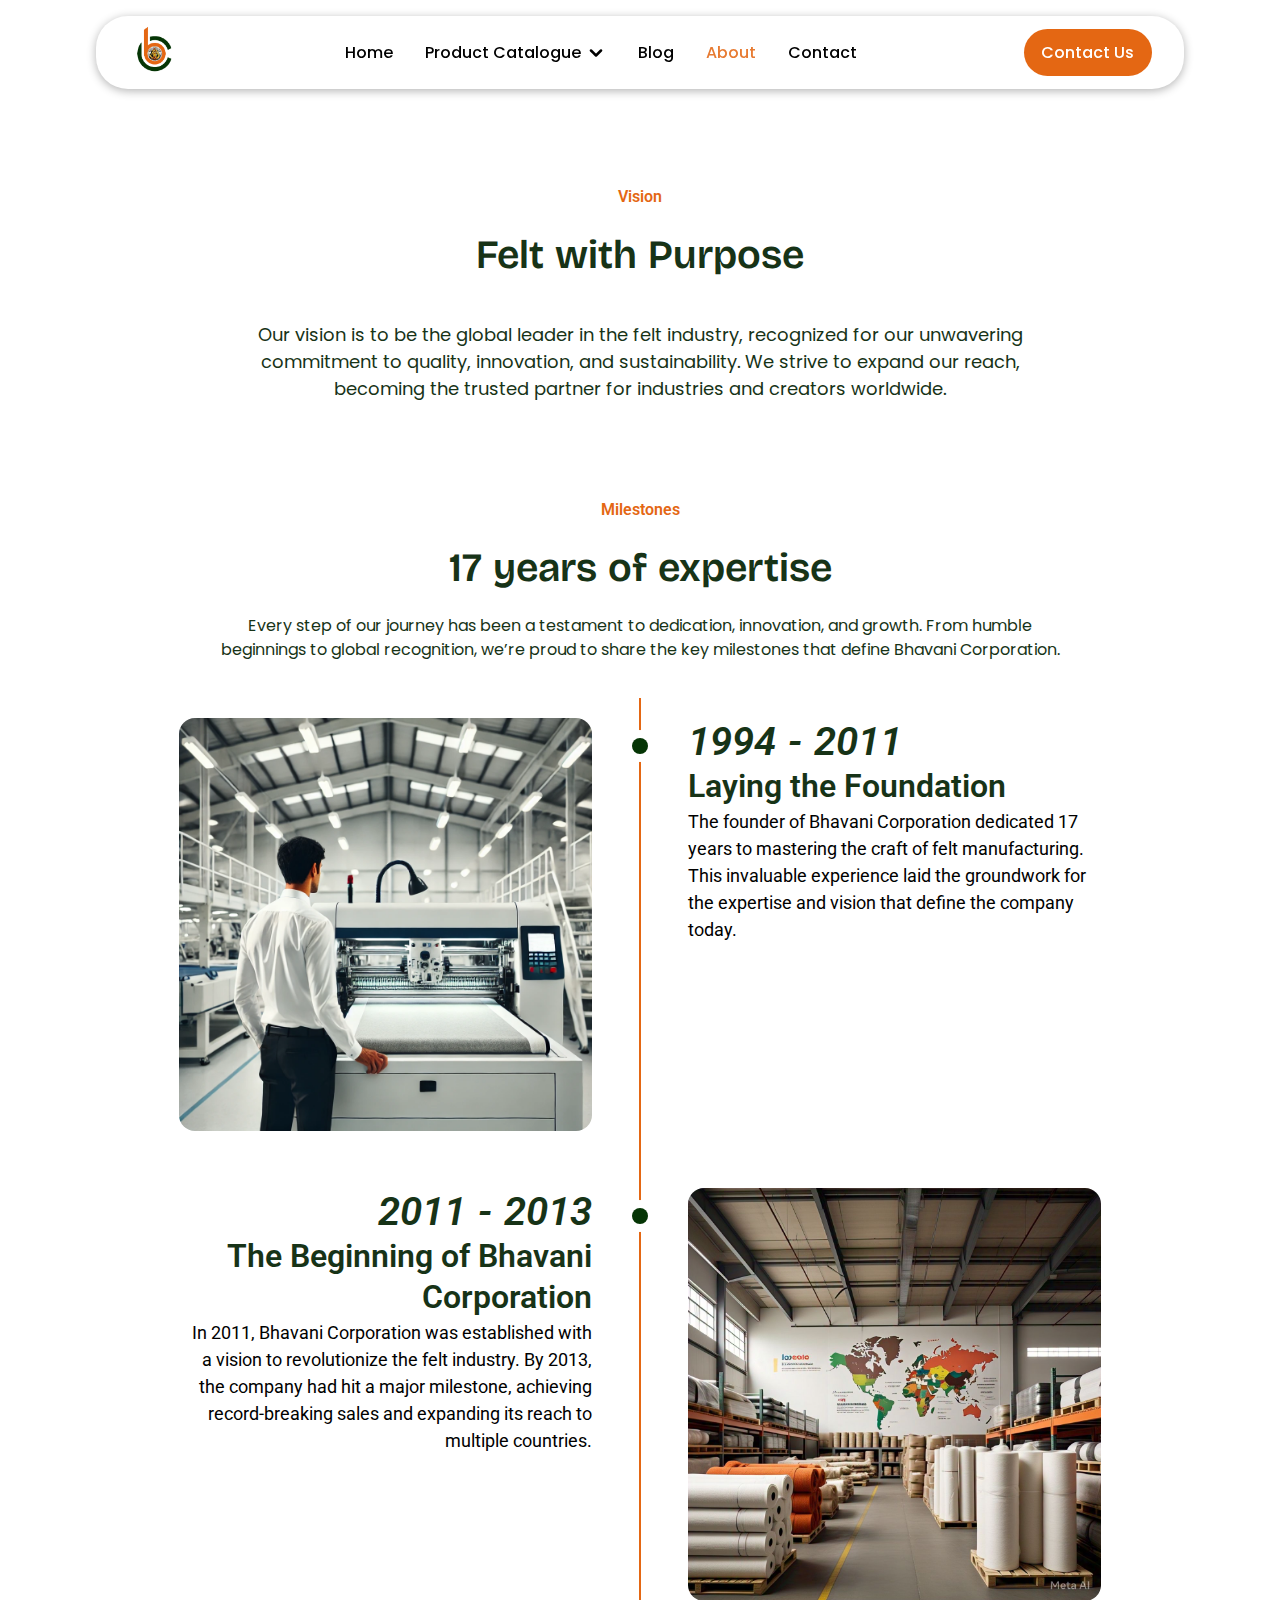
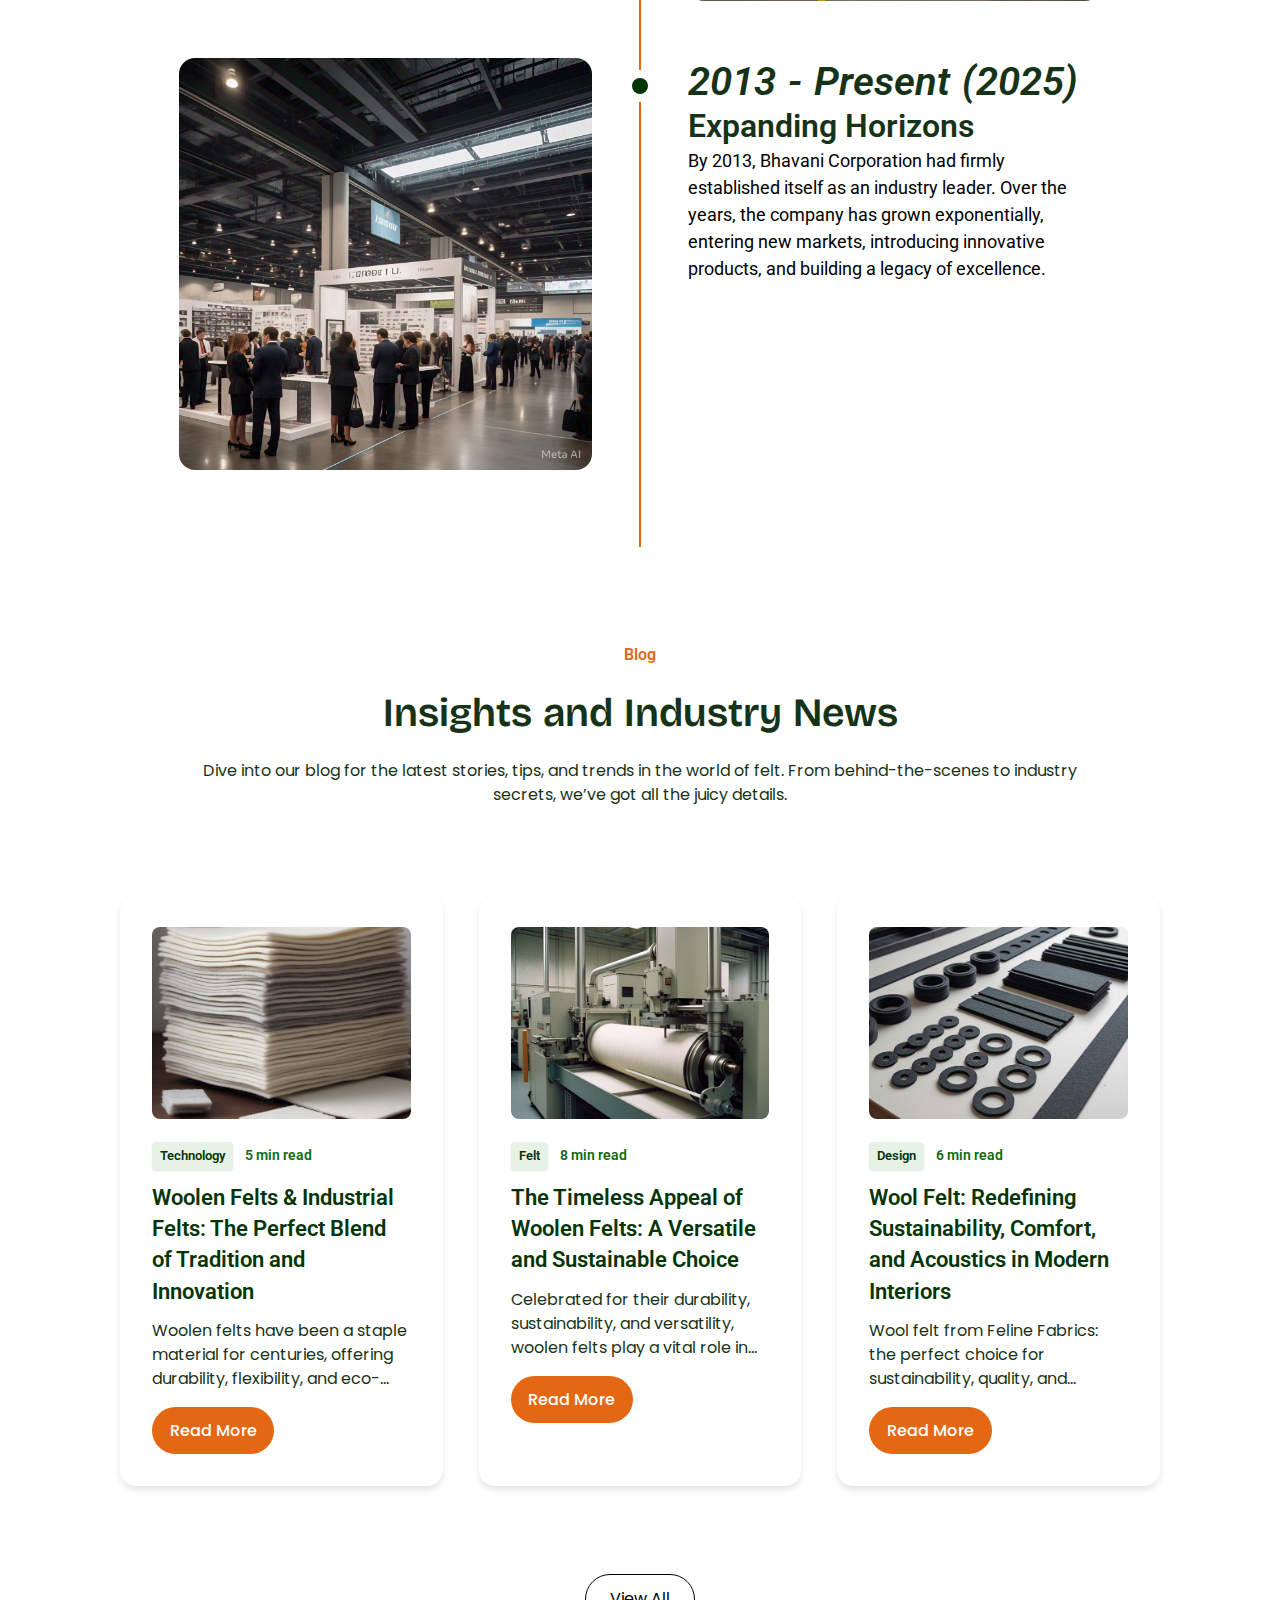
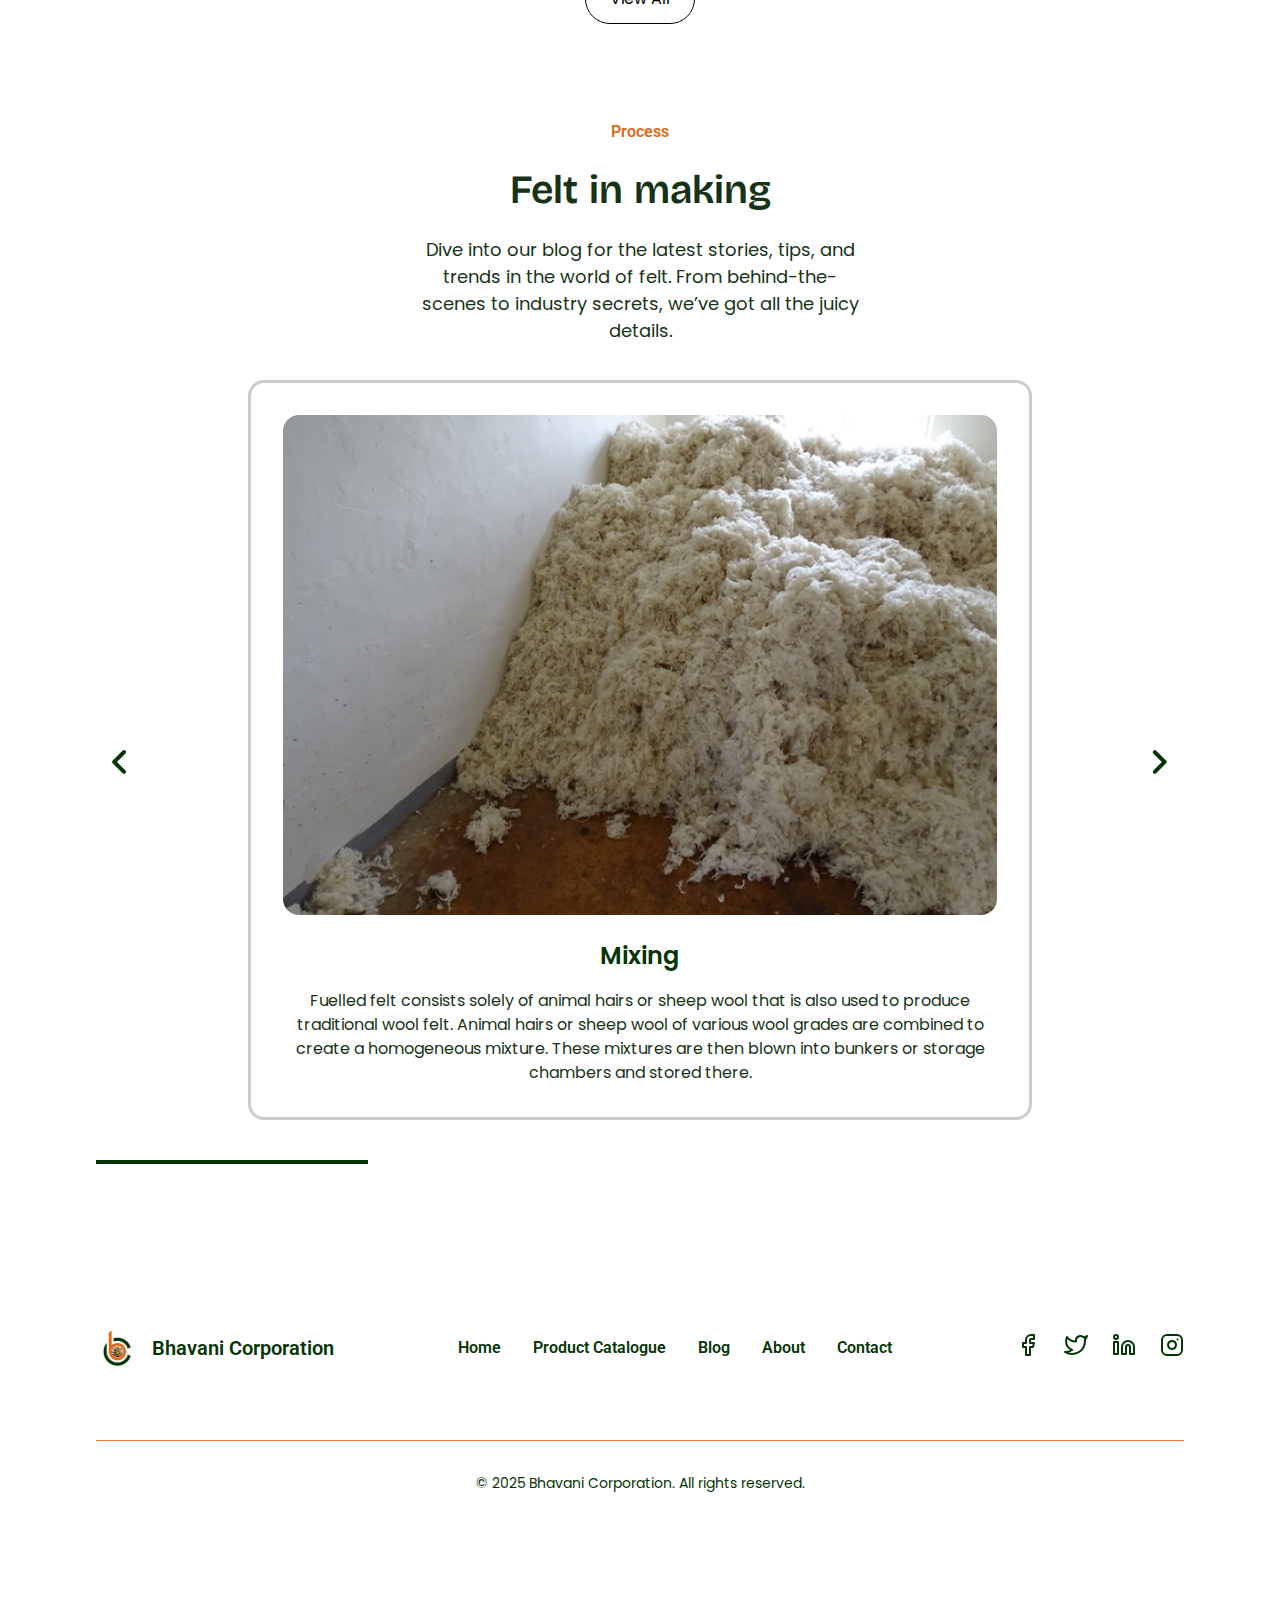
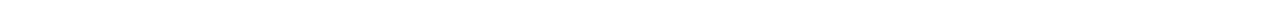
==== About.html @ 34a97a1a "Complete Working Website Code Added" ====
<!DOCTYPE html>
<html lang="en">
    <head>
        <meta charset="UTF-8" />
        <meta name="viewport" content="width=device-width, initial-scale=1.0" />
        <link rel="stylesheet" href="./style.css" />
        <link
            rel="icon"
            type="image/x-icon"
            href="/assets/Bhavani Corporation.svg"
        />
        <title>Bhavani Corporation</title>
    </head>
    <body>
        <div class="container">
            <!----------
            ┳┓┏┓┓┏┳┓┏┓┳┓
            ┃┃┣┫┃┃┣┫┣┫┣┫
            ┛┗┛┗┗┛┻┛┛┗┛┗
            ----------->
            <nav class="navbar">
                <div class="logo">
                    <a href="./HomePage.html">
                        <img src="/assets/Bhavani Corporation.png" alt="Logo" />
                    </a>
                </div>

                <div class="nav-items font-primary">
                    <a href="./HomePage.html" class="nav-link">Home</a>
                    <div class="dropdown">
                        <a href="./ProductCatalogue.html" class="nav-link">
                            Product Catalogue
                        </a>
                        <svg
                            width="20"
                            height="20"
                            viewBox="0 0 16 16"
                            fill="none"
                            stroke="currentColor"
                            stroke-width="2"
                            stroke-linecap="round"
                            stroke-linejoin="round"
                            class="dropdown-icon"
                        >
                            <path d="M4 6l4 4 4-4" />
                        </svg>
                        <div
                            class="dropdown-menu"
                            id="productCatalogueDropdownMenu"
                        >
                            <!-- Dynamic links will be added here -->
                        </div>
                    </div>
                    <a href="./Blogs.html" class="nav-link">Blog</a>
                    <a href="#" class="nav-link" aria-current="page">About</a>
                    <a href="./ContactUs.html" class="nav-link">Contact</a>
                    <button
                        onclick="location.href='./ContactUs.html'"
                        class="contact-btn mobile-only"
                    >
                        Contact Us
                    </button>
                </div>

                <button
                    onclick="location.href='./ContactUs.html'"
                    class="contact-btn desktop-only"
                >
                    Contact Us
                </button>
                <button class="mobile-menu-btn">
                    <span></span>
                    <span></span>
                    <span></span>
                </button>
            </nav>

            <!-------- 
            ┓┏┳┏┓┳┏┓┳┓
            ┃┃┃┗┓┃┃┃┃┃
            ┗┛┻┗┛┻┗┛┛┗
            --------->
            <section class="vision">
                <div class="categories-header">
                    <p>Vision</p>
                    <h2>Felt with Purpose</h2>
                </div>
                <div class="vision-p">
                    <p class="categories-text font-primary">
                        Our vision is to be the global leader in the felt
                        industry, recognized for our unwavering commitment to
                        quality, innovation, and sustainability. We strive to
                        expand our reach, becoming the trusted partner for
                        industries and creators worldwide.
                    </p>
                </div>
            </section>

            <!--------------
            ┏┳┓┳┳┳┓┏┓┓ ┳┳┓┏┓
             ┃ ┃┃┃┃┣ ┃ ┃┃┃┣ 
             ┻ ┻┛ ┗┗┛┗┛┻┛┗┗┛
             -------------->
            <section class="time-line">
                <div class="categories-header">
                    <p>Milestones</p>
                    <h2>17 years of expertise</h2>
                    <p class="categories-text font-primary">
                        Every step of our journey has been a testament to
                        dedication, innovation, and growth. From humble
                        beginnings to global recognition, we’re proud to share
                        the key milestones that define Bhavani Corporation.
                    </p>
                </div>
                <div class="timeline">
                    <!-- Timeline Item 1 -->
                    <div class="timeline-item right">
                        <div class="timeline-row">
                            <div class="timeline-text">
                                <h2 class="timeline-heading-1">1994 - 2011</h2>
                                <h3 class="timeline-heading-2">
                                    Laying the Foundation
                                </h3>
                                <p>
                                    The founder of Bhavani Corporation dedicated
                                    17 years to mastering the craft of felt
                                    manufacturing. This invaluable experience
                                    laid the groundwork for the expertise and
                                    vision that define the company today.
                                </p>
                            </div>
                            <div class="timeline-img">
                                <img
                                    src="/assets/timeline/1 Pic.png"
                                    alt="Event Image"
                                />
                            </div>
                        </div>
                    </div>
                    <!-- Timeline Item 2 -->
                    <div class="timeline-item left">
                        <div class="timeline-row">
                            <div class="timeline-text">
                                <h2 class="timeline-heading-1">2011 - 2013</h2>
                                <h3 class="timeline-heading-2">
                                    The Beginning of Bhavani Corporation
                                </h3>
                                <p>
                                    In 2011, Bhavani Corporation was established
                                    with a vision to revolutionize the felt
                                    industry. By 2013, the company had hit a
                                    major milestone, achieving record-breaking
                                    sales and expanding its reach to multiple
                                    countries.
                                </p>
                            </div>
                            <div class="timeline-img">
                                <img
                                    src="/assets/timeline/2 Pic.jpg"
                                    alt="Event Image"
                                />
                            </div>
                        </div>
                    </div>
                    <!-- Timeline Item 3 -->
                    <div class="timeline-item right">
                        <div class="timeline-row">
                            <div class="timeline-text">
                                <h2 class="timeline-heading-1">
                                    2013 - Present (2025)
                                </h2>
                                <h3 class="timeline-heading-2">
                                    Expanding Horizons
                                </h3>
                                <p>
                                    By 2013, Bhavani Corporation had firmly
                                    established itself as an industry leader.
                                    Over the years, the company has grown
                                    exponentially, entering new markets,
                                    introducing innovative products, and
                                    building a legacy of excellence.
                                </p>
                            </div>
                            <div class="timeline-img">
                                <img
                                    src="/assets/timeline/3 Pic.jpg"
                                    alt="Event Image"
                                />
                            </div>
                        </div>
                    </div>
                </div>
            </section>

            <!----------------- 
            ┳┓┓ ┏┓┏┓ ┏┓┏┓┳┓┳┓┏┓
            ┣┫┃ ┃┃┃┓ ┃ ┣┫┣┫┃┃┗┓
            ┻┛┗┛┗┛┗┛ ┗┛┛┗┛┗┻┛┗┛
            ------------------>
            <section class="blogs-cat">
                <div class="categories-header">
                    <p>Blog</p>
                    <h2>Insights and Industry News</h2>
                    <p class="categories-text font-primary">
                        Dive into our blog for the latest stories, tips, and
                        trends in the world of felt. From behind-the-scenes to
                        industry secrets, we’ve got all the juicy details.
                    </p>
                </div>
                <!-- Blog Cards -->
                <div
                    id="blog-cards-container"
                    class="blog-card-container"
                ></div>
                <button
                    onclick="location.href='./Blogs.html'"
                    class="view-all-btn"
                >
                    View All
                </button>
            </section>

            <!-------------- 
            ┏┓┏┓┳┓┏┓┳┳┏┓┏┓┓ 
            ┃ ┣┫┣┫┃┃┃┃┗┓┣ ┃ 
            ┗┛┛┗┛┗┗┛┗┛┗┛┗┛┗┛
            --------------->
            <section class="carousel">
                <div class="categories-header">
                    <p>Process</p>
                    <h2>Felt in making</h2>
                    <p class="carousel-text font-primary">
                        Dive into our blog for the latest stories, tips, and
                        trends in the world of felt. From behind-the-scenes to
                        industry secrets, we’ve got all the juicy details.
                    </p>
                </div>
                <div class="carousel-container">
                    <button class="carousel-btn prev-btn">
                        <svg
                            xmlns="http://www.w3.org/2000/svg"
                            height="48px"
                            viewBox="0 -960 960 960"
                            width="48px"
                            fill="#053505"
                        >
                            <path
                                d="m419.57-481 170.21 170.22q11.83 11.82 11.33 27.78t-12.33 27.78q-11.82 11.83-28.28 11.83t-28.28-11.83L334.78-452.65q-6.13-6.13-9.26-13.39-3.13-7.26-3.13-14.96 0-7.7 3.13-14.96 3.13-7.26 9.26-13.39l198.44-198.43q11.82-11.83 28.28-11.83t28.28 11.83q11.83 11.82 11.83 28.28t-11.83 28.28L419.57-481Z"
                            />
                        </svg>
                    </button>

                    <div class="carousel-track">
                        <div class="carousel-track-inner"></div>
                    </div>

                    <button class="carousel-btn next-btn">
                        <svg
                            xmlns="http://www.w3.org/2000/svg"
                            height="48px"
                            viewBox="0 -960 960 960"
                            width="48px"
                            fill="#053505"
                        >
                            <path
                                d="M516.43-481 346.22-651.22q-11.83-11.82-11.33-27.78t12.33-27.78q11.82-11.83 28.28-11.83t28.28 11.83l197.44 197.43q6.13 6.13 9.26 13.39 3.13 7.26 3.13 14.96 0 7.7-3.13 14.96-3.13 7.26-9.26 13.39L402.78-254.22q-11.82 11.83-27.78 11.33t-27.78-12.33q-11.83-11.82-11.83-28.28t11.83-28.28L516.43-481Z"
                            />
                        </svg>
                    </button>
                </div>
            </section>

            <!-----------
            ┏┓┏┓┏┓┏┳┓┏┓┳┓
            ┣ ┃┃┃┃ ┃ ┣ ┣┫
            ┻ ┗┛┗┛ ┻ ┗┛┛┗ 
            ------------>
            <footer class="footer">
                <div class="footer-content">
                    <div class="footer-brand">
                        <img
                            src="/assets/Bhavani Corporation.png"
                            alt="Logo"
                            class="footer-logo"
                        />
                        <span class="brand-name">Bhavani Corporation</span>
                    </div>

                    <div class="footer-links">
                        <a href="./HomePage.html" class="footer-link">Home</a>
                        <a href="./ProductCatalogue.html" class="footer-link"
                            >Product Catalogue</a
                        >
                        <a href="./Blogs.html" class="footer-link">Blog</a>
                        <a href="#" class="footer-link">About</a>
                        <a href="./ContactUs.html" class="footer-link"
                            >Contact</a
                        >
                    </div>

                    <div class="footer-social">
                        <a href="#" class="social-link">
                            <svg
                                width="24"
                                height="24"
                                viewBox="0 0 24 24"
                                fill="none"
                                stroke="currentColor"
                                stroke-width="2"
                                stroke-linecap="round"
                                stroke-linejoin="round"
                            >
                                <path
                                    d="M18 2h-3a5 5 0 0 0-5 5v3H7v4h3v8h4v-8h3l1-4h-4V7a1 1 0 0 1 1-1h3z"
                                ></path>
                            </svg>
                        </a>
                        <a href="#" class="social-link">
                            <svg
                                width="24"
                                height="24"
                                viewBox="0 0 24 24"
                                fill="none"
                                stroke="currentColor"
                                stroke-width="2"
                                stroke-linecap="round"
                                stroke-linejoin="round"
                            >
                                <path
                                    d="M23 3a10.9 10.9 0 0 1-3.14 1.53 4.48 4.48 0 0 0-7.86 3v1A10.66 10.66 0 0 1 3 4s-4 9 5 13a11.64 11.64 0 0 1-7 2c9 5 20 0 20-11.5a4.5 4.5 0 0 0-.08-.83A7.72 7.72 0 0 0 23 3z"
                                ></path>
                            </svg>
                        </a>
                        <a href="#" class="social-link">
                            <svg
                                width="24"
                                height="24"
                                viewBox="0 0 24 24"
                                fill="none"
                                stroke="currentColor"
                                stroke-width="2"
                                stroke-linecap="round"
                                stroke-linejoin="round"
                            >
                                <path
                                    d="M16 8a6 6 0 0 1 6 6v7h-4v-7a2 2 0 0 0-2-2 2 2 0 0 0-2 2v7h-4v-7a6 6 0 0 1 6-6z"
                                ></path>
                                <rect x="2" y="9" width="4" height="12"></rect>
                                <circle cx="4" cy="4" r="2"></circle>
                            </svg>
                        </a>
                        <a href="#" class="social-link">
                            <svg
                                width="24"
                                height="24"
                                viewBox="0 0 24 24"
                                fill="none"
                                stroke="currentColor"
                                stroke-width="2"
                                stroke-linecap="round"
                                stroke-linejoin="round"
                            >
                                <rect
                                    x="2"
                                    y="2"
                                    width="20"
                                    height="20"
                                    rx="5"
                                    ry="5"
                                ></rect>
                                <path
                                    d="M16 11.37A4 4 0 1 1 12.63 8 4 4 0 0 1 16 11.37z"
                                ></path>
                                <line
                                    x1="17.5"
                                    y1="6.5"
                                    x2="17.51"
                                    y2="6.5"
                                ></line>
                            </svg>
                        </a>
                    </div>
                </div>

                <div class="footer-bottom">
                    <div class="copyright">
                        © 2025 Bhavani Corporation. All rights reserved.
                    </div>
                </div>
            </footer>
        </div>

        <script type="module" src="/main.js"></script>
    </body>
</html>
---- style.css ----
@import url("https://fonts.googleapis.com/css2?family=Bricolage+Grotesque:opsz,wght@12..96,200..800&family=Poppins:ital,wght@0,100;0,200;0,300;0,400;0,500;0,600;0,700;0,800;0,900;1,100;1,200;1,300;1,400;1,500;1,600;1,700;1,800;1,900&family=Roboto:ital,wght@0,100..900;1,100..900&display=swap");

:root {
    font-family: Poppins, Bricolage Grotesque, Roboto;
    color: #000;
    line-height: 1.5;
    color-scheme: light dark;
    font-synthesis: none;
    --primary-font: "Poppins", serif; /* Main font */
    --secondary-font: "Roboto", sans-serif; /* Secondary font */
    --accent-font: "Bricolage Grotesque", monospace; /* Accent font */

    --background-color: #ffffff; /* Background color */

    --primary-color: #000; /* Main color */
    --brand-green: #053505; /* Brand color */
    --accent-color: #173317; /* Accent color */
    --stats-font-green: #106a10; /* Accent color */
    --tag-line: #e46713; /* Tag line color */
    --tag-hover: #e46713de; /* Tag hover color */
    scroll-behavior: smooth;
}

/*=====================
┏┓┏┓┳┓┏┳┓ ┏┓┏┳┓┓┏┓ ┏┓┏┓
┣ ┃┃┃┃ ┃  ┗┓ ┃ ┗┫┃ ┣ ┗┓
┻ ┗┛┛┗ ┻  ┗┛ ┻ ┗┛┗┛┗┛┗┛
=====================*/
.font-primary {
    font-family: var(--primary-font);
}

.font-secondary {
    font-family: var(--secondary-font);
}

.font-accent {
    font-family: var(--accent-font);
}

/*====================
┏┓┏┓┳┓┏┳┓ ┏┓┏┓┓ ┏┓┳┓┏┓
┣ ┃┃┃┃ ┃  ┃ ┃┃┃ ┃┃┣┫┗┓
┻ ┗┛┛┗ ┻  ┗┛┗┛┗┛┗┛┛┗┗┛
====================*/
.primary-color {
    color: var(--primary-color); /* Main color #000 */
}
.brand-green {
    color: var(--brand-green); /* Brand color  #053505 */
}
.accent-color {
    color: var(--accent-color); /* Accent color #173317 */
}
.stats-green {
    color: var(--stats-font-green); /* Stats Green #106a10 */
}
.tag-line {
    color: var(--tag-line); /* Tag line color #e46713 */
}
.tag-hover {
    color: var(--tag-hover); /* Tag hover color #e46713de */
}
/*========================= 
┳┓┏┓┏┓┏┓┳┳┓┏┳┓ ┏┓┏┳┓┓┏┓ ┏┓┏┓
┃┃┣ ┣ ┣┫┃┃┃ ┃  ┗┓ ┃ ┗┫┃ ┣ ┗┓
┻┛┗┛┻ ┛┗┗┛┗┛┻  ┗┛ ┻ ┗┛┗┛┗┛┗┛
==========================*/
* {
    margin: 0;
    padding: 0;
    box-sizing: border-box;
}

body {
    min-height: 100vh;
    background-color: var(--background-color);
}

.container {
    max-width: min(
        1440px,
        90dvw
    ); /* Uses 1440px or 90% of viewport width, whichever is smaller */
    margin: 0 auto;
    padding: 0 2rem;
}

h1 {
    color: var(--brand-green);
    font-size: 3.5rem;
    font-family: var(--accent-font);
    font-weight: 600;
    line-height: 1.2;
}

h2 {
    color: var(--accent-color);
    font-family: var(--accent-font);
    font-size: 2.5rem;
    font-weight: 600;
    word-spacing: clamp(-0.5px, 0.3vw - 1.5px, 2px);
}

p {
    font-family: var(--secondary-font);
    font-size: 1.125rem;
    color: var(--primary-color);
    font-style: normal;
    font-weight: 400;
    line-height: 150%; /* 27px */
}

/* =========
┳┓┏┓┓┏┳┓┏┓┳┓
┃┃┣┫┃┃┣┫┣┫┣┫
┛┗┛┗┗┛┻┛┛┗┛┗
========== */
/* Navbar Styling */
.navbar {
    position: sticky;
    top: 1rem;
    display: flex;
    align-items: center;
    justify-content: space-between;
    padding: 0.5rem 2rem;
    background-color: #ffffff;
    box-shadow: 0 2px 10px rgba(0, 0, 0, 0.3);
    border-radius: 32px;
    margin: 1rem 0;
    z-index: 1000;
    transition: all 0.3s ease;
}

/* Logo Styling */
.logo img {
    height: 50px;
    width: auto;
}

/* Navigation Items */
.nav-items {
    display: flex;
    gap: 2rem;
    align-items: center;
}

/* Default Link Styling */
.nav-link {
    text-decoration: none;
    color: var(--primary-color);
    font-weight: 500;
    transition: color 0.3s ease;
}

.nav-link:hover {
    color: var(--tag-hover);
}

.nav-link[aria-current="page"] {
    color: var(--tag-hover);
}

/* Dropdown Wrapper */
.dropdown {
    position: relative;
    display: flex;
    align-items: center;
    gap: 0.3rem;
    cursor: pointer;
}

/* Dropdown Link Styling */
.dropdown a {
    text-decoration: none;
    color: var(--primary-color);
    font-weight: 500;
    transition: color 0.3s ease;
}

/* Dropdown Icon Styling */
.dropdown-icon {
    transition: transform 0.3s ease, stroke 0.3s ease;
    stroke: var(--primary-color);
    cursor: pointer;
}

/* Hover Effect on "Product Catalogue" text and SVG */
.dropdown:hover > a,
.dropdown:hover > .dropdown-icon {
    color: var(--tag-hover);
    stroke: var(--tag-hover);
}

/* When dropdown is open, force active color */
.dropdown.active > a,
.dropdown.active > .dropdown-icon {
    color: var(--tag-hover);
    stroke: var(--tag-hover);
}

/* Active dropdown icon rotation */
.dropdown.active .dropdown-icon {
    transform: rotate(180deg);
}

/* Dropdown Menu Styling */
.dropdown-menu {
    position: absolute;
    top: 100%;
    left: 50%;
    transform: translateX(-50%);
    background-color: #ffffff;
    border-radius: 16px;
    padding: 24px;
    box-shadow: 0 4px 10px rgba(0, 0, 0, 0.3);
    display: none;
    grid-template-columns: repeat(2, 1fr);
    gap: 16px;
    min-width: 360px;
    margin-top: 1rem;
}

/* Active Dropdown Menu */
.dropdown-menu.active {
    display: grid;
}

/* Dropdown Item Styling */
.dropdown-item {
    text-decoration: none;
    color: #333;
    transition: color 0.3s ease;
    white-space: nowrap;
    pointer-events: none;
}

.dropdown-item span {
    pointer-events: auto; /* Allow clicks only on the text */
}

.dropdown-item:hover {
    color: var(--tag-hover);
}
/* ===========================
┏┓┏┓┳┓┏┳┓┏┓┏┓┏┳┓ ┳┓┳┳┏┳┓┏┳┓┏┓┳┓
┃ ┃┃┃┃ ┃ ┣┫┃  ┃  ┣┫┃┃ ┃  ┃ ┃┃┃┃
┗┛┗┛┛┗ ┻ ┛┗┗┛ ┻  ┻┛┗┛ ┻  ┻ ┗┛┛┗
============================ */
.contact-btn,
.product-btn,
.read-more-btn {
    max-width: fit-content;
    height: auto;
    background-color: var(--tag-line);
    color: #ffffff;
    border: none;
    padding: 0.7rem 1.1rem;
    border-radius: 24px;
    cursor: pointer;
    font-size: clamp(0.8rem, 1.3vw, 1rem);
    font-family: var(--primary-font);
    font-weight: 500;
    transition: all 0.3s ease;
    margin: 0 auto; /* Center product button */
}
.contact-btn {
    margin: initial; /* Reset auto margin for contact button */
}

.product-btn,
.read-more-btn {
    margin-top: auto; /* Push button to bottom of flex container */
}

.contact-btn:hover,
.product-btn:hover,
.read-more-btn:hover {
    background-color: #d65600;
}

.view-all-btn {
    max-width: fit-content;
    height: auto;
    background-color: #ffffff;
    color: var(--primary-color);
    border-radius: 36px;
    border-color: #053505;
    border: 1px solid var(--primary-color);
    padding: 0.75rem 1.5rem;
    cursor: pointer;
    font-size: clamp(0.8rem, 1.3vw, 1rem);
    font-family: var(--primary-font);
    font-style: normal;
    font-weight: 400;
    line-height: 150%; /* 24px */
    transition: all 0.3s ease;
    justify-content: center;
    align-items: center;
}

.view-all-btn:hover {
    max-width: fit-content;
    background-color: var(--brand-green);
    color: #ffffff;
    line-height: 150%;
    font-family: var(--primary-font);
    cursor: pointer;
}

.mobile-menu-btn {
    display: none;
    flex-direction: column;
    gap: 6px;
    background: none;
    border: none;
    cursor: pointer;
    padding: 0.5rem;
}

.mobile-menu-btn span {
    display: block;
    width: 25px;
    height: 2px;
    background-color: #333;
    transition: all 0.3s ease;
}

.mobile-only {
    display: none;
}

/* ====================== 
┓┏┏┓┳┓┏┓┏┓ ┏┓┏┓┏┓┏┳┓┳┏┓┳┓
┣┫┣ ┣┫┃┃┗┓ ┗┓┣ ┃  ┃ ┃┃┃┃┃
┛┗┗┛┛┗┗┛┗┛ ┗┛┗┛┗┛ ┻ ┻┗┛┛┗
======================= */
.hero {
    display: flex;
    align-items: center;
    justify-content: space-between;
    gap: 64px;
    margin: 6rem 0;
}

.hero-svg {
    position: absolute;
    top: 20%;
    left: 50%;
    transform: translateX(-50%);
    width: 100%;
    height: auto;
    opacity: 0.7;
    z-index: -1;
}

.hero-content {
    flex: 1;
    display: flex;
    flex-direction: column;
    gap: 32px;
}

.hero-content p {
    font-size: 1.125rem;
    color: var(--brand-green);
    max-width: 500px;
}

.stats {
    display: flex;
    gap: 3rem;
}

.stat-item {
    display: flex;
    flex-direction: column;
    gap: 0.5rem;
}

.stat-number {
    font-size: 2.5rem;
    font-weight: 600;
    color: var(--tag-line);
}

.stat-text {
    color: black;
    font-size: 1rem;
    font-style: normal;
    font-weight: 400;
    line-height: 150%; /* 24px */
}

.hero-image {
    flex: 1;
    max-width: 500px;
}

.hero-image img {
    width: 100%;
    height: auto;
    border-radius: 24px;
    /* box-shadow: 0 20px 40px rgba(0, 0, 0, 0.1); */
}
.hero-mobile-image {
    display: none;
}

/* ======================
┏┓┏┓┳┓┏┳┓┳┏┓┳┏┓┏┓┏┳┓┳┏┓┳┓
┃ ┣ ┣┫ ┃ ┃┣ ┃┃ ┣┫ ┃ ┃┃┃┃┃
┗┛┗┛┛┗ ┻ ┻┻ ┻┗┛┛┗ ┻ ┻┗┛┛┗
=========================*/
.certifications {
    margin: 6rem 0;
}

.certifications-content {
    text-align: center;
}

.certification-grid {
    display: grid;
    grid-template-columns: repeat(4, 1fr);
    gap: 64px;
    justify-items: center;
}

.certification-item {
    display: flex;
    flex-direction: column;
    align-items: center;
    gap: 16px;
}

.certification-item a {
    text-decoration: none;
    color: inherit;
    display: flex;
    flex-direction: column;
    align-items: center;
    gap: 16px;
}

.certification-item span {
    font-family: var(--secondary-font);
    font-size: 1rem;
    font-weight: 600;
    line-height: normal;
    color: var(--primary-color);
}

/* =========
┳┓┏┓┏┓┳┳┓┏┳┓┏┓
┣┫┣ ┗┓┃┃┃ ┃ ┗┓
┛┗┗┛┗┛┗┛┗┛┻ ┗┛
============ */
.results {
    margin: 6rem 0;
    display: flex;
    flex-direction: column;
    align-items: flex-start;
    flex-shrink: 1;
    gap: 64px;
    overflow: hidden; /* Prevent overflow */
    width: 100%; /* Ensure it takes full width */
}

/* .results-content {
    display: grid;
    grid-template-columns: repeat(2, 1fr);
    grid-column-gap: 80px;
} */
.results-content {
    display: flex;
    flex-wrap: nowrap;
    gap: 80px; /* Adjust gap as needed */
    align-items: flex-start;
    width: 100%;
}
.results-header,
.results-text {
    flex: 1; /* Each will take equal available space */
}

.results-header p {
    color: var(--tag-line);
    font-size: 1rem;
    font-style: normal;
    font-weight: 600;
    line-height: 150%; /* 24px */
}

.results-header h2 {
    padding-bottom: 32px;
}

.results-text p {
    color: var(--primary-color);
    font-size: 1.125rem;
    margin-bottom: 32px;
    justify-content: flex-start;
    text-align: justify;
}

/*============
┏┓┏┓┳┓┳┓ ┏┓┏┓┏┓
┃ ┣┫┣┫┃┃ ┃ ┗┓┗┓
┗┛┛┗┛┗┻┛ ┗┛┗┛┗┛
=============*/
/* ======STATS CARD CSS===== */
.card {
    --card-color: #e46713; /* Default color */
    display: flex;
    flex-direction: column;
    justify-content: space-between;
    height: 100%;
    border: 1px solid var(--card-color);
    padding: 32px;
    box-sizing: border-box;
    font-family: Arial, sans-serif;
    border-radius: 16px;
}

.top-left {
    font-size: 20px;
    margin: 0;
    font-style: normal;
    font-weight: 600;
    line-height: 140%; /* 28px */
}

.bottom-section {
    display: flex;
    flex-direction: column;
    align-items: flex-end;
    margin-top: auto;
}

.number {
    font-family: var(--secondary-font);
    font-size: 80px;
    text-align: right;
    font-style: normal;
    font-weight: 600;
    line-height: 120%; /* 96px */
}

.divider {
    border-top: 1px solid var(--card-color);
    width: 100%;
    margin: 16px 0;
}

.description {
    font-size: 16px;
    margin: 0;
    text-align: right;
    font-style: normal;
    font-weight: 400;
    line-height: 150%; /* 24px */
}

.image-card {
    border: none !important; /* Remove border */
    display: flex;
    align-items: center;
    justify-content: center;
    padding: 0; /* Remove padding for full image display */
}

.card-image {
    width: 100%;
    height: 100%;
    object-fit: cover; /* Ensures the image covers the card */
    border-radius: 16px; /* Match card border radius */
}

.product-card {
    width: 100%; /* Make cards fill grid columns */
    max-height: 500px;
    border-radius: 16px;
    padding: 36px;
    background: white;
    box-shadow: 0 8px 24px rgba(0, 0, 0, 0.12); /* Enhanced shadow for depth */
    display: flex;
    flex-direction: column;
    box-sizing: border-box;
    transition: box-shadow 0.3s ease, transform 0.3s ease;
}

.product-card:hover,
.product-card:hover .image-container {
    box-shadow: 0 12px 32px rgba(0, 0, 0, 0.25); /* Larger shadow on hover */
    transform: translateY(-4px); /* Slight lift effect */
}

.image-container {
    height: 240px;
    margin-bottom: 24px;
    border-radius: 8px;
    overflow: hidden;
    /* box-shadow: 0 8px 24px rgba(0, 0, 0, 0.12); */
    transition: box-shadow 0.3s ease, transform 0.3s ease;
}

.product-image {
    width: 100%;
    height: 100%;
    object-fit: cover;
    display: block;
}

.product-content {
    flex: 1;
    display: flex;
    flex-direction: column;
    align-items: center;
}

.product-name {
    color: var(--brand-green);
    font-family: var(--primary-font);
    font-size: 1.5rem;
    font-style: normal;
    font-weight: 600;
    line-height: 140%; /* 33.6px */
    margin: 0 0 0.5em 0;
}

.product-description {
    color: var(--accent-color);
    font-family: var(--secondary-font);
    font-size: 1rem;
    font-style: normal;
    font-weight: 400;
    line-height: 150%; /* 24px */
    margin: 0 0 1.5em 0;
    flex: 1;
    overflow: hidden;
}

/* =====================
┏┓┏┳┓┏┓┏┳┓┏┓ ┏┓┳┓┳┳┓ ┏┓┏┓┏┓
┗┓ ┃ ┣┫ ┃ ┗┓ ┃┓┣┫┃┃┃ ┃ ┗┓┗┓
┗┛ ┻ ┛┗ ┻ ┗┛ ┗┛┛┗┻┻┛ ┗┛┗┛┗┛
====================== */
.stat-card-grid {
    width: 100%; /* Make grid take full width of parent */
    height: 100%; /* Make grid take full height of parent */
    display: grid;
    grid-template-columns: repeat(3, 1fr);
    grid-template-rows: 1fr 0.2fr 1fr; /* First and third rows = 1fr, second row = 0.5fr */
    grid-column-gap: 32px;
    grid-row-gap: 32px;
}

.stat-card-grid > div {
    box-sizing: border-box; /* Include padding and borders in dimensions */
    overflow: hidden; /* Prevent content from overflowing */
}

.stat-card-grid:nth-child(3) {
    grid-row-start: 2;
    grid-row-end: 4;
}

.stat-card-grid:nth-child(4) {
    grid-row-start: 1;
    grid-row-end: 3;
}

.div1 {
    grid-area: 1 / 1 / 4 / 2;
    height: auto;
    width: auto;
}
.div2 {
    grid-area: 1 / 2 / 2 / 3;
}
.div3 {
    grid-area: 2 / 2 / 4 / 3;
}
.div4 {
    grid-area: 1 / 3 / 3 / 4;
}
.div5 {
    grid-area: 3 / 3 / 4 / 4;
}

/* =====================
┏┓┏┓┏┳┓┏┓┏┓┏┓┳┓┳┏┓┏┓  ┏┓┏┓┏┓
┃ ┣┫ ┃ ┣ ┃┓┃┃┣┫┃┣ ┗┓  ┃ ┗┓┗┓
┗┛┛┗ ┻ ┗┛┗┛┗┛┛┗┻┗┛┗┛  ┗┛┗┛┗┛
====================== */
.categories {
    display: flex;
    flex-direction: column;
    margin: 6rem 3rem;
    gap: 64px;
    text-align: center;
}

.categories-header {
    display: flex;
    flex-direction: column;
    align-items: center;
    gap: 16px;
}

.categories-header h2 {
    text-align: center;
}

.categories-header p {
    color: var(--tag-line);
    font-size: 1rem;
    font-style: normal;
    font-weight: 600;
    line-height: 150%; /* 24px */
    text-align: center;
    padding: 0 10vh;
}

.categories-text {
    font-size: 1.125rem;
    font-style: normal !important;
    font-weight: 400 !important;
    line-height: 150% !important; /* 24px */
    color: var(--accent-color) !important;
    /* margin-bottom: 48px; */
}

.cat-grid-container {
    display: grid;
    grid-template-columns: repeat(2, 1fr); /* 2 columns */
    gap: 64px; /* Increased gap to match card padding */
    max-width: 1200px;
    margin: 0 auto;
}

/* =========
┓ ┏┓┏┓┏ ┳┳┏┓
┃┃┃┣┫┗┫ ┃┃┗┓
┗┻┛┛┗┗┛ ┗┛┗┛
========== */

.whyus {
    display: flex;
    flex-direction: column;
    margin: 6rem 0;
    gap: 16px;
    text-align: center;
}

.whyus-header {
    align-items: center;
    gap: 16px;
}

.whyus-header p {
    color: var(--tag-line);
    font-size: 1rem;
    font-style: normal;
    font-weight: 600;
    line-height: 150%; /* 24px */
}

.whyus-content {
    display: flex;
    flex-wrap: wrap; /* Allows items to wrap on smaller screens */
    justify-content: center; /* Centers the items */
    gap: 48px; /* Same gap as before */
}

.whyus-item {
    padding: 36px;
    flex: 1 1 calc(33.33% - 48px); /* Adjust based on your gap */
    box-sizing: border-box;
}

.whyus-item h2 {
    font-family: var(--secondary-font);
    font-size: 1.5rem;
    font-style: normal;
    font-weight: 600;
    line-height: 140%; /* 33.6px */
}

.whyus-item p {
    color: var(--accent-color);
    font-family: var(--poppins-font);
    font-size: 1rem;
    font-style: normal;
    font-weight: 400;
    line-height: 150%; /* 24px */
}

.whyus-item img {
    width: 58px;
    height: auto;
    object-fit: cover;
    margin-bottom: 1.5rem;
}

/*======
┏┓┏┓┏┓ 
┣ ┣┫┃┃ ┏
┻ ┛┗┗┻ ┛
=======*/
.faq {
    margin: 6rem 0;
    display: flex;
    flex-direction: column;
    gap: 64px;
}

.accordion {
    display: flex;
    flex-direction: column;
    gap: 8px;
    padding: 0 6rem;
}

.accordion-item {
    background: #ffffff;
    border-radius: 16px;
    overflow: hidden;
    box-shadow: 0 2px 10px rgba(0, 0, 0, 0.05);
}

.accordion-header {
    width: 100%;
    display: flex;
    justify-content: space-between;
    align-items: center;
    padding: 1rem;
    background: none;
    border: none;
    cursor: pointer;
    color: var(--brand-green);
    font-family: var(--primary-font);
    font-size: 1.125rem;
    font-style: normal;
    font-weight: 600;
    line-height: 150%; /* 27px */
    transition: background-color 0.3s ease;
}

.accordion-header span {
    flex: 1;
    text-align: left;
}

.accordion-header:hover {
    background-color: #f8f9fa;
}

.accordion-icon {
    flex-shrink: 0;
    transition: transform 0.3s ease;
}

.accordion-item.active .accordion-icon {
    transform: rotate(180deg);
}

.accordion-content {
    max-height: 0;
    overflow: hidden;
    transition: max-height 0.3s ease-out, padding 0.3s ease;
    padding: 0 1.5rem;
}

.accordion-item.active .accordion-content {
    max-height: 100px;
    padding: 0 1.5rem 1.5rem;
}

.accordion-content p {
    color: var(--accent-color);
    font-family: var(--secondary-font);
    font-style: normal;
    font-weight: 400;
    line-height: 150%; /* 24px */
    line-height: 1.6;
}

/*================== 
┳┓┓ ┏┓┏┓  ┏┓┏┓┳┓┳┓┏┓
┣┫┃ ┃┃┃┓  ┃ ┣┫┣┫┃┃┗┓
┻┛┗┛┗┛┗┛  ┗┛┛┗┛┗┻┛┗┛                  
==================*/

.blogs-cat {
    margin: 6rem 0;
    display: flex;
    flex-direction: column;
    gap: 64px;
    align-items: center;
}

.blog-card-container {
    display: flex;
    flex-wrap: nowrap;
    gap: 2.25rem; /* 36px */
    padding: 1.5rem; /* 24px */
    justify-content: center; /* Center cards in container */
}

.blog-card {
    background: white;
    border-radius: 16px;
    padding: 36px;
    box-shadow: 0 4px 6px rgba(0, 0, 0, 0.1);
    max-width: 400px;
    width: 100%;
    padding: 2rem;
    margin: 0 auto; /* Center cards in their container */
    transition: transform 0.3s ease, box-shadow 0.3s ease;
    overflow: hidden; /* Added for image hover effect */
}

.blog-card:hover {
    transform: translateY(-5px);
    box-shadow: 0 12px 16px rgba(0, 0, 0, 0.2);
}

.blog-image {
    width: 100%;
    min-height: 150px; /* Flexible image height */
    max-height: 200px;
    height: 15vw;
    object-fit: cover;
    border-radius: 8px;
    margin-bottom: 16px;
    transition: transform 0.3s ease, box-shadow 0.3s ease;
}

.blog-card h3 {
    font-family: var(--secondary-font);
    font-size: clamp(1.1rem, 2vw, 1.4rem);
    margin: 0 0 0.75rem 0;
}

.blog-card:hover .blog-image {
    transform: scale(1.02);
    box-shadow: 0 8px 12px rgba(0, 0, 0, 0.2);
}

.meta-info {
    display: flex;
    align-items: center;
    gap: 12px;
    margin-bottom: 12px;
}

.category-badge {
    background: #e7f2e7;
    color: var(--brand-green);
    padding: 4px 8px;
    border-radius: 4px;
    font-family: var(--secondary-font);
    font-size: clamp(0.7rem, 1.2vw, 0.8rem);
    font-style: normal;
    font-weight: 600;
    line-height: 150%; /* 21px */
    display: inline-flex;
    align-items: center;
    box-shadow: 0 1px 2px rgba(0, 0, 0, 0.1);
    order: -1;
}

.blog-card h3 {
    margin: 0 0 12px 0;
    color: var(--brand-green);
    font-style: normal;
    font-weight: 600;
    line-height: 140%; /* 33.6px */
}

.blog-card-content {
    color: var(--accent-color);
    line-height: 1.6;
    font-family: var(--primary-font);
    font-size: clamp(0.875rem, 1.5vw, 1rem);
    font-style: normal;
    font-weight: 400;
    line-height: 150%; /* 24px */
    margin-bottom: 1rem;
    display: -webkit-box;
    -webkit-line-clamp: 3;
    -webkit-box-orient: vertical;
    overflow: hidden;
}

.read-time {
    color: var(--stats-font-green);
    font-family: var(--secondary-font);
    font-size: clamp(0.75rem, 1.2vw, 0.9rem);
    font-style: normal;
    font-weight: 600;
    line-height: 150%; /* 21px */
}

/*======================== 
┏┓┏┓┳┓┏┳┓┏┓┏┓┏┳┓ ┏┓┏┓┳┓┳┳┓
┃ ┃┃┃┃ ┃ ┣┫┃  ┃  ┣ ┃┃┣┫┃┃┃
┗┛┗┛┛┗ ┻ ┛┗┗┛ ┻  ┻ ┗┛┛┗┛ ┗ 
=========================*/
.contact-form {
    display: flex;
    flex-direction: column;
    align-items: center;
    justify-content: center;
    gap: 64px;
    margin: 6rem 3rem;
}

.contact-container {
    display: flex;
    gap: clamp(40px, 8dvh, 80px);
    width: 100%;
    max-width: 100%;
    margin: 0 auto;
    flex-wrap: wrap;
    justify-content: center; /* Add this for better alignment */
}

.form-container {
    flex: 1 1 500px; /* Prevent from growing beyond 500px */
    display: flex;
    flex-direction: column;
    gap: 24px;
    max-width: 500px; /* Add max-width constraint */
}

.info-grid {
    flex: 1;
    display: flex;
    flex-wrap: wrap;
    gap: clamp(1.5rem, 3dvh, 2.5rem);
    min-width: min(100%, 500px);
}

.info-cell {
    flex: 1 1 240px; /* Flex-grow | Flex-shrink | Flex-basis */
    max-width: min(100%, 300px); /* Prevent items from getting too small */
    /* Prevent items from getting too wide */
    padding: 1.5rem;
    background: #ffffff;
    border-radius: 12px;
    box-sizing: border-box; /* Include padding in width calculation */
    position: relative; /* Add this */
    padding-bottom: 4rem; /* Create space for button */
}

.email-link {
    text-decoration: underline;
    color: inherit; /* Keeps the text color consistent */
}

.phone-link {
    text-decoration: none;
    color: inherit;
}

.info-cell h3 {
    color: var(--brand-green);
    font-family: var(--secondary-font);
    font-size: 20px;
    font-style: normal;
    font-weight: 600;
    line-height: 140%; /* 28px */
    margin: 0.5rem 0;
}

.info-cell p {
    padding: 0.5rem 0;
    font-family: var(--primary-font);
    font-size: 1rem;
    font-style: normal;
    font-weight: 400;
    line-height: 150%; /* 24px */
    justify-content: center;
    align-items: flex-start;
}

.form-group {
    display: flex;
    flex-direction: column;
    gap: 8px;
}

input,
textarea {
    box-sizing: border-box; /* Add this */
    padding: 0.75rem 1rem;
    border: 1px solid #ddd;
    border-radius: 8px;
    width: 100%;
    font-size: clamp(0.9rem, 1.2vw, 1rem);
    outline: none;
    resize: none;
}

/* textarea::-webkit-scrollbar {
  width: 5px;
} */

.form-group {
    position: relative;
    margin-top: 2rem;
}

.form-group label {
    position: absolute;
    left: 0;
    top: -1.5rem;
    opacity: 0;
    transform: translateY(100%);
    transition: all 0.3s cubic-bezier(0.4, 0, 0.2, 1);
    font-size: 0.9em;
    color: #666;
}

.form-group input:focus + label,
.form-group textarea:focus + label,
.form-group input:not(:placeholder-shown) + label,
.form-group textarea:not(:placeholder-shown) + label {
    opacity: 1;
    transform: translateY(0);
}

.form-group input,
.form-group textarea {
    width: 100%;
    padding: 1rem;
    border: 1px solid #ddd;
    border-color: #000;
    border-radius: 8px;
    background: #ffffff;
    color: #333;
    transition: border-color 0.3s ease;
}

.form-group input::placeholder,
.form-group textarea::placeholder {
    color: #999;
    transition: opacity 0.3s ease;
}

.form-group input:focus::placeholder,
.form-group textarea:focus::placeholder {
    opacity: 0;
}

.get-directions-btn {
    position: absolute;
    bottom: 1.5rem;
    left: 1.5rem;
    width: calc(100% - 3rem); /* Account for container padding */
    margin-top: 0; /* Remove previous margin */
}

.get-directions-btn {
    background-color: white;
    color: var(--tag-line);
    border: none;
    cursor: pointer;
    font-family: var(--primary-font);
    font-size: 16px;
    font-style: normal;
    font-weight: 400;
    line-height: 150%; /* 24px */
    margin-top: 1rem;
    transition: background-color 0.3s ease;
    display: inline-flex;
    align-items: center;
    gap: 0.5rem;
}

.get-directions-btn:hover {
    color: var(--tag-hover);
}

.arrow-icon {
    width: 1.5rem;
    height: 1.5rem;
    margin-left: 0.2rem; /* Add space between text and icon */
}

/* Optional: Add hover animation */
.get-directions-btn:hover .arrow-icon {
    transform: translateX(5px);
    transition: transform 0.3s ease;
}

/*============== 
┳┓┏┓┏┓┏┓┓┏┏┓┳┳┏┳┓
┣┫┣ ┣┫┃ ┣┫┃┃┃┃ ┃ 
┛┗┗┛┛┗┗┛┛┗┗┛┗┛ ┻ 
===============*/
.reach-out {
    display: flex;
    flex-direction: column;
    justify-content: center;
    align-items: center;
    gap: 36px;
    margin: 6rem 0;
}

/*========
┓┏┳┏┓┳┏┓┳┓
┃┃┃┗┓┃┃┃┃┃
┗┛┻┗┛┻┗┛┛┗
=========*/
.vision {
    display: flex;
    flex-direction: column;
    gap: 36px;
    text-align: center;
    /* padding-bottom: 100px; */
    margin: 6rem 10rem;
}

/*==============
┏┓┏┓┳┓┏┓┳┳┏┓┏┓┓ 
┃ ┣┫┣┫┃┃┃┃┗┓┣ ┃ 
┗┛┛┗┛┗┗┛┗┛┗┛┗┛┗┛
==============*/
.carousel {
    display: flex;
    flex-direction: column;
    margin: 6rem 0;
    gap: 36px;
    text-align: center;
}

.carousel-text {
    width: 70dvh;
    font-size: 1.125rem !important;
    font-style: normal !important;
    font-weight: 400 !important;
    line-height: 150% !important; /* 24px */
    color: var(--accent-color) !important;
    /* margin-bottom: 48px; */
}

.carousel-content {
    display: flex;
    flex-direction: column;
    padding: 32px;
    gap: 24px;
    margin: 0 5rem;
    justify-content: center;
    border-color: #5754524d;
    border-style: solid;
    border-radius: 16px;
    height: max-content;
}

.carousel-container {
    display: flex;
    align-items: center;
    gap: 24px;
    position: relative;
}

.carousel-track {
    position: relative;
    overflow: hidden;
}
.carousel-track-inner {
    display: flex;
    transition: transform 0.5s ease;
}
.blog-carousel-card {
    flex: 0 0 100%;
}
.progress-bar {
    position: absolute;
    bottom: 0;
    left: 0;
    transform: translateY(20px);
    margin-top: 2rem;
    height: 4px;
    background-color: #053505;
    width: 0;
    pointer-events: none; /* ensures it doesn't block hover events */
}

.carousel-description {
    display: flex;
    flex-direction: column;
    gap: 16px;
}

.carousel-content img {
    border-radius: 16px;
    width: 100%;
    height: 500px;
    object-fit: cover;
}

.carousel-description h3 {
    color: var(--brand-green);
    text-align: center;
    font-family: var(--primary-font);
    font-size: 1.5rem;
    font-style: normal;
    font-weight: 600;
    line-height: 140%;
}

.carousel-description p {
    text-align: center;
    color: var(--accent-color);
    font-family: var(--primary-font);
    font-size: 1rem;
    font-style: normal;
    font-weight: 400;
    line-height: 150%;
}

.carousel-btn {
    flex: 0 0 48px;
    height: 48px;
    background: #ffffff;
    border: none;
    border-radius: 50%;
    display: flex;
    align-items: center;
    justify-content: center;
    cursor: pointer;
    /* box-shadow: 0 4px 12px rgba(0, 0, 0, 0.1); */
    transition: all 0.3s ease;
    z-index: 10;
}

.carousel-btn:hover {
    background: #ffffff;
    color: #ffffff;
    box-shadow: 0 6px 10px rgba(5, 53, 5, 0.5);
}

/*==============
┏┳┓┳┳┳┓┏┓┓ ┳┳┓┏┓
 ┃ ┃┃┃┃┣ ┃ ┃┃┃┣ 
 ┻ ┻┛ ┗┗┛┗┛┻┛┗┗┛             
================*/
.time-line {
    display: flex;
    flex-direction: column;
    gap: 36px;
    margin: 2rem;
}

.timeline {
    position: relative;
    width: 90%;
    margin: 0 auto;
    padding: 20px 0;
}
.timeline::after {
    content: "";
    position: absolute;
    width: 2px;
    background-color: #e46713;
    top: 0;
    bottom: 0;
    left: 50%;
    transform: translateX(-50%);
}
.timeline-item {
    position: relative;
    margin-bottom: 50px;
}
.timeline-item::before {
    content: "";
    position: absolute;
    top: 20px;
    left: 50%;
    transform: translateX(-50%);
    width: 16px;
    height: 16px;
    border-radius: 50%;
    background-color: #053505;
    box-shadow: 0 0 0 8px #ffffff;
    z-index: 1;
}
.timeline-row {
    display: flex;
    align-items: flex-start;
    justify-content: space-between;
}
/* Leave a 48px gap from the center on desktop/tablet */
.timeline-text,
.timeline-img {
    width: calc(50% - 48px);
}
.timeline-item.left .timeline-row {
    flex-direction: row;
}
.timeline-item.left .timeline-text {
    display: flex;
    flex-direction: column;
    align-items: flex-end;
    text-align: right;
}
.timeline-item.right .timeline-row {
    flex-direction: row-reverse;
}
.timeline-item.right .timeline-text {
    display: flex;
    flex-direction: column;
    align-items: flex-start;
    text-align: left;
}
.timeline-heading-1 {
    font-family: var(--secondary-font);
    font-size: clamp(32px, 5vw, 40px);
    font-style: italic;
    font-weight: 600;
    line-height: 120%;
    margin: 0;
}
.timeline-heading-2 {
    color: var(--accent-color);
    font-family: var(--secondary-font);
    font-size: clamp(24px, 4vw, 32px);
    font-style: normal;
    font-weight: 600;
    line-height: 130%;
    margin: 0;
}
.timeline-text p {
    font-size: clamp(16px, 3vw, 18px);
    font-style: normal;
    font-weight: 400;
    line-height: 150%;
    overflow-wrap: break-word;
}

.timeline-img {
    min-width: 400px; /* set a minimum width */
}
.timeline-img img {
    width: 100%;
    height: 100%;
    object-fit: cover;
    border-radius: 16px;
}

/*========== 
┏┓┏┓┏┓┏┳┓┏┓┳┓
┣ ┃┃┃┃ ┃ ┣ ┣┫
┻ ┗┛┗┛ ┻ ┗┛┛┗ 
===========*/
.footer {
    margin: 6rem 0;
    padding: 4rem 0 2rem;
    background-color: #ffffff;
    /* border-top: 1px solid #eaeaea; */
}

.footer-content {
    display: flex;
    justify-content: space-between;
    align-items: center;
    margin-bottom: 3rem;
}

.footer-brand {
    display: flex;
    align-items: center;
    gap: 1rem;
}

.footer-logo {
    height: 40px;
    width: auto;
}

.brand-name {
    color: var(--brand-green);
    font-family: var(--secondary-font);
    font-size: 1.25rem;
    font-style: normal;
    font-weight: 600;
    line-height: 150%; /* 30px */
}

.footer-links {
    margin: 2rem 0;
    display: flex;
    gap: 2rem;
}

.footer-link {
    color: var(--brand-green);
    font-family: var(--secondary-font);
    font-size: 16px;
    font-style: normal;
    font-weight: 600;
    line-height: 150%; /* 24px */
    text-decoration: none;
    transition: color 0.3s ease;
}

.footer-link:hover {
    color: var(--stats-font-green);
}

.footer-social {
    display: flex;
    justify-content: center;
    align-content: center;
    gap: 1.5rem;
}

.social-link {
    color: var(--brand-green);
    height: fit-content;
    width: auto;
    transition: color 0.3s ease;
}

.social-link:hover {
    color: var(--stats-font-green);
}

.footer-bottom {
    padding-top: 2rem;
    border-top: 1px solid var(--tag-hover);
    display: flex;
    justify-content: center;
    align-items: center;
    gap: 2rem; /* Adjust gap as needed */
}

.copyright {
    color: var(--brand-green);
    font-size: 0.875rem;
    font-style: normal;
    font-weight: 400;
    line-height: 150%; /* 21px */
}

/* ======================
┏┓┳┓┏┓┳┓┳┳┏┓┏┳┓┏┓┏┓┏┓┏┓┏┓
┃┃┣┫┃┃┃┃┃┃┃  ┃ ┗┓┃┃┣┫┃┓┣ 
┣┛┛┗┗┛┻┛┗┛┗┛ ┻ ┗┛┣┛┛┗┗┛┗┛ 
====================== */

.products {
    display: flex;
    flex-direction: column;
    gap: 48px;
    margin: 64px 0;
}
/* Container for all product details */
.product-details-container {
    display: flex;
    flex-direction: column;
    gap: 64px;
    padding: 20px;
}

/* Centered product name */
.products-name {
    text-align: center;
    font-size: 3rem;
    margin: 0;
}

.detail-image {
    width: 100%;
    max-width: 1312px;
    aspect-ratio: 1312 / 738;
    border-radius: 16px;
    object-fit: cover;
}

/* Container for description and specifications */
.details-content {
    display: flex;
    flex-direction: column;
    gap: 36px;
}

.description-section h3 {
    color: var(--brand-green);
    font-family: var(--secondary-font);
    font-size: 1.5rem;
    font-style: normal;
    font-weight: 600;
    line-height: 150%; /* 36px */
    margin-bottom: 8px; /* 8px gap between h3 and its paragraph */
}

.description-section p {
    color: var(--accent-color);
    font-family: var(--primary-font);
    text-align: justify;
    font-style: normal;
    font-weight: 400;
    line-height: 150%; /* 27px */
    margin: 0;
}

.specs-table {
    width: 100%;
    border-collapse: collapse;
    border-top: 1px solid #000000;
    border-bottom: 1px solid #000000;
}

.specs-table th {
    font-family: var(--secondary-font);
    font-size: 1.25rem;
    font-style: normal;
    font-weight: 600;
    line-height: 150%; /* 30px */
}

.specs-table td,
.specs-table td p {
    font-family: var(--primary-font);
    font-size: 1.125rem;
    font-style: normal;
    font-weight: 400;
    line-height: normal;
}

.specs-table th,
.specs-table td {
    border: none;
    border-bottom: 1px solid #000000;
    padding: 24px;
    text-align: left;
    vertical-align: top;
}

.specs-table ul {
    list-style: none; /* Remove default bullets */
    padding-left: 0; /* Optional: Remove left padding */
}

.specs-table ul li::before {
    content: "- "; /* Insert a dash followed by a space */
    margin-right: 0.5em; /* Optional: Add spacing after the dash */
}

/* Remove bottom border from last row */
.specs-table tr:last-child td {
    border-bottom: none;
}

/* Tabs styling */
.tabs {
    display: flex;
    flex-direction: column;
    gap: 36px;
}

.tab-headers {
    display: flex;
    width: 100%;
    margin: 0;
    padding: 0;
    list-style: none; /* Remove bullet points */
    border-bottom: 2px solid #ccc; /* Divider at the bottom of the tab bar */
    background-color: #fff; /* White background behind all tabs */
}

.tab-header {
    flex: 1; /* Each tab takes equal width */
    text-align: center;
    padding: 16px;
    cursor: pointer;
    font-size: 1.5rem;
    font-weight: 600;
    line-height: 150%; /* 150% of 24px */
    border: none;
    border-radius: 0;
    color: #053505; /* Green text for inactive tabs */
    background-color: transparent; /* No background for inactive tabs */
}

/* Active tab: dark green background, white text, 8px top corners */
.tab-header.active {
    background-color: #053505; /* Dark green for active tab */
    color: #ffffff; /* White text on active tab */
    border-top-left-radius: 8px;
    border-top-right-radius: 8px;
    border-bottom: none; /* Remove bottom edge so it sits above the divider */
}

.applications-section {
    display: flex;
    flex-direction: column;
    gap: 32px;
}

/* Application Cards Container */
.app-cards-container {
    display: flex;
    flex-direction: row;
    gap: 36px;
    flex-wrap: wrap; /* Allow cards to wrap */
    justify-content: space-between;
}

.app-cards {
    display: flex;
    flex-direction: row;
    gap: 36px;
    flex-wrap: nowrap;
}

/* Individual Application Card */
.app-card {
    flex: 1 1 300px; /* allows cards to grow and shrink, starting at 300px */
    max-width: 33.33%; /* adjust as necessary */
    border-radius: 16px;
    padding: 36px;
    box-shadow: 0 8px 24px rgba(0, 0, 0, 0.12);
    transition: transform 0.3s ease, box-shadow 0.3s ease;
}

/* Square Image with Rounded Top Corners */
.app-card-image {
    width: 100%;
    min-height: 300px; /* Flexible image height */
    height: 15vw;
    object-fit: cover;
    border-radius: 16px;
    margin-bottom: 24px;
    transition: transform 0.3s ease, box-shadow 0.3s ease; /* Ensure padding doesn't increase the element's overall width */
}

/* Card Title */
.app-card-title {
    font-family: var(--secondary-font);
    font-size: 1.5rem;
    font-style: normal;
    font-weight: 600;
    line-height: 140%; /* 33.6px */
    margin-bottom: 8px;
    color: var(--brand-green);
}

/* Card Description */
.app-card-description {
    font-family: var(--primary-font);
    font-size: 1rem;
    font-style: normal;
    font-weight: 400;
    line-height: 150%; /* 24px */
    color: var(--accent-color);
    margin-bottom: 20px;
}

.app-card:hover {
    transform: translateY(-4px);
    box-shadow: 0 12px 32px rgba(0, 0, 0, 0.2);
}

.app-card:hover .app-card-image {
    transform: scale(1.03);
    transform: translateY(-4px);
    box-shadow: 0 12px 32px rgba(0, 0, 0, 0.2);
}

/* ===================
┳┳┓┏┓┳┓┳┏┓┏┓┳┳┏┓┳┓┳┏┓┏┓
┃┃┃┣ ┃┃┃┣┫┃┃┃┃┣ ┣┫┃┣ ┗┓
┛ ┗┗┛┻┛┻┛┗┗┻┗┛┗┛┛┗┻┗┛┗┛
==================== */
/* Responsive Design */
@media (max-width: 1440px) {
    .categories-header.categories-text.font-primary {
        font-size: 18px !important;
    }
}
@media (max-width: 1024px) {
    .contact-container {
        flex-wrap: wrap;
    }

    .info-grid {
        grid-template-columns: repeat(2, minmax(0, 1fr));
    }

    .info-cell {
        flex-basis: calc(
            50% - clamp(1.5rem, 3dvh, 2.5rem)
        ); /* Account for gap */
        max-width: calc(50% - clamp(1.5rem, 3dvh, 2.5rem));
    }
    .categories-header p {
        font-size: 18px;
    }

    .categories-header h2 {
        font-size: 32px;
    }

    .categories-header p.categories-text.font-primary {
        font-size: 16px;
    }
}

@media (max-width: 768px) {
    p {
        font-family: var(--secondary-font);
        font-size: 1rem;
        color: var(--primary-color);
        font-style: normal;
        font-weight: 400;
        line-height: 150%; /* 27px */
    }
    /* NAVBAR TABLET */
    .nav-items {
        position: absolute;
        top: 100%;
        left: 0;
        right: 0;
        background-color: #ffffff;
        flex-direction: column;
        padding: 2rem;
        border-radius: 32px 32px 32px 32px;
        display: none;
        margin: 0 2rem;
        box-shadow: 0 2px 10px rgba(0, 0, 0, 0.3);
        transition: transform 0.3s ease;
    }

    .nav-items.active {
        display: flex;
    }

    .dropdown {
        justify-content: center;
    }

    .mobile-menu-btn {
        display: flex;
    }

    .mobile-menu-btn.active span:nth-child(1) {
        transform: rotate(45deg) translate(8px, 6px);
    }

    .mobile-menu-btn.active span:nth-child(2) {
        opacity: 0;
    }

    .mobile-menu-btn.active span:nth-child(3) {
        transform: rotate(-45deg) translate(8px, -6px);
    }

    .desktop-only {
        display: none;
    }

    .mobile-only {
        display: block;
        width: 100%;
        margin-top: 1rem;
    }

    .contact-btn {
        align-self: center;
    }

    /* HEROS SECTION TABLET*/
    .hero {
        flex-direction: column-reverse;
        text-align: center;
        gap: 3rem;
        margin: 3rem 0;
    }
    .hero-desktop-image {
        display: none;
    }
    .hero-mobile-image {
        display: block;
    }

    .hero-content h1 {
        font-size: 2.5rem;
    }

    .hero-image img {
        height: 350px;
    }

    .hero-content p {
        margin: 0 auto;
    }
    /* STATS TABLET*/
    .stats {
        justify-content: center;
    }

    .hero-image {
        max-width: 100%;
    }

    .certification-grid {
        grid-template-columns: repeat(4, 1fr);
        gap: 24px;
    }

    .certifications-content h2 {
        font-size: 2rem;
    }

    .certification-item {
        gap: 24px;
    }
    .certification-item img {
        height: 120px;
        width: auto;
    }
    .certification-item span {
        font-size: 1rem;
        text-align: center;
    }

    .results-content {
        grid-template-columns: 1fr;
        grid-template-rows: repeat(2, 1fr);
        gap: 32px;
    }
    /* STATS GRID TABLET */
    .card {
        padding: 24px;
        gap: 48px;
        max-height: 400px;
    }
    .card.image-card {
        padding: 0 !important;
        max-height: 260px;
    }
    .stat-card-grid {
        grid-template-columns: 1fr; /* One column */
        grid-template-rows: max-content; /* Auto rows for each item */
        gap: 32px; /* Maintain the gap if needed */
    }
    .stat-card-grid > div {
        grid-area: unset;
    }
    .number {
        font-size: 4rem;
    }
    .description font-primary accent-color {
        font-size: 0.875rem;
    }

    /* WHY US MOBILE */
    .whyus-content {
        gap: 2.5rem;
    }
    .whyus-item {
        padding: 16px;
        flex: 0 0 calc((100% - 200px) / 2);
        border-radius: 16px;
        max-width: fit-content;
        box-shadow: 0px 2px 4px 0px rgba(0, 0, 0, 0.1);
    }
    .whyus-item img {
        width: 36px;
        height: auto;
        object-fit: cover;
        margin-bottom: 0;
    }
    .whyus-item h2 {
        font-size: 1.125rem;
        margin-bottom: 8px;
    }
    .whyus-item p {
        font-size: 0.875rem;
    }

    /* CONTACT FORM TABLET*/
    .contact-form {
        gap: 48px;
        margin: 3rem 1rem;
    }
    .contact-container {
        flex-direction: column;
        gap: clamp(2rem, 6dvh, 3rem);
    }
    /* .form-container {
        align-items: center;
    } */

    .info-cell {
        /* flex-basis: 100%; */
        max-width: fit-content;
        flex-wrap: wrap;
    }

    /* CATEGORIES TABLET*/
    .categories {
        margin: 3rem 1rem;
        gap: 48px;
    }
    .categories-header p {
        font-size: 1rem;
        padding: 0;
    }

    .categories-header h2 {
        font-size: 1.5rem;
    }

    .categories-header p.categories-text.font-primary {
        font-size: 1rem;
        padding: 0;
    }

    .cat-grid-container {
        grid-template-columns: repeat(2, 1fr);
        gap: 48px;
    }

    /* PRODUCT CATALOGUE CARDS TABLET*/
    .product-card {
        padding: 20px;
    }

    .product-details-container {
        gap: 48px;
        padding: 0;
    }

    .product-name {
        font-size: 1.5rem;
    }
    .product-description {
        margin: 0 0 1rem 0;
    }

    .product-image {
        min-height: 240px;
    }

    /* PRODUCT SPECS & TABLE TABLET */
    .products-name {
        font-size: 2rem;
    }

    .tab-header {
        font-size: 1.25rem;
    }

    .description-section h3 {
        font-size: 1.25rem;
    }

    .specs-table th,
    .specs-table td,
    .specs-table td p {
        font-size: 1rem;
    }

    /* PRODUCT ACCORDION MOBILE */
    .mobile-accordion {
        display: flex;
        flex-direction: column;
        gap: 8px;
        /* padding: 0 1rem; */
    }

    .mobile-accordion-item {
        background: #ffffff;
        border-radius: 16px;
        overflow: hidden;
        box-shadow: 0 2px 10px rgba(0, 0, 0, 0.05);
    }

    .mobile-accordion-header {
        width: 100%;
        display: flex;
        justify-content: space-between;
        align-items: center;
        padding: 1rem;
        background: none;
        border: none;
        cursor: pointer;
        color: var(--brand-green);
        font-family: var(--primary-font);
        font-size: 1.125rem;
        font-weight: 600;
        line-height: 150%;
        transition: background-color 0.3s ease;
    }

    .mobile-accordion-header span {
        flex: 1;
        text-align: left;
    }

    .mobile-accordion-header:hover {
        background-color: #f8f9fa;
    }

    .mobile-accordion-icon {
        flex-shrink: 0;
        transition: transform 0.3s ease;
    }

    .mobile-accordion-item.active .mobile-accordion-icon {
        transform: rotate(180deg);
    }

    .mobile-accordion-content {
        max-height: 0;
        overflow: hidden;
        transition: max-height 0.3s ease-out, padding 0.3s ease;
        padding: 0 1.5rem;
    }

    .mobile-accordion-content img {
        width: 348px !important;
        max-width: fit-content;
        height: 240px !important;
        max-height: fit-content;
        object-fit: cover;
        /* width: auto; */
        border-radius: 16px;
        display: block;
        margin: 0 auto;
    }

    .mobile-accordion-item.active .mobile-accordion-content {
        max-height: 2000px; /* Increase as needed for content */
        padding: 0.5rem 1rem;
    }

    .mobile-accordion-content h3 {
        color: var(--brand-green);
        font-family: var(--secondary-font);
        font-size: 1.25rem;
        font-style: normal;
        font-weight: 700;
        line-height: 150%; /* 30px */
        margin: 1rem 0 0.5rem 0;
    }

    .mobile-accordion-content p {
        color: var(--accent-color);
        font-family: var(--primary-font);
        font-size: 1rem;
        font-style: normal;
        font-weight: 400;
        line-height: 150%; /* 24px */
        margin-bottom: 16px;
    }

    /* APPLICATION CARDS TABLET */
    .app-cards {
        gap: 16px;
        flex-direction: row;
        flex-wrap: wrap;
        justify-content: center;
    }

    .app-card {
        /*Individual Cards*/
        padding: 8px;
        flex: 0 0 calc(50% - 24px);
        max-width: calc(50% - 24px);
    }

    .app-card p {
        font-size: 0.75rem;
    }
    .app-card h3 {
        font-size: 0.875rem;
    }

    .app-card-description {
        margin-bottom: 10px;
    }

    .app-card-image {
        min-height: 140px;
        border-radius: 8px;
        margin-bottom: 1px;
    }

    /* BLOG CARDS TABLET*/
    .blogs-cat {
        width: 100%;
        padding-left: 16px;
        padding-right: 16px;
        margin: 3rem 0;
        gap: 48px;
    }

    .blog-card-container {
        display: flex;
        flex-wrap: wrap;
        width: 100%;
        padding-left: 16px;
        padding-right: 16px;
        gap: 16px;
    }

    .blog-card {
        width: 100%;
        max-width: 100%;
        padding: 1.5rem;
    }

    .blog-image {
        max-height: 250px;
        height: auto;
    }

    .vision {
        gap: 16px;
        margin: 3rem 0rem;
    }
    /* REACH OUT TABLET*/
    .reach-out {
        margin: 3rem 0;
    }

    /* TIMELINE TABLET */
    .timeline {
        margin: 0;
        width: 100%;
    }

    /* Stack timeline items */
    /* .timeline-item.left .timeline-row,
    .timeline-item.right .timeline-row {
        flex-direction: column !important;
    } */
    /* Increase left gap between divider and content */
    /* .timeline-text,
    .timeline-img {
        width: auto; 
        margin-left: 50px; 
    } */

    /* .timeline-img {
        min-width: 0; 
    } */

    /* .timeline::after,
    .timeline-item::before {
        left: 50%;
        transform: translateX(-50%);
    } */

    .timeline-text {
        order: 0;
        text-align: left !important;
        align-items: flex-start !important;
        margin-bottom: 16px;
    }
    .timeline-img {
        order: 1;
        overflow: hidden;
        border-radius: 16px;
        min-width: 200px;
    }
    .timeline-img img {
        width: 100%;
        height: 100%;
        object-fit: cover;
        transform: scale(1.1); /* Adjust the scale value as needed */
        transition: transform 0.3s ease; /* Optional: for a smooth effect */
        max-width: 300px;
        margin: 0;
    }

    .timeline-text h2 {
        font-size: 1.5rem;
    }

    .timeline-text h3 {
        font-size: 1.25rem;
    }

    .timeline-text p {
        font-size: 0.75rem;
    }

    /* FAQ TABLET*/
    .faq {
        margin: 3rem;
        gap: 48px;
    }

    /* ACCORDION TABLET*/
    .accordion {
        padding: 0;
    }

    .accordion-header {
        text-align: left;
        font-size: 16px;
    }

    /* CONTACT FORM TABLET */
    .form-container {
        min-width: 500px;
        align-self: center;
    }

    /* FOOTER TABLET*/
    .footer {
        margin: 3rem 0 2rem;
        padding: 0;
    }
    .footer-content {
        display: flex;
        flex-direction: column;
    }

    .footer-brand {
        gap: 10px;
    }

    .footer-links {
        flex-direction: column;
        align-items: center;
        gap: 1.5rem;
    }
    .copyright {
        text-align: center;
    }

    /* CAROUSEL TABLET */
    .carousel-text {
        width: auto;
    }

    .carousel-container {
        gap: 8px;
    }

    .carousel-content {
        margin: 0 2px;
    }
    .carousel-content img {
        width: auto;
        height: 240px;
    }
    .carousel-description p {
        overflow: hidden;
        text-overflow: ellipsis;
        display: -webkit-box;
        -webkit-line-clamp: 6; /* Number of lines to show */
        -webkit-box-orient: vertical;
    }
}

@media (max-width: 480px) {
    .container {
        margin: 0 2rem;
        padding: 0;
    }
    .product-btn {
        font-size: 0.75rem;
        padding: 0.25rem 0.75rem;
    }

    .navbar {
        box-shadow: none;
        top: 0rem;
        width: 100vw;
        margin-left: calc(-50vw + 50%);
        margin-right: calc(-50vw + 50%);
    }
    .categories-header {
        gap: 10px;
    }
    .categories-text {
        font-size: 1rem;
    }
    .categories-header p {
        font-size: 0.625rem;
    }

    .dropdown-menu {
        left: 46%;
    }
    .dropdown-menu.active {
        margin: 8px;
        grid-template-columns: repeat(1, 0.5fr);
        grid-row-gap: 15px;
        justify-content: center;
        text-align: center;
    }

    /* HEROSECTION MOBILE */
    .hero {
        flex-direction: column-reverse;
        margin: 1.5rem 0;
    }
    .hero-svg {
        position: absolute;
        width: 100%;
        height: auto;
        left: 40%;
        top: 40%;
        opacity: 0.8;
        transform: translate(-50%, -30%) scale(1.4);
        z-index: -1;
    }
    .hero-content {
        gap: 8px;
    }
    .hero-content h1 {
        font-size: 1.5rem;
    }
    .hero-content p {
        font-size: 1rem;
        margin-bottom: 8px;
    }
    .hero-image img {
        height: auto;
    }

    .hero-desktop-image {
        display: none;
    }
    .hero-mobile-image {
        display: block;
    }

    .contact-btn {
        margin-bottom: 8px;
    }
    .stats {
        gap: 36px;
    }
    .stat-item {
        text-align: left;
    }

    /*CERTIFICATION SECTION MOBILE*/
    .certifications {
        margin: 3rem 0;
    }
    .certification-grid {
        gap: 16px;
        margin-top: 8px;
        grid-template-columns: repeat(4, 1fr);
    }
    .certification-item {
        gap: 8px;
    }
    .certification-item img {
        height: 70px;
        width: auto;
    }
    .certification-item span {
        font-size: 0.625rem;
        text-align: center;
    }

    /* STATS GRID MOBILE */
    .results {
        margin: 3rem 0;
        gap: 48px;
    }
    .results-content {
        gap: 8px;
        flex-direction: column;
        flex-wrap: wrap;
    }
    .results-header p,
    .whyus-header p {
        text-align: center;
        font-size: 0.625rem;
        font-style: normal;
        font-weight: 600;
        line-height: 150%; /* 15px */
        margin-bottom: 8px;
    }
    .results-header h2,
    .whyus-header h2 {
        text-align: center;
        font-size: 1.5rem;
        font-style: normal;
        font-weight: 700;
        line-height: normal;
        padding-bottom: 0;
    }
    .results-text {
        display: flex;
        flex-direction: column;
        align-items: center;
    }
    .results-text p {
        font-size: 1rem;
        text-align: center;
        margin-bottom: 16px;
    }

    /* STATS GRID MOBILE */
    .card {
        padding: 24px;
        gap: 16px;
        max-height: 218.2px;
    }
    .card.image-card {
        padding: 0 !important;
        max-height: 218.2px;
    }
    .stat-card-grid {
        grid-template-columns: 1fr; /* One column */
        grid-template-rows: auto; /* Auto rows for each item */
        gap: 32px; /* Maintain the gap if needed */
    }
    .stat-card-grid > div {
        grid-area: unset;
    }
    .number {
        font-size: 2.25rem;
    }
    .description font-primary accent-color {
        font-size: 0.875rem;
    }

    /* WHY US MOBILE */
    .whyus-content {
        gap: 1rem;
    }
    .whyus-item {
        padding: 16px;
        flex: 0 0 calc((100% - 16px) / 2);
        border-radius: 16px;
        max-width: fit-content;
        box-shadow: 0px 2px 4px 0px rgba(0, 0, 0, 0.1);
    }
    .whyus-item img {
        width: 36px;
        height: auto;
        object-fit: cover;
        margin-bottom: 0;
    }
    .whyus-item h2 {
        font-size: 1.125rem;
        margin-bottom: 8px;
    }
    .whyus-item p {
        font-size: 0.875rem;
    }

    /* CONTACT FORM MOBILE */
    .contact-form {
        gap: 48px;
        margin: 3rem 1rem;
    }
    .accordion-item.active .accordion-content {
        padding: 0;
        margin: 0 1.5rem 1.5rem;
    }

    .blogs-cat {
        padding: 0;
    }
    .blog-card-container {
        padding: 0;
    }

    .categories {
        margin: 3rem 0;
    }

    /* PRODUCT CATALOGUE CARDS MOBILE */

    .cat-grid-container {
        grid-template-columns: repeat(2, 1fr);
        gap: 16px; /* Reduce the gap to better suit smaller screens */
        max-width: 100%; /* Allow the grid to use the full width of the viewport */
    }
    .product-card {
        padding: 0.5rem;
        height: auto;
    }

    .image-container {
        height: auto;
        max-height: 120px;
        flex: 0 0 240px;
        margin-bottom: 8px;
    }
    .product-image {
        min-height: 120px;
        border-radius: 8px;
    }

    .product-name {
        font-size: 1rem;
    }

    .product-description {
        font-size: 0.625rem;
        margin-bottom: 8px;
        display: -webkit-box;
        -webkit-line-clamp: 3;
        -webkit-box-orient: vertical;
        overflow: hidden;
    }

    /* PRODUCT SPECS & TABLE TABLET */
    .products-name {
        font-size: 2rem;
    }

    .tab-header {
        font-size: 1.25rem;
    }

    .description-section h3 {
        font-size: 1.25rem;
    }

    .specs-table th,
    .specs-table td,
    .specs-table td p {
        font-size: 1rem;
    }

    .specs-table th,
    .specs-table td {
        padding: 24px 8px;
    }

    /* PRODUCT ACCORDION MOBILE */
    .mobile-accordion {
        display: flex;
        flex-direction: column;
        gap: 8px;
        /* padding: 0 1rem; */
    }

    .mobile-accordion-item {
        background: #ffffff;
        border-radius: 16px;
        overflow: hidden;
        box-shadow: 0 2px 10px rgba(0, 0, 0, 0.05);
    }

    .mobile-accordion-header {
        width: 100%;
        display: flex;
        justify-content: space-between;
        align-items: center;
        padding: 1rem;
        background: none;
        border: none;
        cursor: pointer;
        color: var(--brand-green);
        font-family: var(--primary-font);
        font-size: 1.125rem;
        font-weight: 600;
        line-height: 150%;
        transition: background-color 0.3s ease;
    }

    .mobile-accordion-header span {
        flex: 1;
        text-align: left;
    }

    .mobile-accordion-header:hover {
        background-color: #f8f9fa;
    }

    .mobile-accordion-icon {
        flex-shrink: 0;
        transition: transform 0.3s ease;
    }

    .mobile-accordion-item.active .mobile-accordion-icon {
        transform: rotate(180deg);
    }

    .mobile-accordion-content {
        max-height: 0;
        overflow: hidden;
        transition: max-height 0.3s ease-out, padding 0.3s ease;
        padding: 0 1.5rem;
    }

    .mobile-accordion-content img {
        width: 348px !important;
        max-width: fit-content;
        height: 240px !important;
        max-height: fit-content;
        object-fit: cover;
        /* width: auto; */
        border-radius: 16px;
        display: block;
        margin: 0 auto;
    }

    .mobile-accordion-item.active .mobile-accordion-content {
        max-height: 2000px; /* Increase as needed for content */
        padding: 0.5rem 1rem;
    }

    .mobile-accordion-content h3 {
        color: var(--brand-green);
        font-family: var(--secondary-font);
        font-size: 1.25rem;
        font-style: normal;
        font-weight: 700;
        line-height: 150%; /* 30px */
        margin: 1rem 0 0.5rem 0;
    }

    .mobile-accordion-content p {
        color: var(--accent-color);
        font-family: var(--primary-font);
        font-size: 1rem;
        font-style: normal;
        font-weight: 400;
        line-height: 150%; /* 24px */
        margin-bottom: 16px;
    }

    /* APPLICATION CARDS MOBILE */
    .app-card {
        padding: 16px;
        flex: 1 1 300px;
        max-width: none;
    }
    .app-card-title {
        margin-bottom: 0;
    }

    .vision-p {
        font-size: 1rem;
    }

    .time-line {
        margin: 2rem 0rem;
    }

    .form-container {
        width: 100%;
        min-width: 200px;
        align-self: center;
    }

    .info-grid {
        gap: 5px;
        display: grid;
        grid-template-columns: repeat(2, 1fr); /* two rows */
        grid-row-gap: 15px;
        grid-column-gap: 15px;
    }

    .info-cell {
        display: flex;
        flex-direction: column;
        align-items: left;
        /* align-items: center; */
        min-width: fit-content; /* Allow cells to shrink below 300px */
        padding: 0rem 0;
        /* gap: 1rem; */
    }

    .info-cell img {
        height: 24px;
        width: fit-content;
    }

    .info-cell h3 {
        font-size: 1rem;
    }

    .info-cell p {
        min-width: 0; /* Allow cells to shrink below 300px */
        font-size: 0.75rem;
        word-break: break-all;
        white-space: normal;
        text-align: justify;
    }
    .get-directions-btn {
        font-size: 0.75rem;
        text-align: left;
        position: relative;
        margin-top: auto; /* Pushes the button to the bottom of the container */
        width: 100%;
        bottom: auto;
        left: auto;
    }

    /* TIMELINE MOBILE */
    .timeline {
        margin: 0;
    }
    .timeline::after,
    .timeline-item::before {
        left: 5%;
        transform: translateX(-50%);
    }
    /* Stack timeline items */
    .timeline-item.left .timeline-row,
    .timeline-item.right .timeline-row {
        flex-direction: column !important;
    }
    /* Increase left gap between divider and content */
    .timeline-text,
    .timeline-img {
        width: auto; /* Use full width available */
        margin-left: 50px; /* Remove or reduce the left margin */
    }

    .timeline-img {
        min-width: 0; /* Allow the container to shrink */
    }

    .timeline-text {
        order: 0;
        text-align: left !important;
        align-items: flex-start !important;
        margin-bottom: 16px;
    }
    .timeline-img {
        order: 1;
        overflow: hidden;
        border-radius: 16px;
    }
    .timeline-img img {
        width: 100%;
        height: 100%;
        object-fit: cover;
        transform: scale(1.1); /* Adjust the scale value as needed */
        transition: transform 0.3s ease; /* Optional: for a smooth effect */
        max-width: 300px;
        margin: 0;
    }

    .timeline-text p {
        font-size: 0.875rem;
    }

    .carousel {
        margin: 2rem 0;
    }
    .blog-carousel-card {
        flex: 0 0 100%;
        max-width: 100%;
        height: 449px;
    }
    /* Optionally adjust image height for a better mobile experience */
    .carousel-content img {
        height: 250px; /* Adjust as needed */
        object-fit: cover;
        border-radius: 16px; /* Adjust this value as needed */
    }
    .carousel-btn {
        flex: 0 0 22px; /* Adjusts the width */
        height: 22px; /* Adjusts the height */
        /* other properties remain unchanged */
    }

    .carousel-btn svg {
        width: 22px; /* Update SVG width */
        height: 22px; /* Update SVG height */
    }
    .carousel-content {
        margin: 0;
        padding: 16px;
        min-height: 449px;
        gap: 8px;
    }
    .carousel-description {
        gap: 8px;
    }

    .carousel-description h3 {
        font-size: 1.125rem;
    }
    .carousel-description p {
        font-size: 0.875rem;
        overflow: hidden;
        text-overflow: ellipsis;
        display: -webkit-box;
        -webkit-line-clamp: 5; /* Number of lines to show */
        -webkit-box-orient: vertical;
    }

    /* FAQ MOBILE */
    .faq {
        margin: 3rem 0;
    }
}

@media (max-width: 375px) {
    .dropdown-menu.active {
        padding: 0;
    }
}
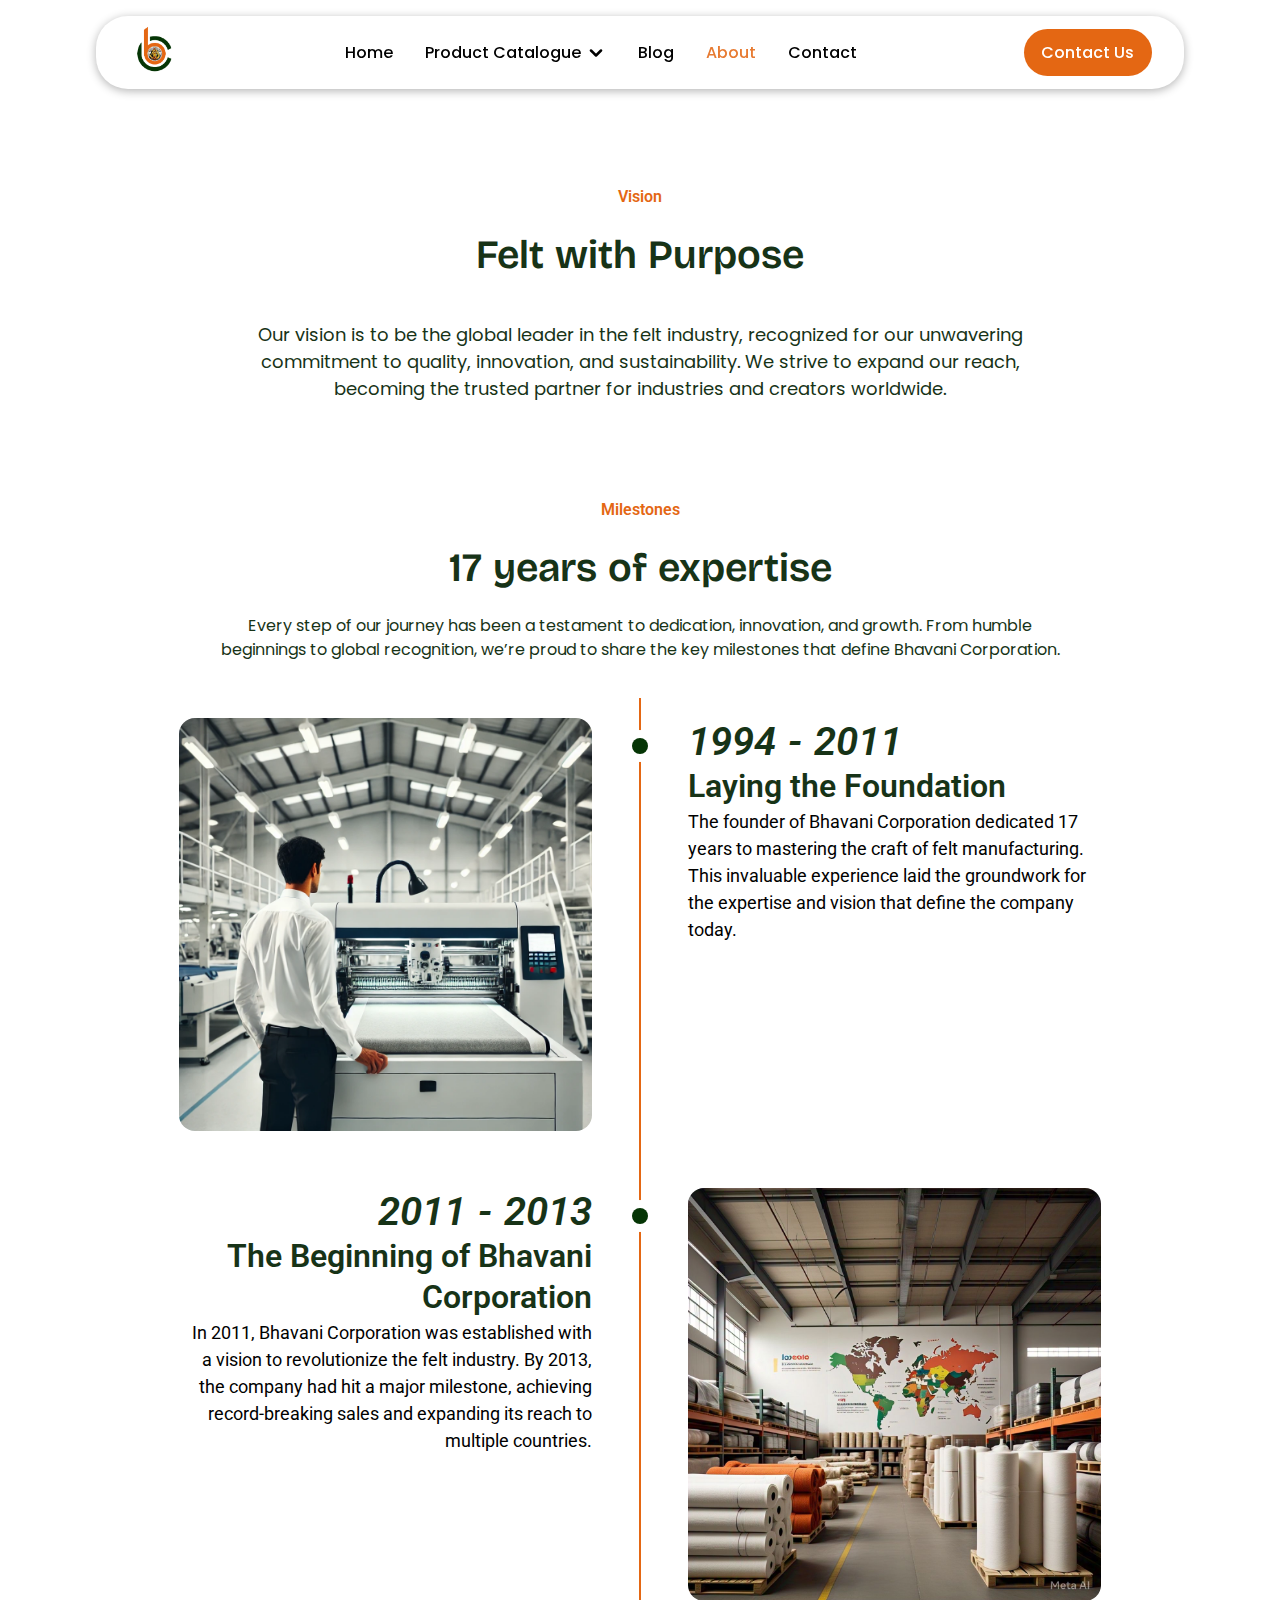
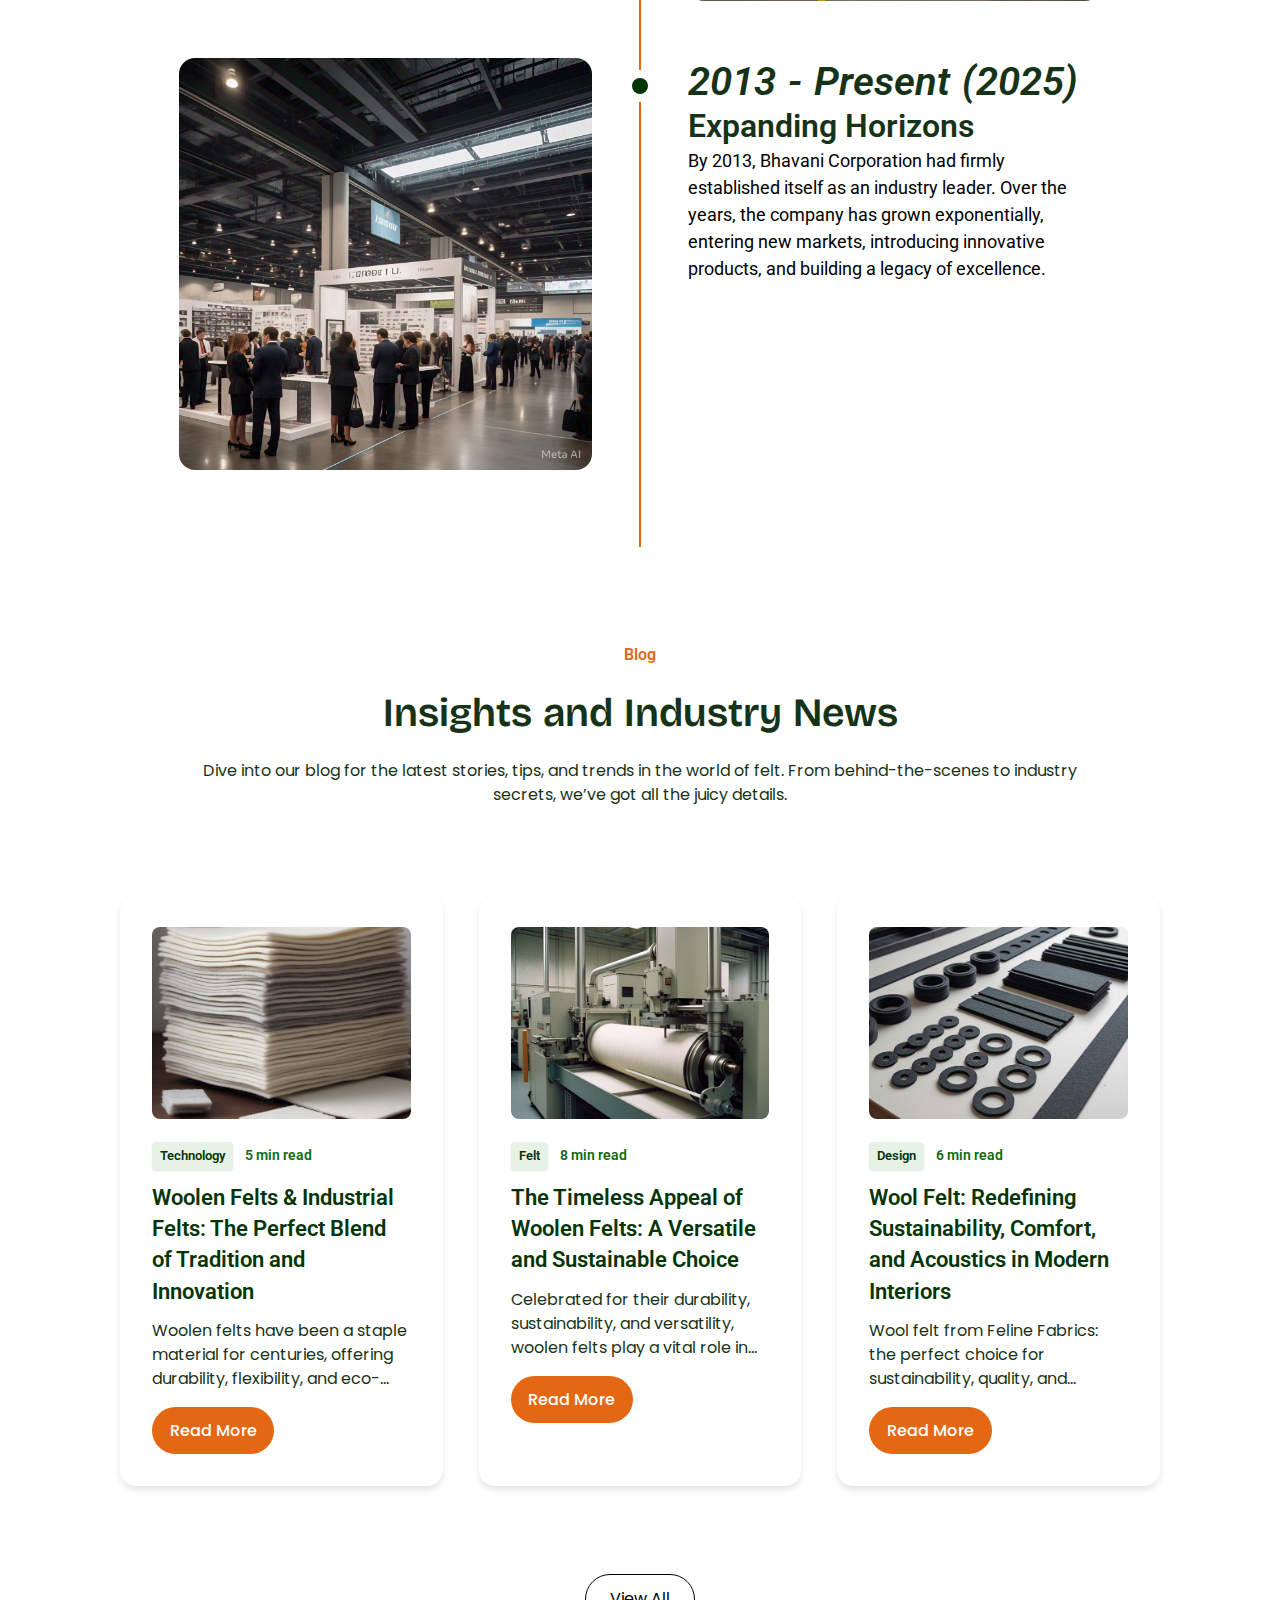
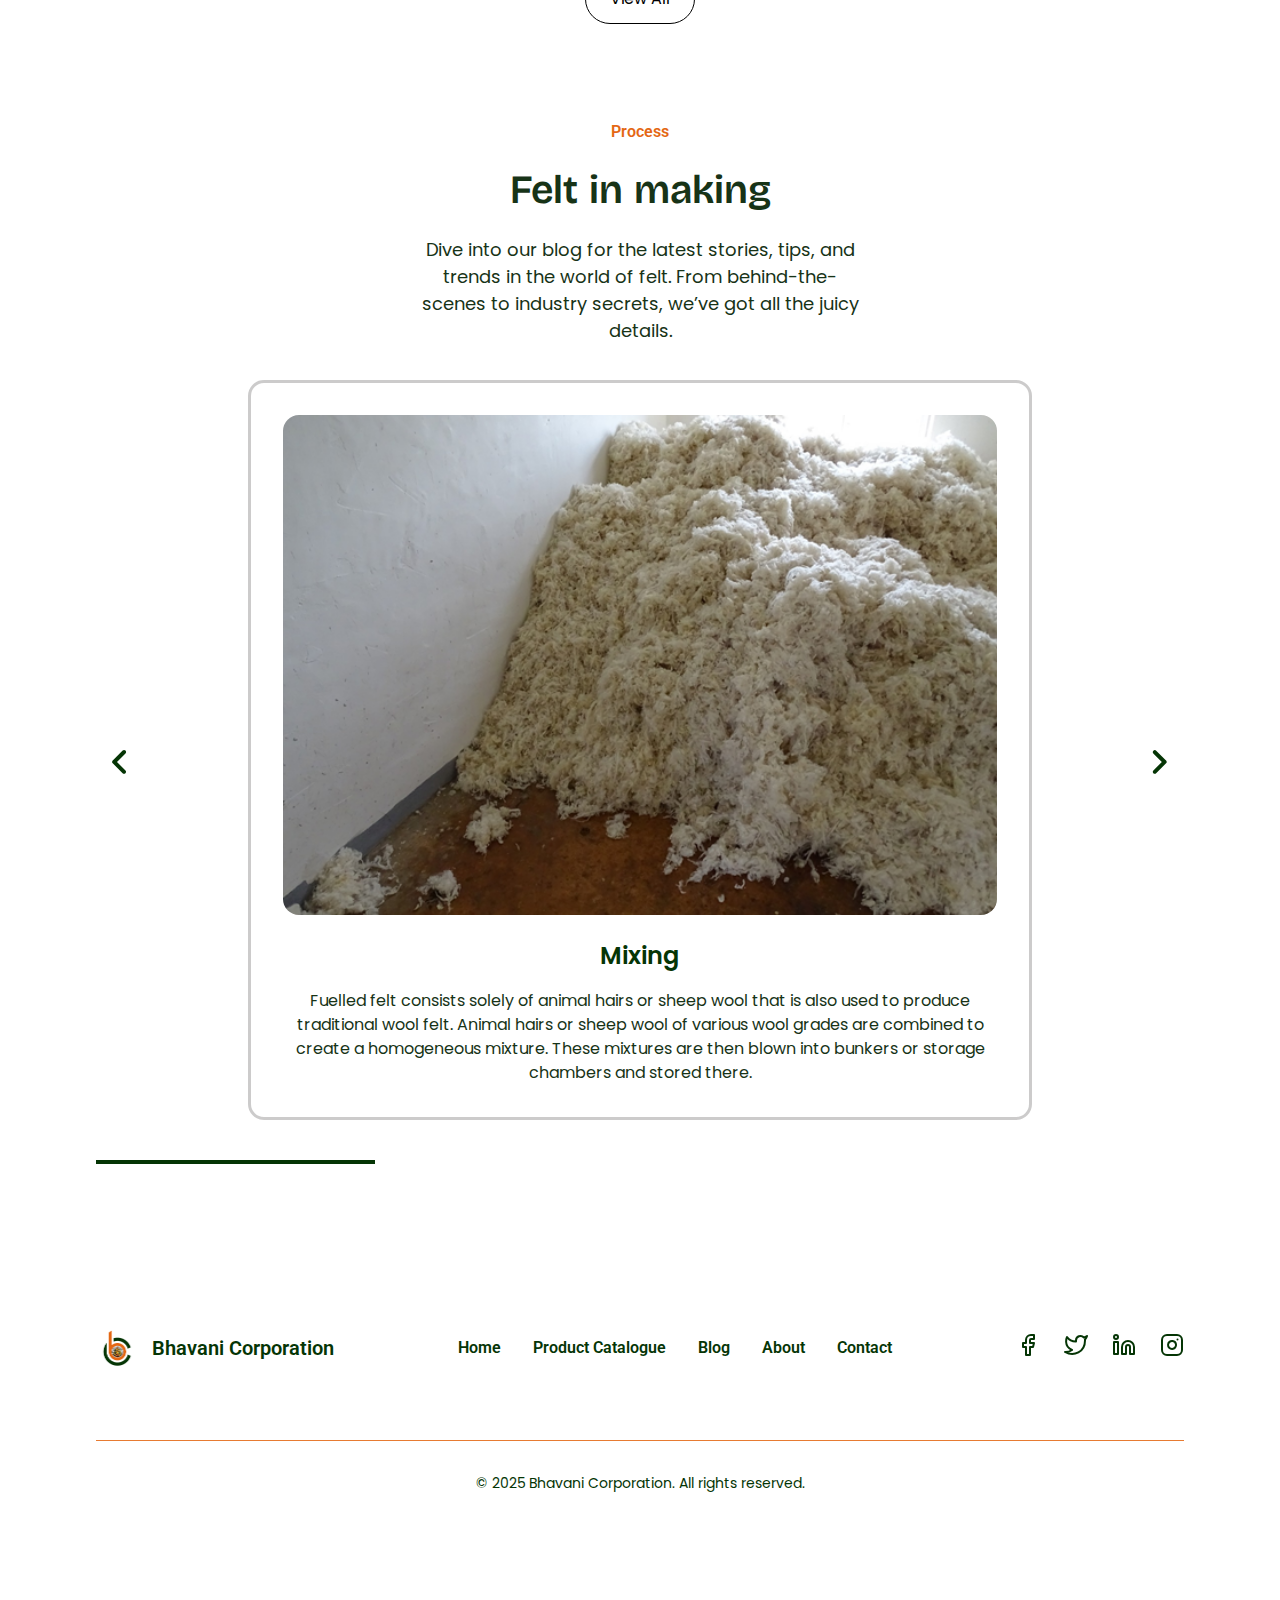
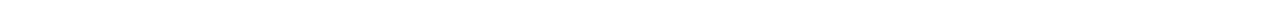
==== commit 92dcf8b4: "Fix styles" ====
--- a/About.html
+++ b/About.html
@@ -7,7 +7,7 @@
         <link
             rel="icon"
             type="image/x-icon"
-            href="/assets/Bhavani Corporation.svg"
+            href="./assets/Bhavani Corporation.svg"
         />
         <title>Bhavani Corporation</title>
     </head>
@@ -21,7 +21,7 @@
             <nav class="navbar">
                 <div class="logo">
                     <a href="./HomePage.html">
-                        <img src="/assets/Bhavani Corporation.png" alt="Logo" />
+                        <img src="./assets/Bhavani Corporation.png" alt="Logo" />
                     </a>
                 </div>
 
@@ -131,7 +131,7 @@
                             </div>
                             <div class="timeline-img">
                                 <img
-                                    src="/assets/timeline/1 Pic.png"
+                                    src="./assets/timeline/1 Pic.png"
                                     alt="Event Image"
                                 />
                             </div>
@@ -156,7 +156,7 @@
                             </div>
                             <div class="timeline-img">
                                 <img
-                                    src="/assets/timeline/2 Pic.jpg"
+                                    src="./assets/timeline/2 Pic.jpg"
                                     alt="Event Image"
                                 />
                             </div>
@@ -183,7 +183,7 @@
                             </div>
                             <div class="timeline-img">
                                 <img
-                                    src="/assets/timeline/3 Pic.jpg"
+                                    src="./assets/timeline/3 Pic.jpg"
                                     alt="Event Image"
                                 />
                             </div>
@@ -279,7 +279,7 @@
                 <div class="footer-content">
                     <div class="footer-brand">
                         <img
-                            src="/assets/Bhavani Corporation.png"
+                            src="./assets/Bhavani Corporation.png"
                             alt="Logo"
                             class="footer-logo"
                         />
@@ -390,6 +390,6 @@
             </footer>
         </div>
 
-        <script type="module" src="/main.js"></script>
+        <script type="module" src="./main.js"></script>
     </body>
 </html>
--- a/style.css
+++ b/style.css
@@ -590,8 +590,7 @@
     transition: box-shadow 0.3s ease, transform 0.3s ease;
 }
 
-.product-card:hover,
-.product-card:hover .image-container {
+.product-card:hover {
     box-shadow: 0 12px 32px rgba(0, 0, 0, 0.25); /* Larger shadow on hover */
     transform: translateY(-4px); /* Slight lift effect */
 }
@@ -1111,7 +1110,7 @@
 
 .form-group {
     position: relative;
-    margin-top: 2rem;
+    margin-top: 0;
 }
 
 .form-group label {
@@ -2756,6 +2755,8 @@
         width: 100%;
         min-width: 200px;
         align-self: center;
+        gap: 0;
+        justify-content: space-evenly;
     }
 
     .info-grid {
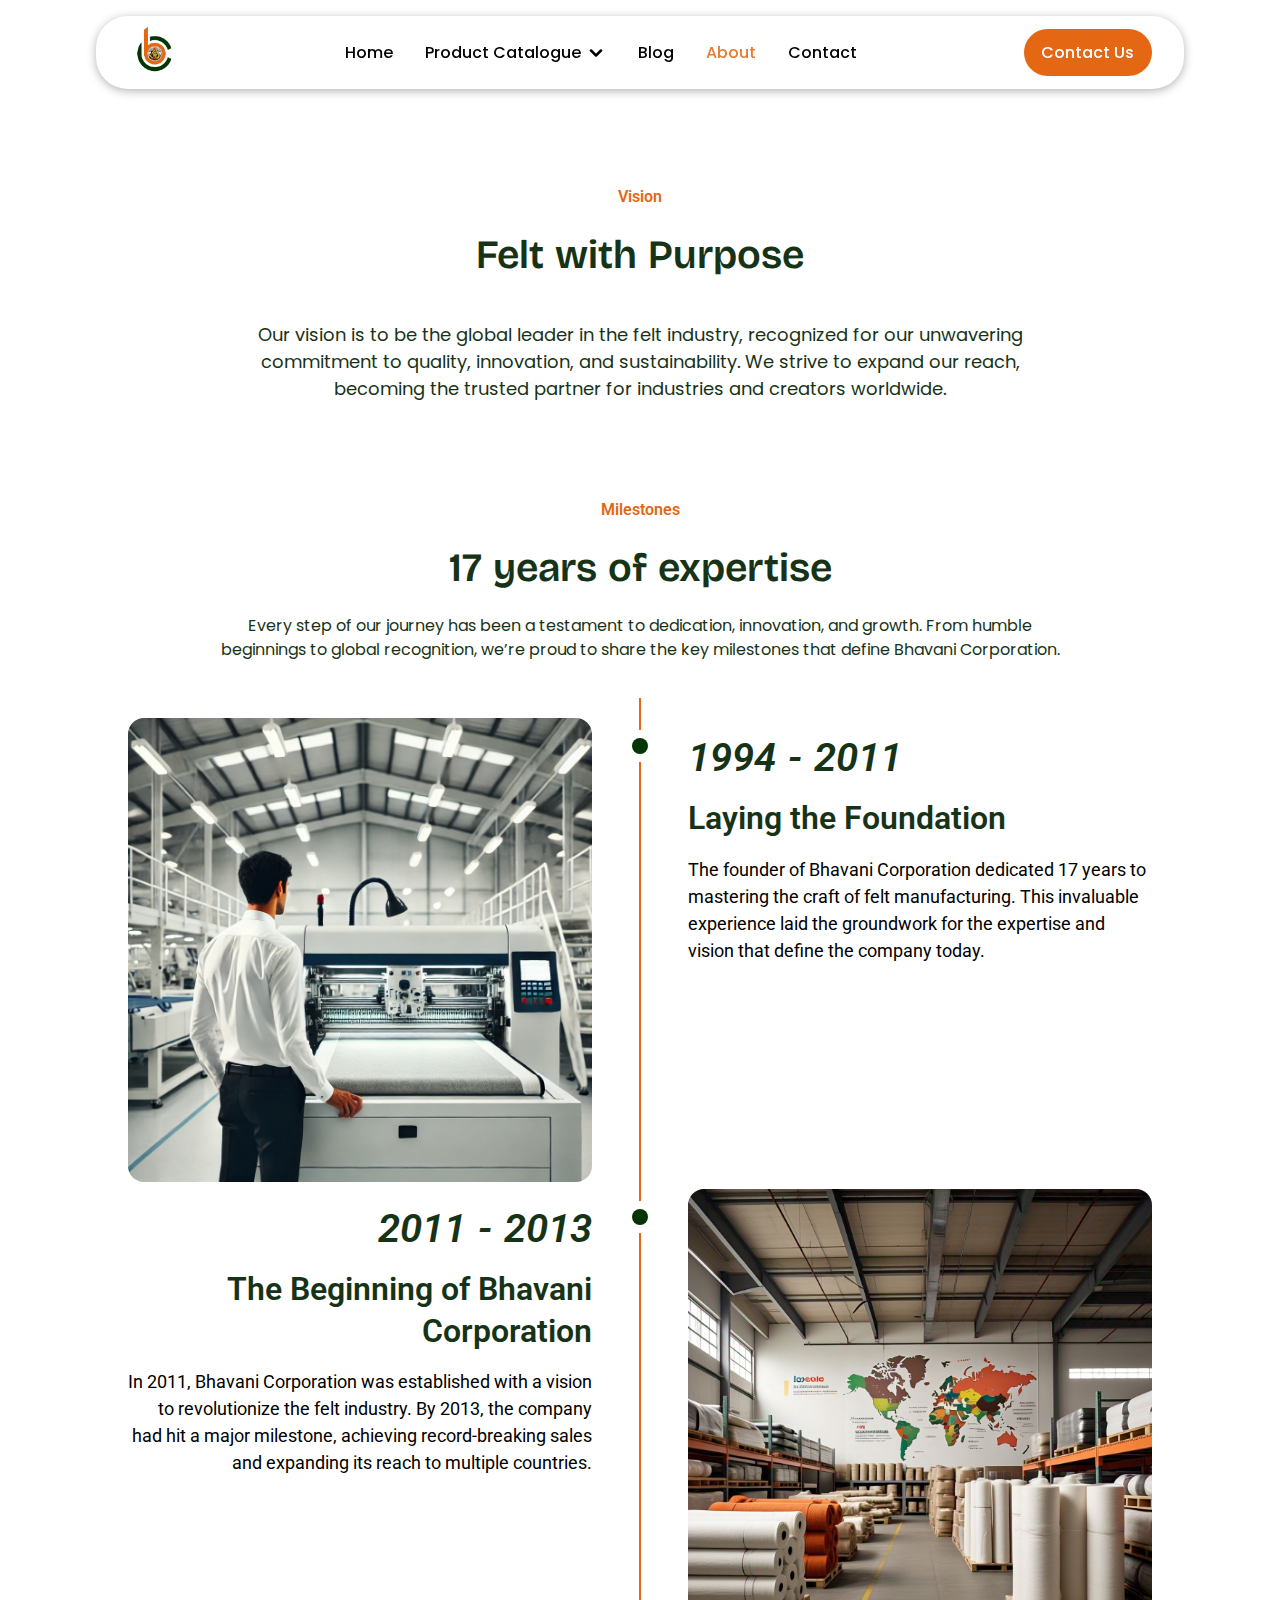
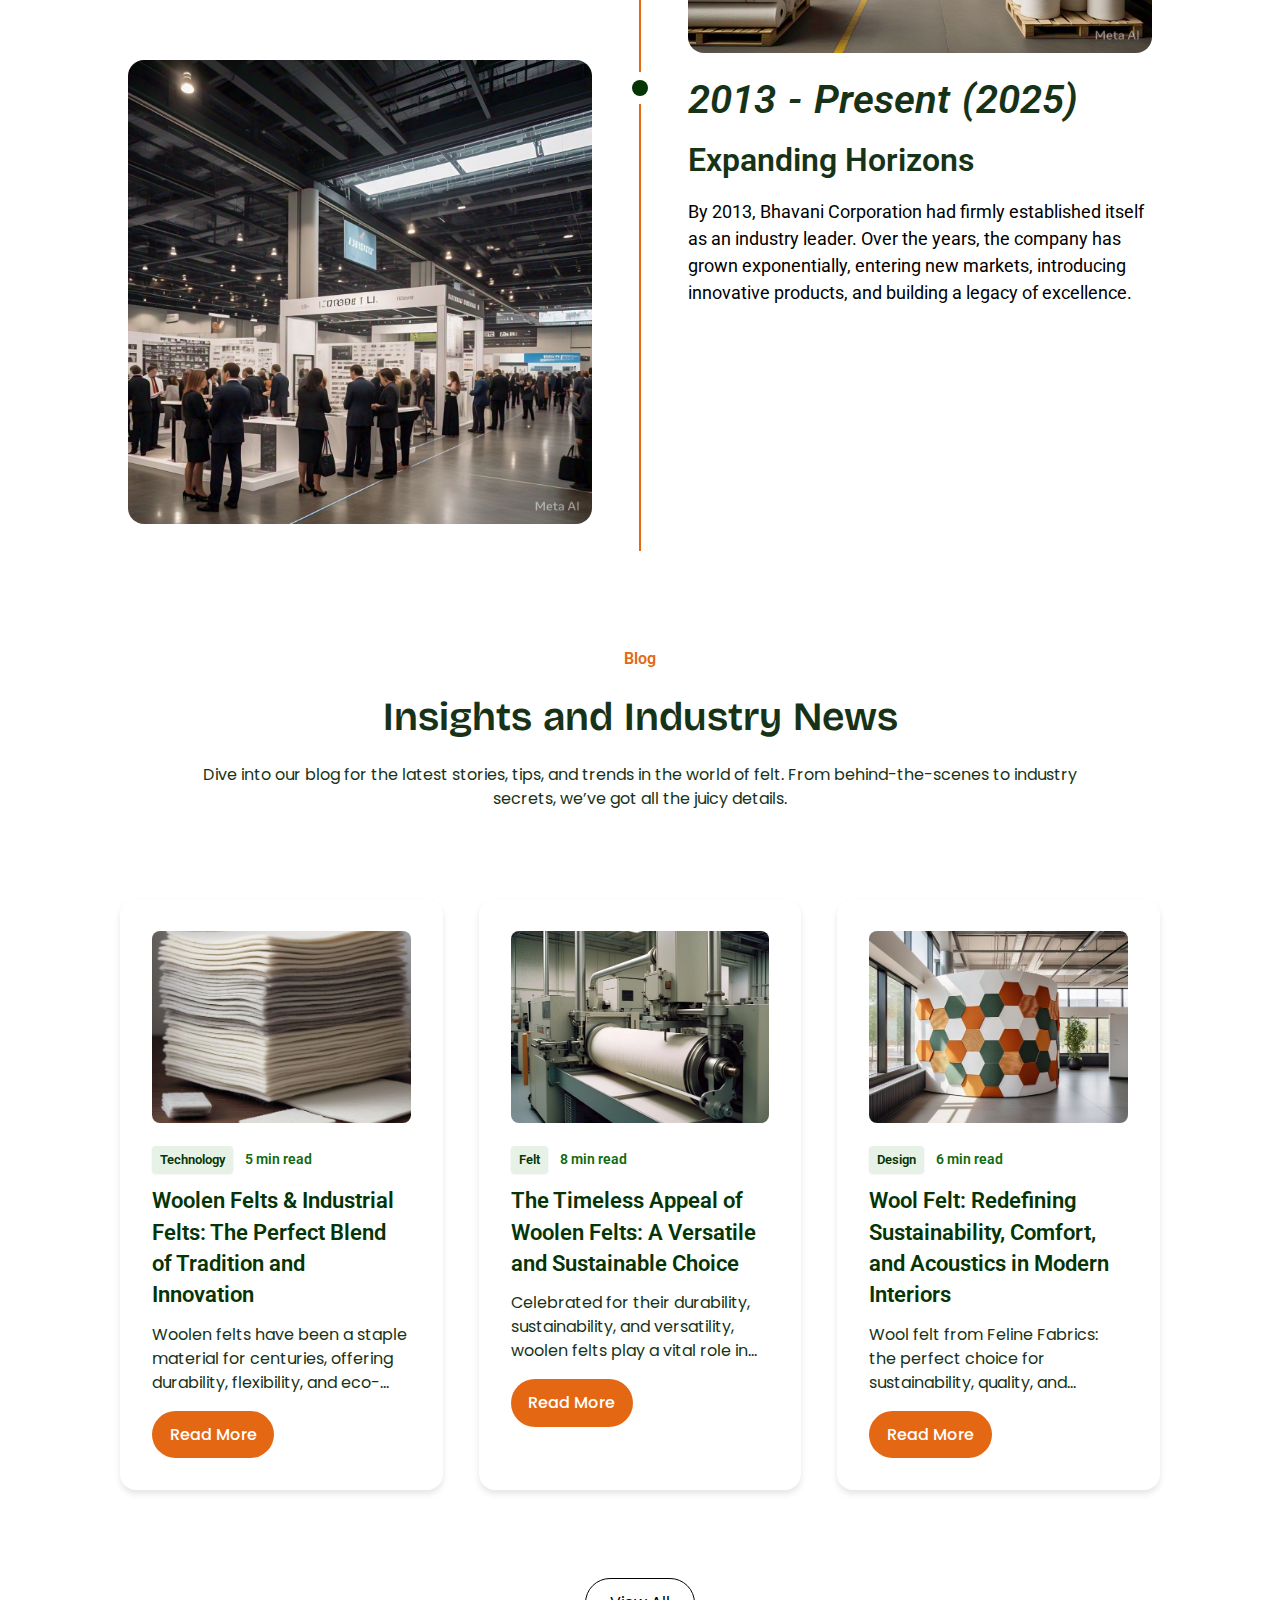
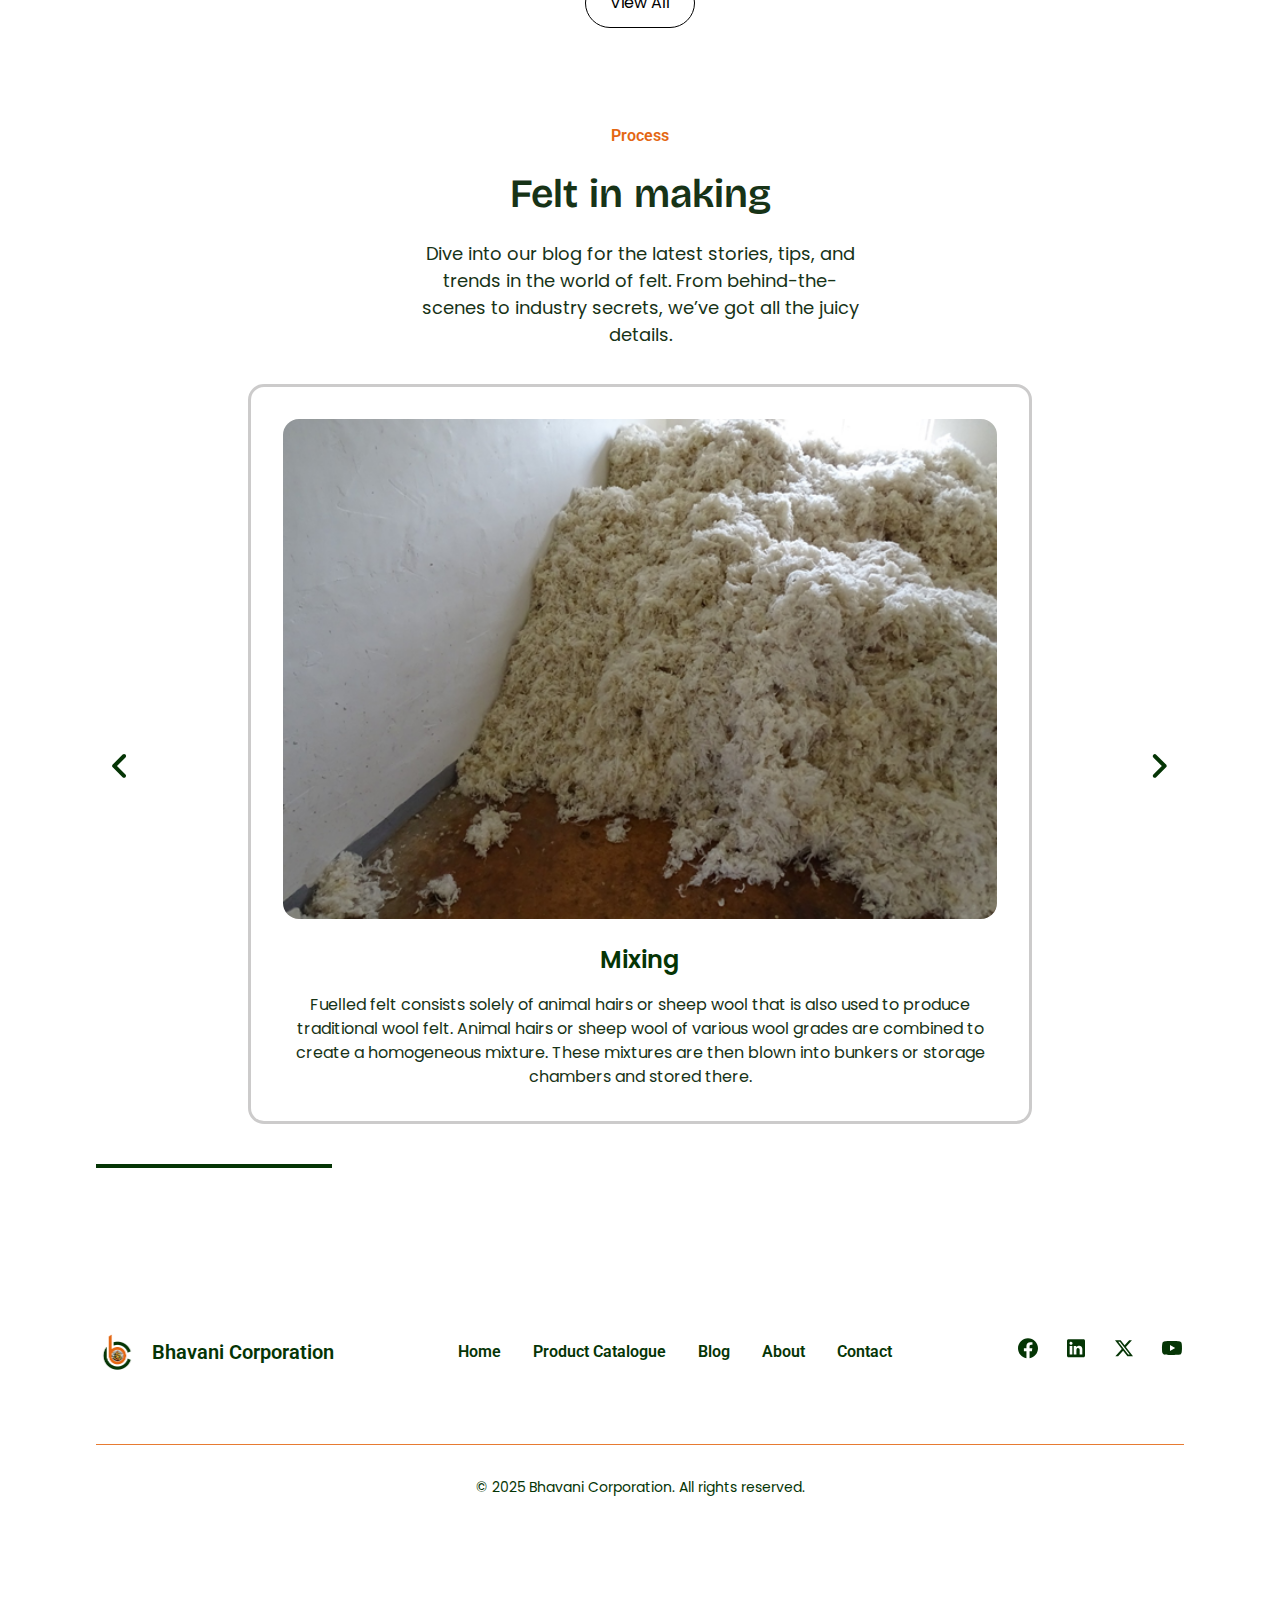
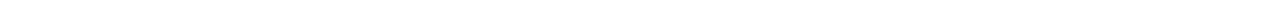
==== commit 20154cd9: "Change footer social SVGs" ====
--- a/About.html
+++ b/About.html
@@ -21,7 +21,10 @@
             <nav class="navbar">
                 <div class="logo">
                     <a href="./HomePage.html">
-                        <img src="./assets/Bhavani Corporation.png" alt="Logo" />
+                        <img
+                            src="./assets/Bhavani Corporation.png"
+                            alt="Logo"
+                        />
                     </a>
                 </div>
 
@@ -301,82 +304,60 @@
                     <div class="footer-social">
                         <a href="#" class="social-link">
                             <svg
+                                xmlns="http://www.w3.org/2000/svg"
                                 width="24"
                                 height="24"
                                 viewBox="0 0 24 24"
                                 fill="none"
-                                stroke="currentColor"
-                                stroke-width="2"
-                                stroke-linecap="round"
-                                stroke-linejoin="round"
                             >
                                 <path
-                                    d="M18 2h-3a5 5 0 0 0-5 5v3H7v4h3v8h4v-8h3l1-4h-4V7a1 1 0 0 1 1-1h3z"
-                                ></path>
+                                    d="M22 12.3038C22 6.74719 17.5229 2.24268 12 2.24268C6.47715 2.24268 2 6.74719 2 12.3038C2 17.3255 5.65684 21.4879 10.4375 22.2427V15.2121H7.89844V12.3038H10.4375V10.0872C10.4375 7.56564 11.9305 6.1728 14.2146 6.1728C15.3088 6.1728 16.4531 6.36931 16.4531 6.36931V8.84529H15.1922C13.95 8.84529 13.5625 9.6209 13.5625 10.4166V12.3038H16.3359L15.8926 15.2121H13.5625V22.2427C18.3432 21.4879 22 17.3257 22 12.3038Z"
+                                    fill="#053505"
+                                />
                             </svg>
                         </a>
                         <a href="#" class="social-link">
                             <svg
+                                xmlns="http://www.w3.org/2000/svg"
                                 width="24"
                                 height="24"
                                 viewBox="0 0 24 24"
                                 fill="none"
-                                stroke="currentColor"
-                                stroke-width="2"
-                                stroke-linecap="round"
-                                stroke-linejoin="round"
                             >
                                 <path
-                                    d="M23 3a10.9 10.9 0 0 1-3.14 1.53 4.48 4.48 0 0 0-7.86 3v1A10.66 10.66 0 0 1 3 4s-4 9 5 13a11.64 11.64 0 0 1-7 2c9 5 20 0 20-11.5a4.5 4.5 0 0 0-.08-.83A7.72 7.72 0 0 0 23 3z"
-                                ></path>
+                                    fill-rule="evenodd"
+                                    clip-rule="evenodd"
+                                    d="M4.5 3.24268C3.67157 3.24268 3 3.91425 3 4.74268V19.7427C3 20.5711 3.67157 21.2427 4.5 21.2427H19.5C20.3284 21.2427 21 20.5711 21 19.7427V4.74268C21 3.91425 20.3284 3.24268 19.5 3.24268H4.5ZM8.52076 7.2454C8.52639 8.20165 7.81061 8.79087 6.96123 8.78665C6.16107 8.78243 5.46357 8.1454 5.46779 7.24681C5.47201 6.40165 6.13998 5.72243 7.00764 5.74212C7.88795 5.76181 8.52639 6.40728 8.52076 7.2454ZM12.2797 10.0044H9.75971H9.7583V18.5643H12.4217V18.3646C12.4217 17.9847 12.4214 17.6047 12.4211 17.2246C12.4203 16.2108 12.4194 15.1959 12.4246 14.1824C12.426 13.9363 12.4372 13.6804 12.5005 13.4455C12.7381 12.568 13.5271 12.0013 14.4074 12.1406C14.9727 12.2291 15.3467 12.5568 15.5042 13.0898C15.6013 13.423 15.6449 13.7816 15.6491 14.129C15.6605 15.1766 15.6589 16.2242 15.6573 17.2719C15.6567 17.6417 15.6561 18.0117 15.6561 18.3815V18.5629H18.328V18.3576C18.328 17.9056 18.3278 17.4537 18.3275 17.0018C18.327 15.8723 18.3264 14.7428 18.3294 13.6129C18.3308 13.1024 18.276 12.599 18.1508 12.1054C17.9638 11.3713 17.5771 10.7638 16.9485 10.3251C16.5027 10.0129 16.0133 9.81178 15.4663 9.78928C15.404 9.78669 15.3412 9.7833 15.2781 9.77989C14.9984 9.76477 14.7141 9.74941 14.4467 9.80334C13.6817 9.95662 13.0096 10.3068 12.5019 10.9241C12.4429 10.9949 12.3852 11.0668 12.2991 11.1741L12.2797 11.1984V10.0044ZM5.68164 18.5671H8.33242V10.01H5.68164V18.5671Z"
+                                    fill="#053505"
+                                />
                             </svg>
                         </a>
                         <a href="#" class="social-link">
                             <svg
+                                xmlns="http://www.w3.org/2000/svg"
                                 width="24"
                                 height="24"
                                 viewBox="0 0 24 24"
                                 fill="none"
-                                stroke="currentColor"
-                                stroke-width="2"
-                                stroke-linecap="round"
-                                stroke-linejoin="round"
                             >
                                 <path
-                                    d="M16 8a6 6 0 0 1 6 6v7h-4v-7a2 2 0 0 0-2-2 2 2 0 0 0-2 2v7h-4v-7a6 6 0 0 1 6-6z"
-                                ></path>
-                                <rect x="2" y="9" width="4" height="12"></rect>
-                                <circle cx="4" cy="4" r="2"></circle>
+                                    d="M17.1761 4.24268H19.9362L13.9061 11.0201L21 20.2427H15.4456L11.0951 14.6493L6.11723 20.2427H3.35544L9.80517 12.9935L3 4.24268H8.69545L12.6279 9.3553L17.1761 4.24268ZM16.2073 18.6181H17.7368L7.86441 5.78196H6.2232L16.2073 18.6181Z"
+                                    fill="#053505"
+                                />
                             </svg>
                         </a>
                         <a href="#" class="social-link">
                             <svg
+                                xmlns="http://www.w3.org/2000/svg"
                                 width="24"
                                 height="24"
                                 viewBox="0 0 24 24"
                                 fill="none"
-                                stroke="currentColor"
-                                stroke-width="2"
-                                stroke-linecap="round"
-                                stroke-linejoin="round"
                             >
-                                <rect
-                                    x="2"
-                                    y="2"
-                                    width="20"
-                                    height="20"
-                                    rx="5"
-                                    ry="5"
-                                ></rect>
                                 <path
-                                    d="M16 11.37A4 4 0 1 1 12.63 8 4 4 0 0 1 16 11.37z"
-                                ></path>
-                                <line
-                                    x1="17.5"
-                                    y1="6.5"
-                                    x2="17.51"
-                                    y2="6.5"
-                                ></line>
+                                    d="M21.5928 7.20301C21.4789 6.78041 21.2563 6.39501 20.9472 6.08518C20.6381 5.77534 20.2532 5.55187 19.8308 5.43701C18.2648 5.00701 11.9998 5.00001 11.9998 5.00001C11.9998 5.00001 5.73584 4.99301 4.16884 5.40401C3.74677 5.52415 3.36266 5.75078 3.05341 6.06214C2.74415 6.3735 2.52013 6.75913 2.40284 7.18201C1.98984 8.74801 1.98584 11.996 1.98584 11.996C1.98584 11.996 1.98184 15.26 2.39184 16.81C2.62184 17.667 3.29684 18.344 4.15484 18.575C5.73684 19.005 11.9848 19.012 11.9848 19.012C11.9848 19.012 18.2498 19.019 19.8158 18.609C20.2383 18.4943 20.6236 18.2714 20.9335 17.9622C21.2434 17.653 21.4672 17.2682 21.5828 16.846C21.9968 15.281 21.9998 12.034 21.9998 12.034C21.9998 12.034 22.0198 8.76901 21.5928 7.20301ZM9.99584 15.005L10.0008 9.00501L15.2078 12.01L9.99584 15.005Z"
+                                    fill="#053505"
+                                />
                             </svg>
                         </a>
                     </div>
--- a/style.css
+++ b/style.css
@@ -911,7 +911,6 @@
 .blog-card {
     background: white;
     border-radius: 16px;
-    padding: 36px;
     box-shadow: 0 4px 6px rgba(0, 0, 0, 0.1);
     max-width: 400px;
     width: 100%;
@@ -943,7 +942,7 @@
     margin: 0 0 0.75rem 0;
 }
 
-.blog-card:hover .blog-image {
+.blog-card:hover {
     transform: scale(1.02);
     box-shadow: 0 8px 12px rgba(0, 0, 0, 0.2);
 }
@@ -1031,8 +1030,9 @@
     flex: 1 1 500px; /* Prevent from growing beyond 500px */
     display: flex;
     flex-direction: column;
-    gap: 24px;
+    gap: 48px;
     max-width: 500px; /* Add max-width constraint */
+    justify-content: space-evenly;
 }
 
 .info-grid {
@@ -1358,7 +1358,7 @@
 
 .timeline {
     position: relative;
-    width: 90%;
+    width: 100%;
     margin: 0 auto;
     padding: 20px 0;
 }
@@ -1374,7 +1374,6 @@
 }
 .timeline-item {
     position: relative;
-    margin-bottom: 50px;
 }
 .timeline-item::before {
     content: "";
@@ -1423,7 +1422,7 @@
     font-style: italic;
     font-weight: 600;
     line-height: 120%;
-    margin: 0;
+    margin: 16px 0;
 }
 .timeline-heading-2 {
     color: var(--accent-color);
@@ -1432,7 +1431,7 @@
     font-style: normal;
     font-weight: 600;
     line-height: 130%;
-    margin: 0;
+    margin-bottom: 16px;
 }
 .timeline-text p {
     font-size: clamp(16px, 3vw, 18px);
@@ -1783,14 +1782,31 @@
     .categories-header.categories-text.font-primary {
         font-size: 18px !important;
     }
+
+    /* .div4 .number.stats-green {
+        font-size: 75px;
+    } */
 }
 @media (max-width: 1024px) {
+    .hero-content {
+        gap: 1.5rem;
+    }
+    .hero-content h1 {
+        font-size: 3rem;
+    }
+
+    .hero-content p {
+        font-size: 1rem;
+    }
+
     .contact-container {
         flex-wrap: wrap;
     }
 
     .info-grid {
         grid-template-columns: repeat(2, minmax(0, 1fr));
+        gap: 0;
+        justify-content: center;
     }
 
     .info-cell {
@@ -1799,6 +1815,7 @@
         ); /* Account for gap */
         max-width: calc(50% - clamp(1.5rem, 3dvh, 2.5rem));
     }
+
     .categories-header p {
         font-size: 18px;
     }
@@ -1809,6 +1826,107 @@
 
     .categories-header p.categories-text.font-primary {
         font-size: 16px;
+    }
+
+    .timeline-img {
+        min-width: none;
+    }
+
+    .timeline-heading-1 {
+        font-size: 2rem;
+    }
+
+    .timeline-heading-2 {
+        font-size: 1.5rem;
+    }
+
+    .timeline-text p {
+        font-size: 1rem;
+    }
+
+    .carousel-content {
+        margin: 0;
+    }
+
+    .carousel-content p {
+        overflow: hidden;
+        text-overflow: ellipsis;
+        display: -webkit-box;
+        -webkit-line-clamp: 4; /* Number of lines to show */
+        -webkit-box-orient: vertical;
+    }
+
+    .carousel-content img {
+        height: 300px;
+    }
+
+    .number {
+        font-size: 2.5rem;
+    }
+
+    .description {
+        font-size: 0.875rem;
+    }
+
+    .app-card {
+        padding: 24px;
+    }
+
+    .app-card-image {
+        min-width: none;
+        height: auto;
+    }
+
+    .time-line {
+        margin: auto;
+    }
+
+    .timeline-img {
+        min-width: 300px;
+    }
+
+    .timeline-heading-1 {
+        font-size: 2rem;
+    }
+
+    .timeline-heading-1 {
+        font-size: 2rem;
+    }
+
+    .timeline-heading-2 {
+        font-size: 1.5rem;
+    }
+
+    .timeline-text p {
+        font-size: 1rem;
+    }
+
+    .contact-form {
+        gap: 48px;
+    }
+
+    .form-container {
+        max-width: 700px;
+    }
+
+    .form-group {
+        margin-top: auto;
+    }
+
+    .info-cell {
+        padding-bottom: 3rem;
+    }
+
+    .footer {
+        padding: 0;
+    }
+
+    .brand-name {
+        font-size: 1.125rem;
+    }
+
+    .footer-social {
+        gap: 1rem;
     }
 }
 
@@ -1987,7 +2105,7 @@
 
     /* CONTACT FORM TABLET*/
     .contact-form {
-        gap: 48px;
+        gap: 24px;
         margin: 3rem 1rem;
     }
     .contact-container {
@@ -1998,9 +2116,13 @@
         align-items: center;
     } */
 
+    .info-grid {
+        grid-template-columns: repeat(2, minmax(0, 1fr));
+        gap: clamp(1.5rem, 3dvh, 2.5rem);
+        justify-content: center;
+    }
+
     .info-cell {
-        /* flex-basis: 100%; */
-        max-width: fit-content;
         flex-wrap: wrap;
     }
 
@@ -2238,28 +2360,6 @@
         width: 100%;
     }
 
-    /* Stack timeline items */
-    /* .timeline-item.left .timeline-row,
-    .timeline-item.right .timeline-row {
-        flex-direction: column !important;
-    } */
-    /* Increase left gap between divider and content */
-    /* .timeline-text,
-    .timeline-img {
-        width: auto; 
-        margin-left: 50px; 
-    } */
-
-    /* .timeline-img {
-        min-width: 0; 
-    } */
-
-    /* .timeline::after,
-    .timeline-item::before {
-        left: 50%;
-        transform: translateX(-50%);
-    } */
-
     .timeline-text {
         order: 0;
         text-align: left !important;
@@ -2352,7 +2452,6 @@
         margin: 0 2px;
     }
     .carousel-content img {
-        width: auto;
         height: 240px;
     }
     .carousel-description p {
@@ -2408,14 +2507,9 @@
         margin: 1.5rem 0;
     }
     .hero-svg {
-        position: absolute;
-        width: 100%;
-        height: auto;
         left: 40%;
         top: 40%;
-        opacity: 0.8;
-        transform: translate(-50%, -30%) scale(1.4);
-        z-index: -1;
+        transform: translate(-40%, -40%);
     }
     .hero-content {
         gap: 8px;
@@ -2759,6 +2853,10 @@
         justify-content: space-evenly;
     }
 
+    .form-container button {
+        margin-top: auto;
+    }
+
     .info-grid {
         gap: 5px;
         display: grid;
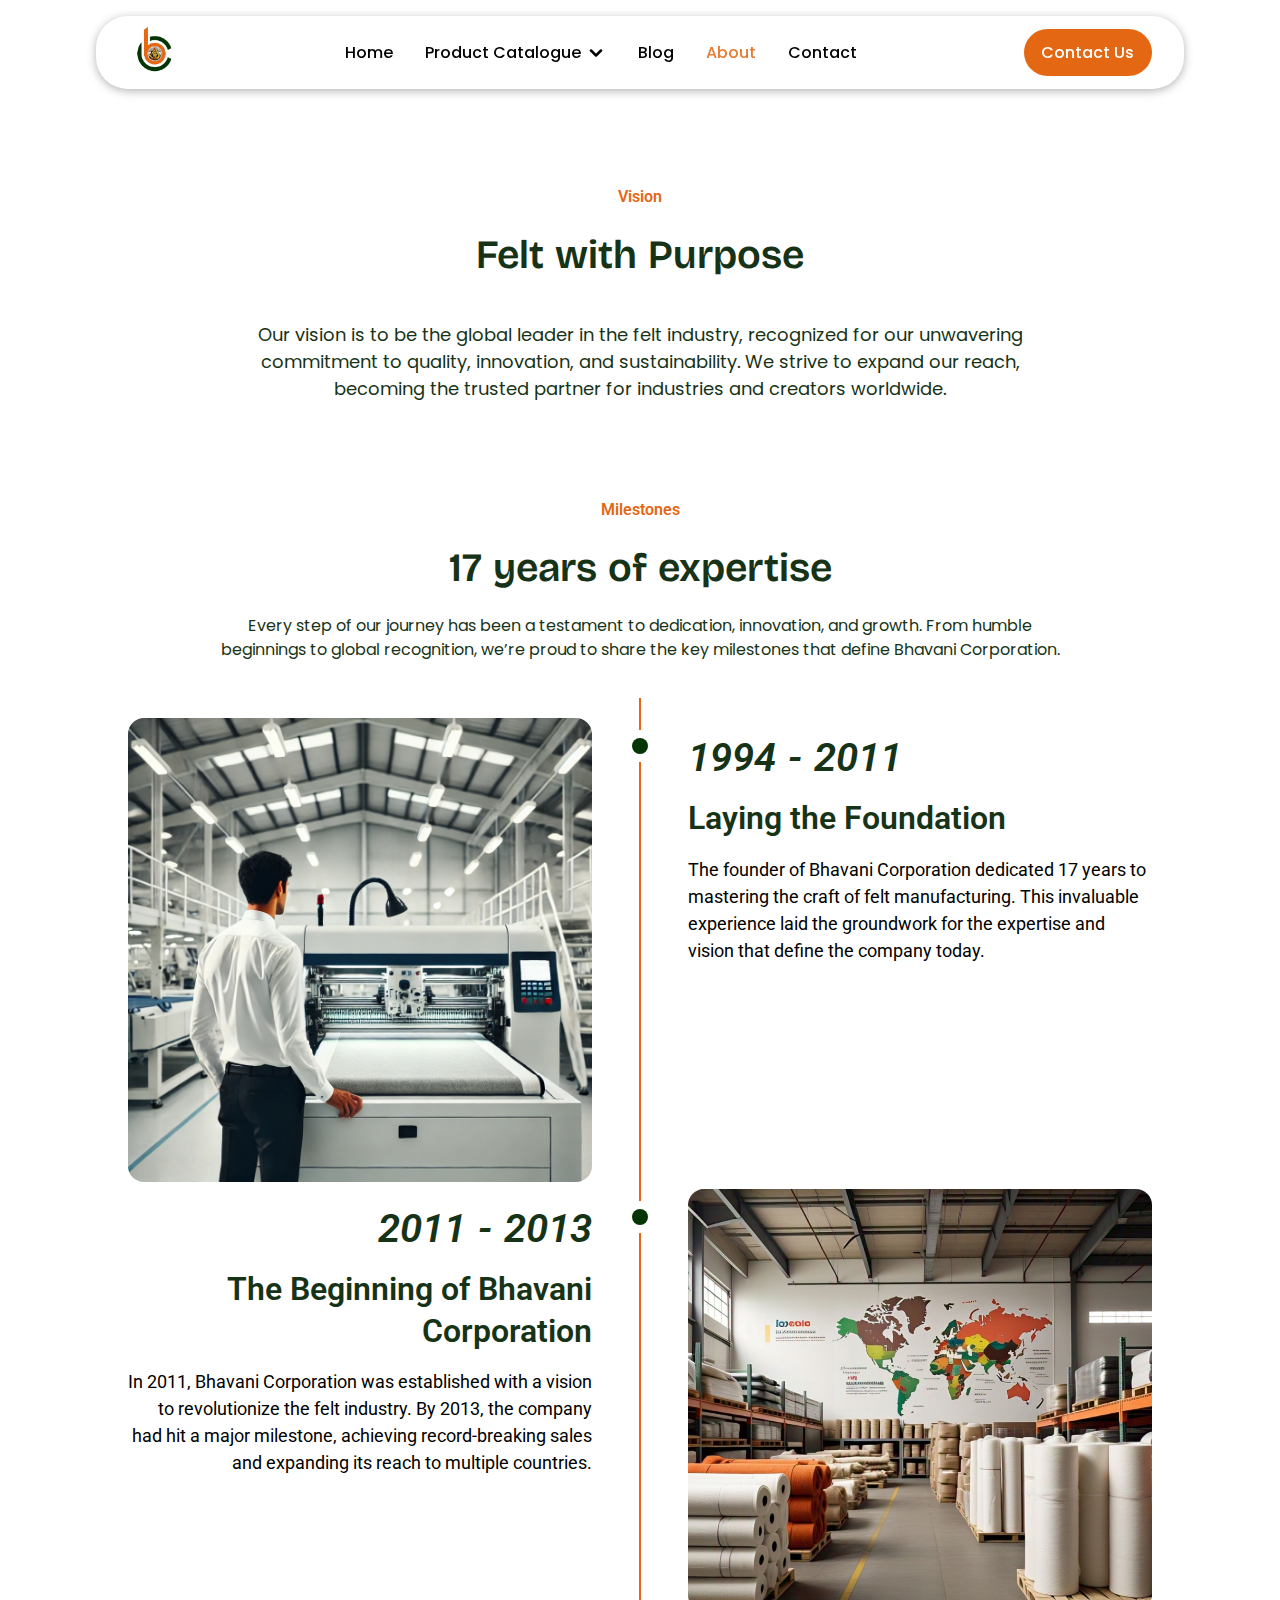
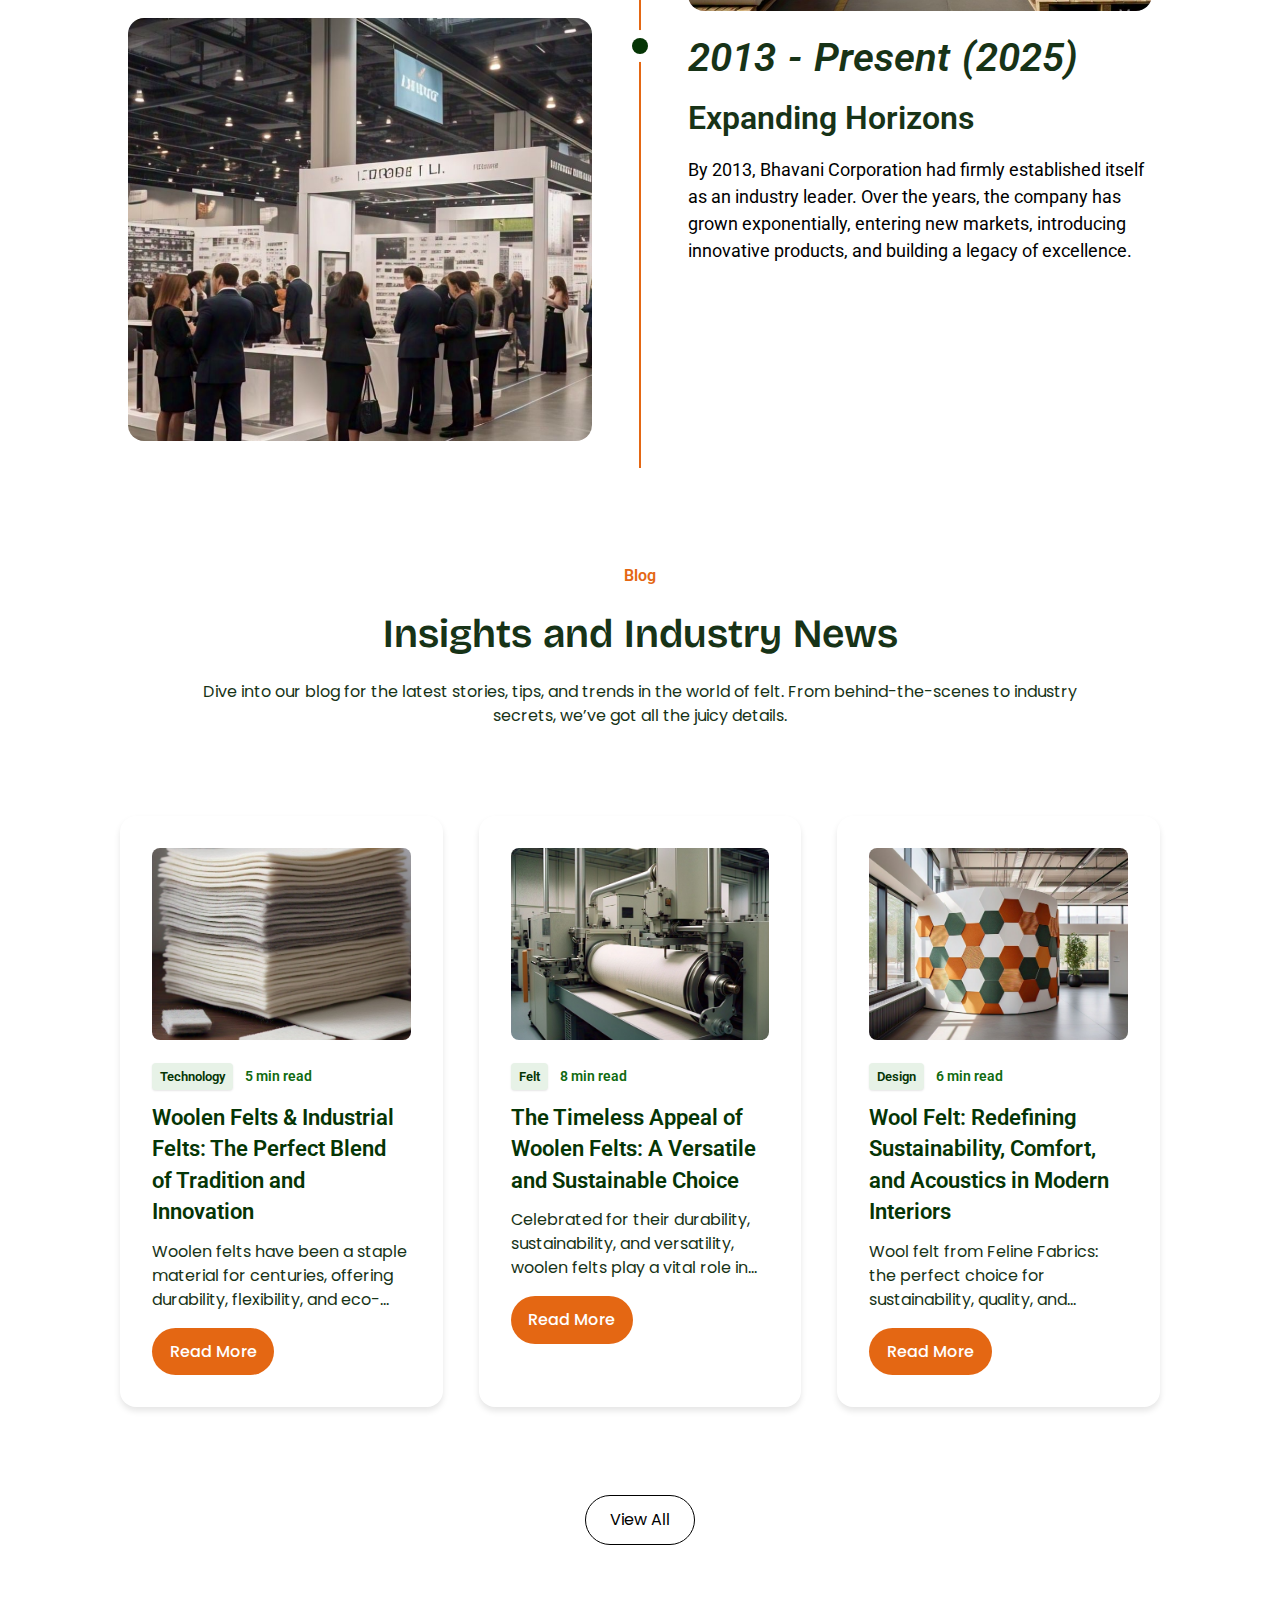
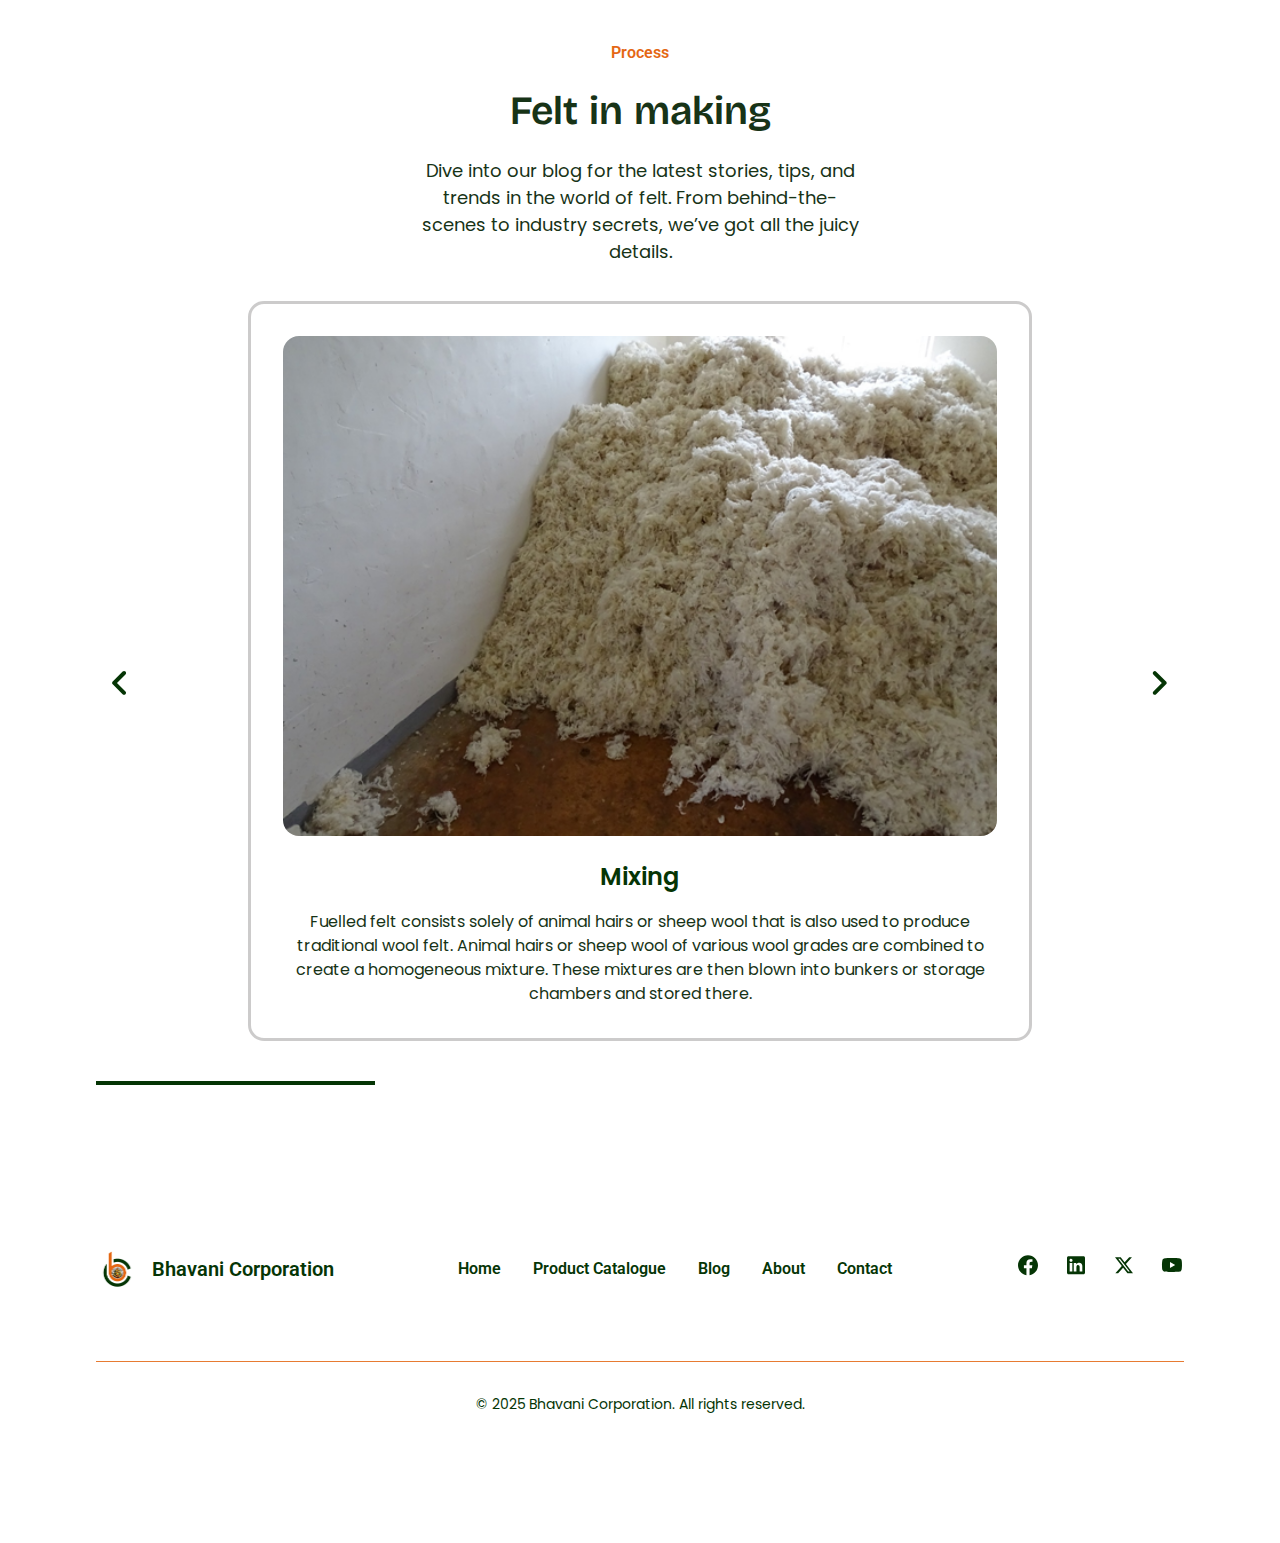
==== commit 86785440: "Changed timeline images" ====
--- a/About.html
+++ b/About.html
@@ -159,7 +159,7 @@
                             </div>
                             <div class="timeline-img">
                                 <img
-                                    src="./assets/timeline/2 Pic.jpg"
+                                    src="./assets/timeline/2 Pic.png"
                                     alt="Event Image"
                                 />
                             </div>
@@ -186,7 +186,7 @@
                             </div>
                             <div class="timeline-img">
                                 <img
-                                    src="./assets/timeline/3 Pic.jpg"
+                                    src="./assets/timeline/3 Pic.png"
                                     alt="Event Image"
                                 />
                             </div>
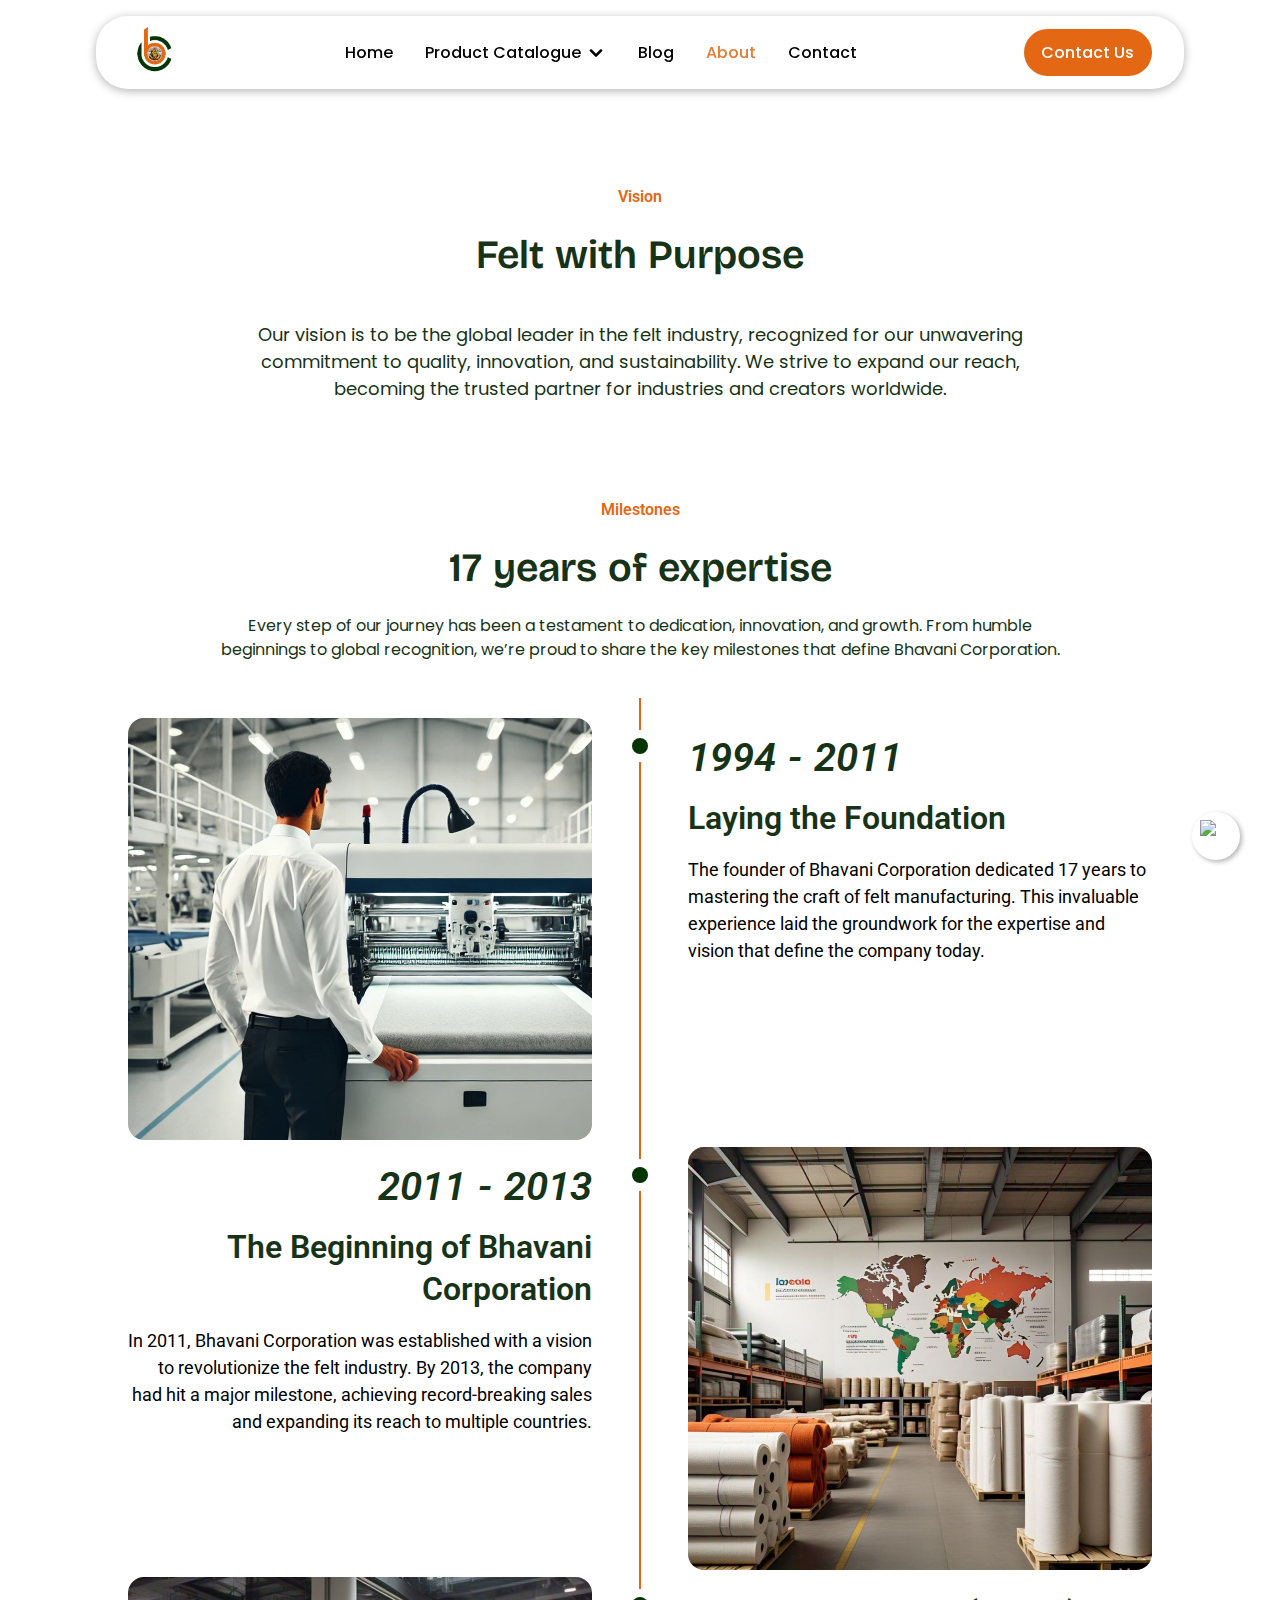
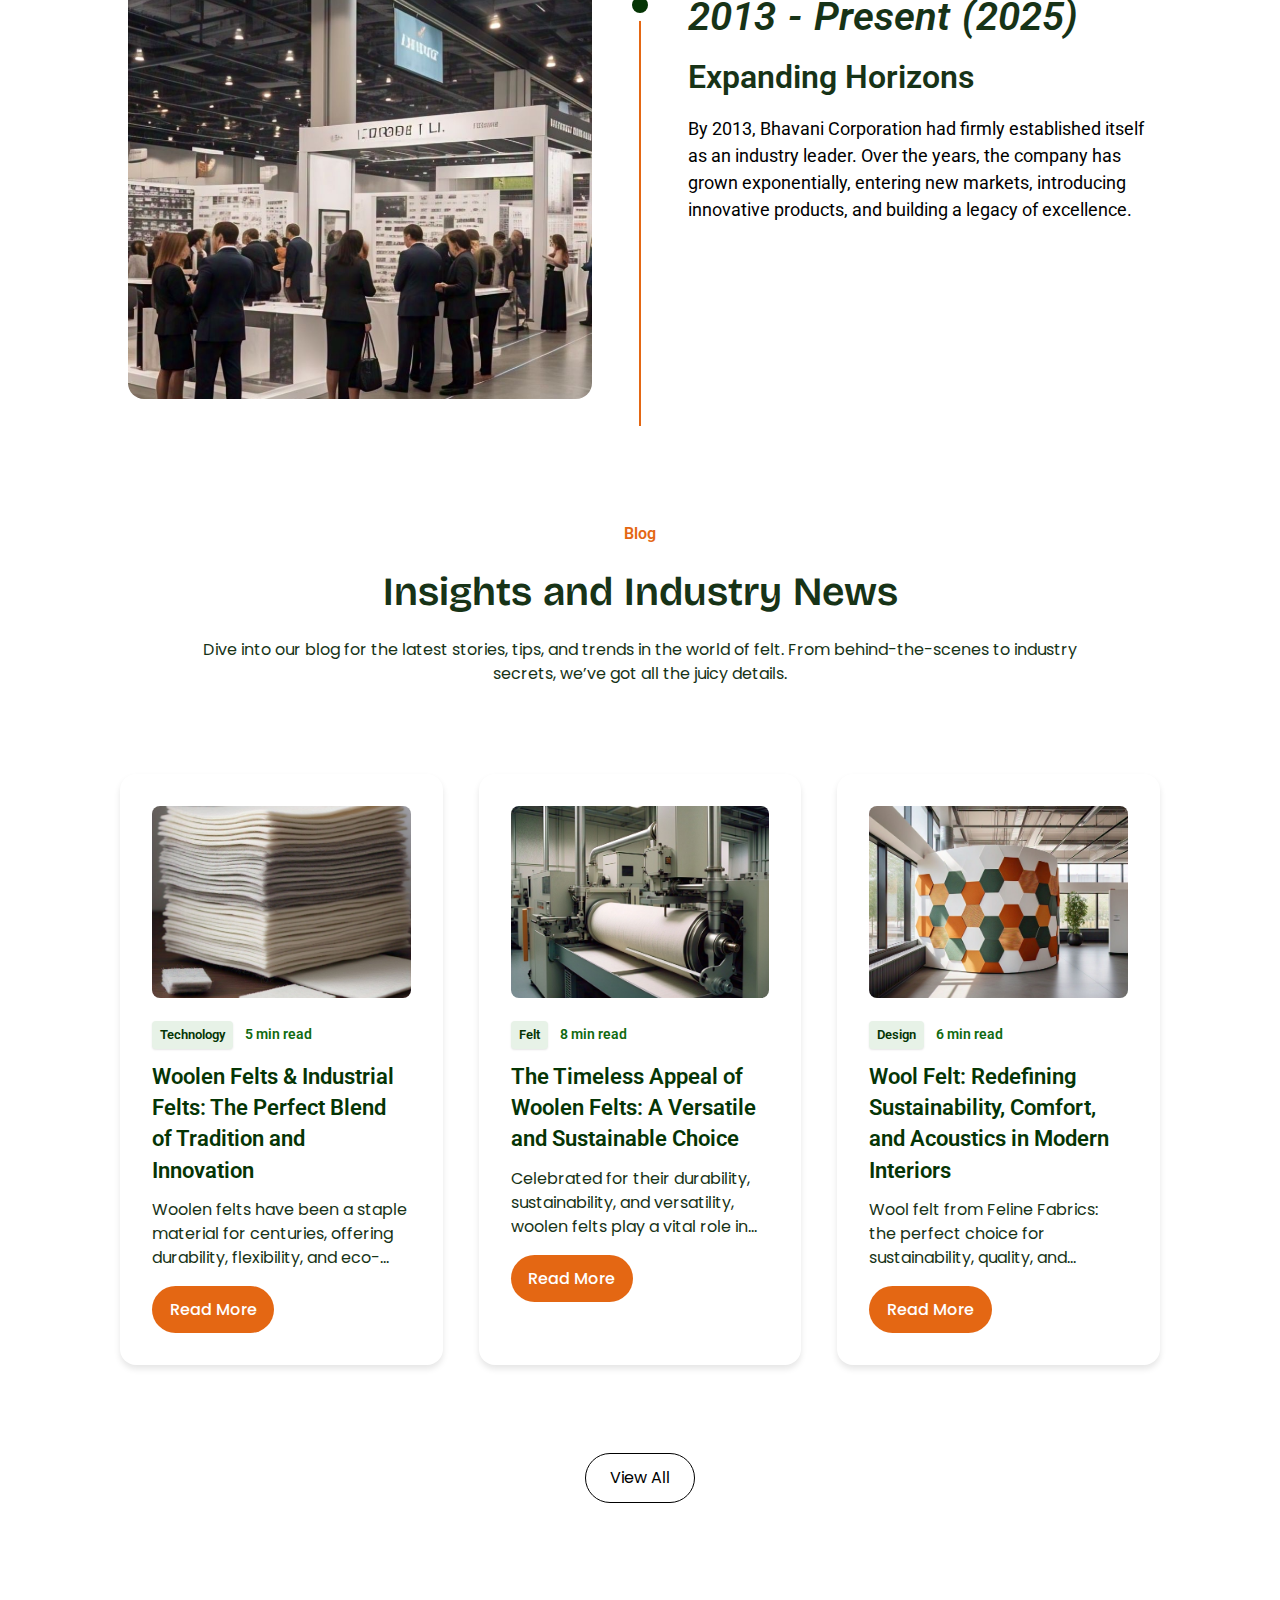
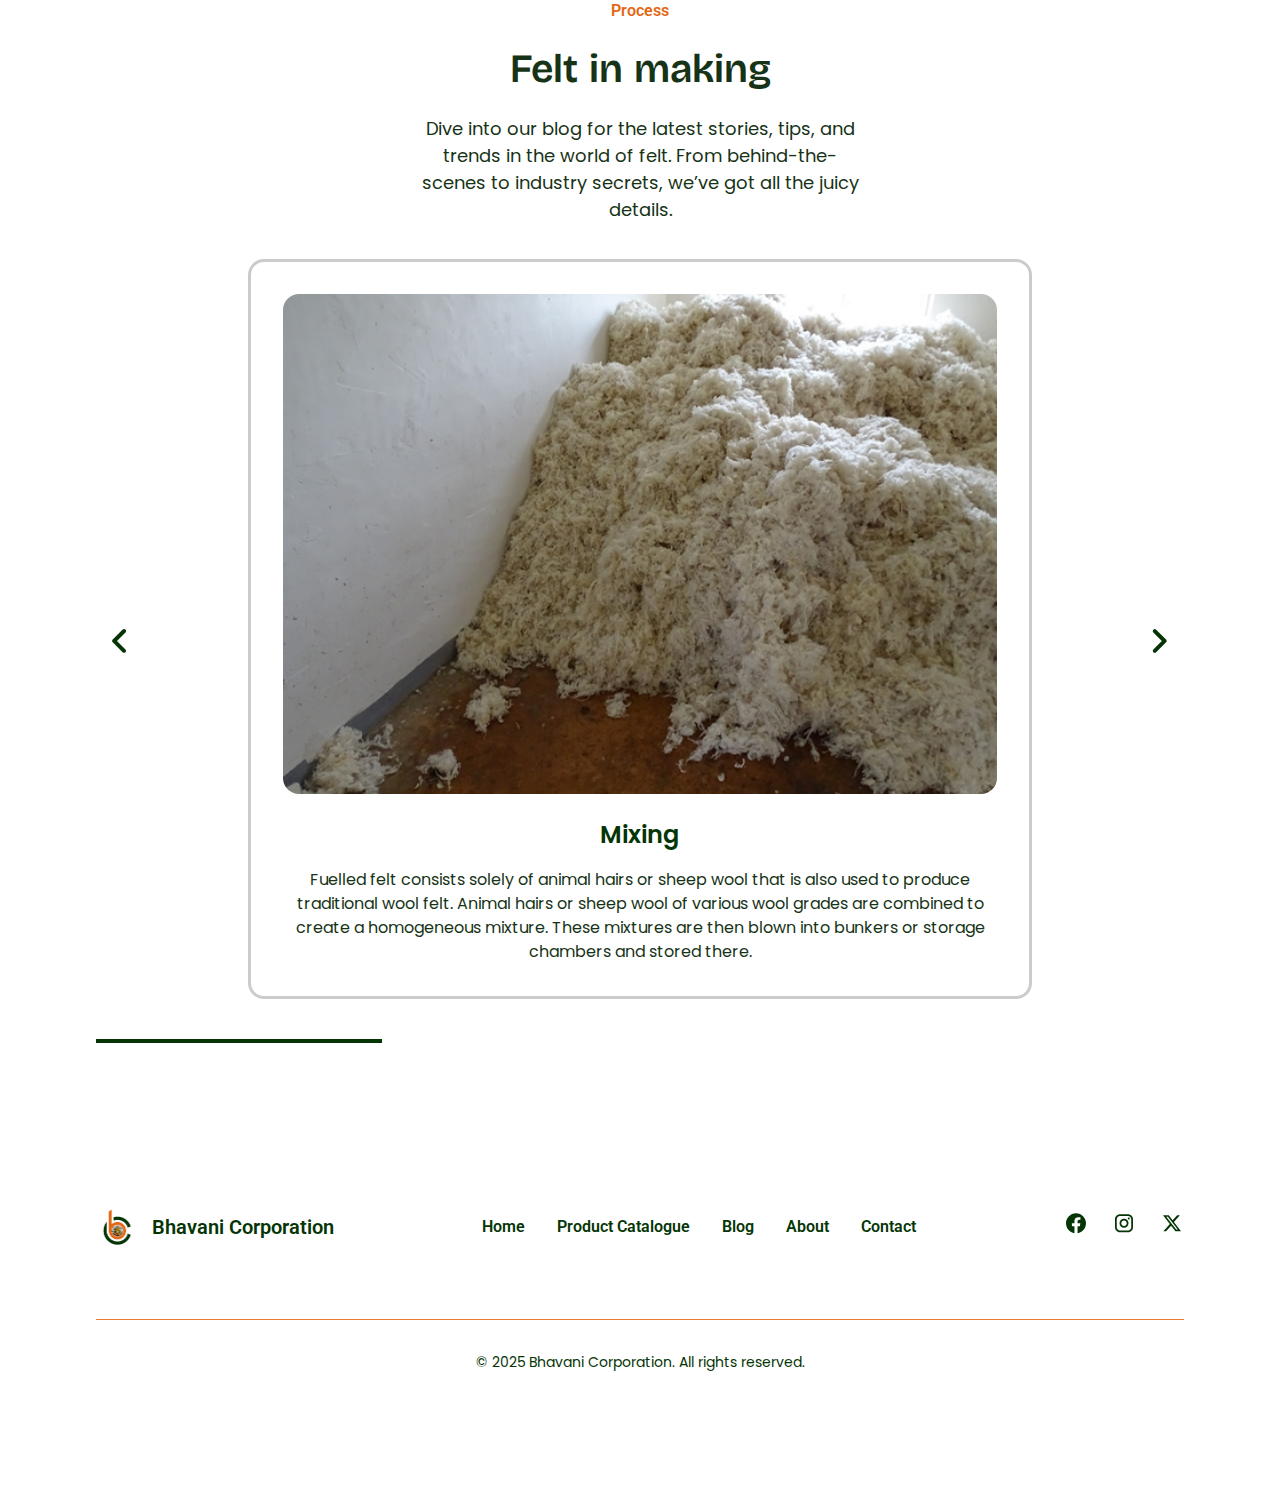
==== commit 776b733c: "Product catalogue style changes, footer socials added, & floating WhatsApp button" ====
--- a/About.html
+++ b/About.html
@@ -302,7 +302,11 @@
                     </div>
 
                     <div class="footer-social">
-                        <a href="#" class="social-link">
+                        <a
+                            href="https://www.facebook.com/share/1B2XcurKnk/"
+                            class="social-link"
+                            target="_blank"
+                        >
                             <svg
                                 xmlns="http://www.w3.org/2000/svg"
                                 width="24"
@@ -316,7 +320,11 @@
                                 />
                             </svg>
                         </a>
-                        <a href="#" class="social-link">
+                        <a
+                            href="https://www.instagram.com/bhavnifelt?igsh=MWcxcW95amU2dTFtZQ=="
+                            class="social-link"
+                            target="_blank"
+                        >
                             <svg
                                 xmlns="http://www.w3.org/2000/svg"
                                 width="24"
@@ -327,12 +335,16 @@
                                 <path
                                     fill-rule="evenodd"
                                     clip-rule="evenodd"
-                                    d="M4.5 3.24268C3.67157 3.24268 3 3.91425 3 4.74268V19.7427C3 20.5711 3.67157 21.2427 4.5 21.2427H19.5C20.3284 21.2427 21 20.5711 21 19.7427V4.74268C21 3.91425 20.3284 3.24268 19.5 3.24268H4.5ZM8.52076 7.2454C8.52639 8.20165 7.81061 8.79087 6.96123 8.78665C6.16107 8.78243 5.46357 8.1454 5.46779 7.24681C5.47201 6.40165 6.13998 5.72243 7.00764 5.74212C7.88795 5.76181 8.52639 6.40728 8.52076 7.2454ZM12.2797 10.0044H9.75971H9.7583V18.5643H12.4217V18.3646C12.4217 17.9847 12.4214 17.6047 12.4211 17.2246C12.4203 16.2108 12.4194 15.1959 12.4246 14.1824C12.426 13.9363 12.4372 13.6804 12.5005 13.4455C12.7381 12.568 13.5271 12.0013 14.4074 12.1406C14.9727 12.2291 15.3467 12.5568 15.5042 13.0898C15.6013 13.423 15.6449 13.7816 15.6491 14.129C15.6605 15.1766 15.6589 16.2242 15.6573 17.2719C15.6567 17.6417 15.6561 18.0117 15.6561 18.3815V18.5629H18.328V18.3576C18.328 17.9056 18.3278 17.4537 18.3275 17.0018C18.327 15.8723 18.3264 14.7428 18.3294 13.6129C18.3308 13.1024 18.276 12.599 18.1508 12.1054C17.9638 11.3713 17.5771 10.7638 16.9485 10.3251C16.5027 10.0129 16.0133 9.81178 15.4663 9.78928C15.404 9.78669 15.3412 9.7833 15.2781 9.77989C14.9984 9.76477 14.7141 9.74941 14.4467 9.80334C13.6817 9.95662 13.0096 10.3068 12.5019 10.9241C12.4429 10.9949 12.3852 11.0668 12.2991 11.1741L12.2797 11.1984V10.0044ZM5.68164 18.5671H8.33242V10.01H5.68164V18.5671Z"
+                                    d="M16 3.24219H8C5.23858 3.24219 3 5.48077 3 8.24219V16.2422C3 19.0036 5.23858 21.2422 8 21.2422H16C18.7614 21.2422 21 19.0036 21 16.2422V8.24219C21 5.48077 18.7614 3.24219 16 3.24219ZM19.25 16.2422C19.2445 18.0348 17.7926 19.4867 16 19.4922H8C6.20735 19.4867 4.75549 18.0348 4.75 16.2422V8.24219C4.75549 6.44954 6.20735 4.99768 8 4.99219H16C17.7926 4.99768 19.2445 6.44954 19.25 8.24219V16.2422ZM16.75 8.49219C17.3023 8.49219 17.75 8.04447 17.75 7.49219C17.75 6.93991 17.3023 6.49219 16.75 6.49219C16.1977 6.49219 15.75 6.93991 15.75 7.49219C15.75 8.04447 16.1977 8.49219 16.75 8.49219ZM12 7.74219C9.51472 7.74219 7.5 9.75691 7.5 12.2422C7.5 14.7275 9.51472 16.7422 12 16.7422C14.4853 16.7422 16.5 14.7275 16.5 12.2422C16.5027 11.0479 16.0294 9.90176 15.1849 9.05727C14.3404 8.21278 13.1943 7.73953 12 7.74219ZM9.25 12.2422C9.25 13.761 10.4812 14.9922 12 14.9922C13.5188 14.9922 14.75 13.761 14.75 12.2422C14.75 10.7234 13.5188 9.49219 12 9.49219C10.4812 9.49219 9.25 10.7234 9.25 12.2422Z"
                                     fill="#053505"
                                 />
                             </svg>
                         </a>
-                        <a href="#" class="social-link">
+                        <a
+                            href="https://x.com/BhavaniFelt"
+                            class="social-link"
+                            target="_blank"
+                        >
                             <svg
                                 xmlns="http://www.w3.org/2000/svg"
                                 width="24"
@@ -346,20 +358,6 @@
                                 />
                             </svg>
                         </a>
-                        <a href="#" class="social-link">
-                            <svg
-                                xmlns="http://www.w3.org/2000/svg"
-                                width="24"
-                                height="24"
-                                viewBox="0 0 24 24"
-                                fill="none"
-                            >
-                                <path
-                                    d="M21.5928 7.20301C21.4789 6.78041 21.2563 6.39501 20.9472 6.08518C20.6381 5.77534 20.2532 5.55187 19.8308 5.43701C18.2648 5.00701 11.9998 5.00001 11.9998 5.00001C11.9998 5.00001 5.73584 4.99301 4.16884 5.40401C3.74677 5.52415 3.36266 5.75078 3.05341 6.06214C2.74415 6.3735 2.52013 6.75913 2.40284 7.18201C1.98984 8.74801 1.98584 11.996 1.98584 11.996C1.98584 11.996 1.98184 15.26 2.39184 16.81C2.62184 17.667 3.29684 18.344 4.15484 18.575C5.73684 19.005 11.9848 19.012 11.9848 19.012C11.9848 19.012 18.2498 19.019 19.8158 18.609C20.2383 18.4943 20.6236 18.2714 20.9335 17.9622C21.2434 17.653 21.4672 17.2682 21.5828 16.846C21.9968 15.281 21.9998 12.034 21.9998 12.034C21.9998 12.034 22.0198 8.76901 21.5928 7.20301ZM9.99584 15.005L10.0008 9.00501L15.2078 12.01L9.99584 15.005Z"
-                                    fill="#053505"
-                                />
-                            </svg>
-                        </a>
                     </div>
                 </div>
 
--- a/style.css
+++ b/style.css
@@ -2676,13 +2676,15 @@
     /* PRODUCT CATALOGUE CARDS MOBILE */
 
     .cat-grid-container {
-        grid-template-columns: repeat(2, 1fr);
+        grid-template-columns: repeat(1, 1fr);
         gap: 16px; /* Reduce the gap to better suit smaller screens */
         max-width: 100%; /* Allow the grid to use the full width of the viewport */
+        padding: 0 1rem;
     }
     .product-card {
-        padding: 0.5rem;
+        padding: 1rem;
         height: auto;
+        min-height: 225px;
     }
 
     .image-container {
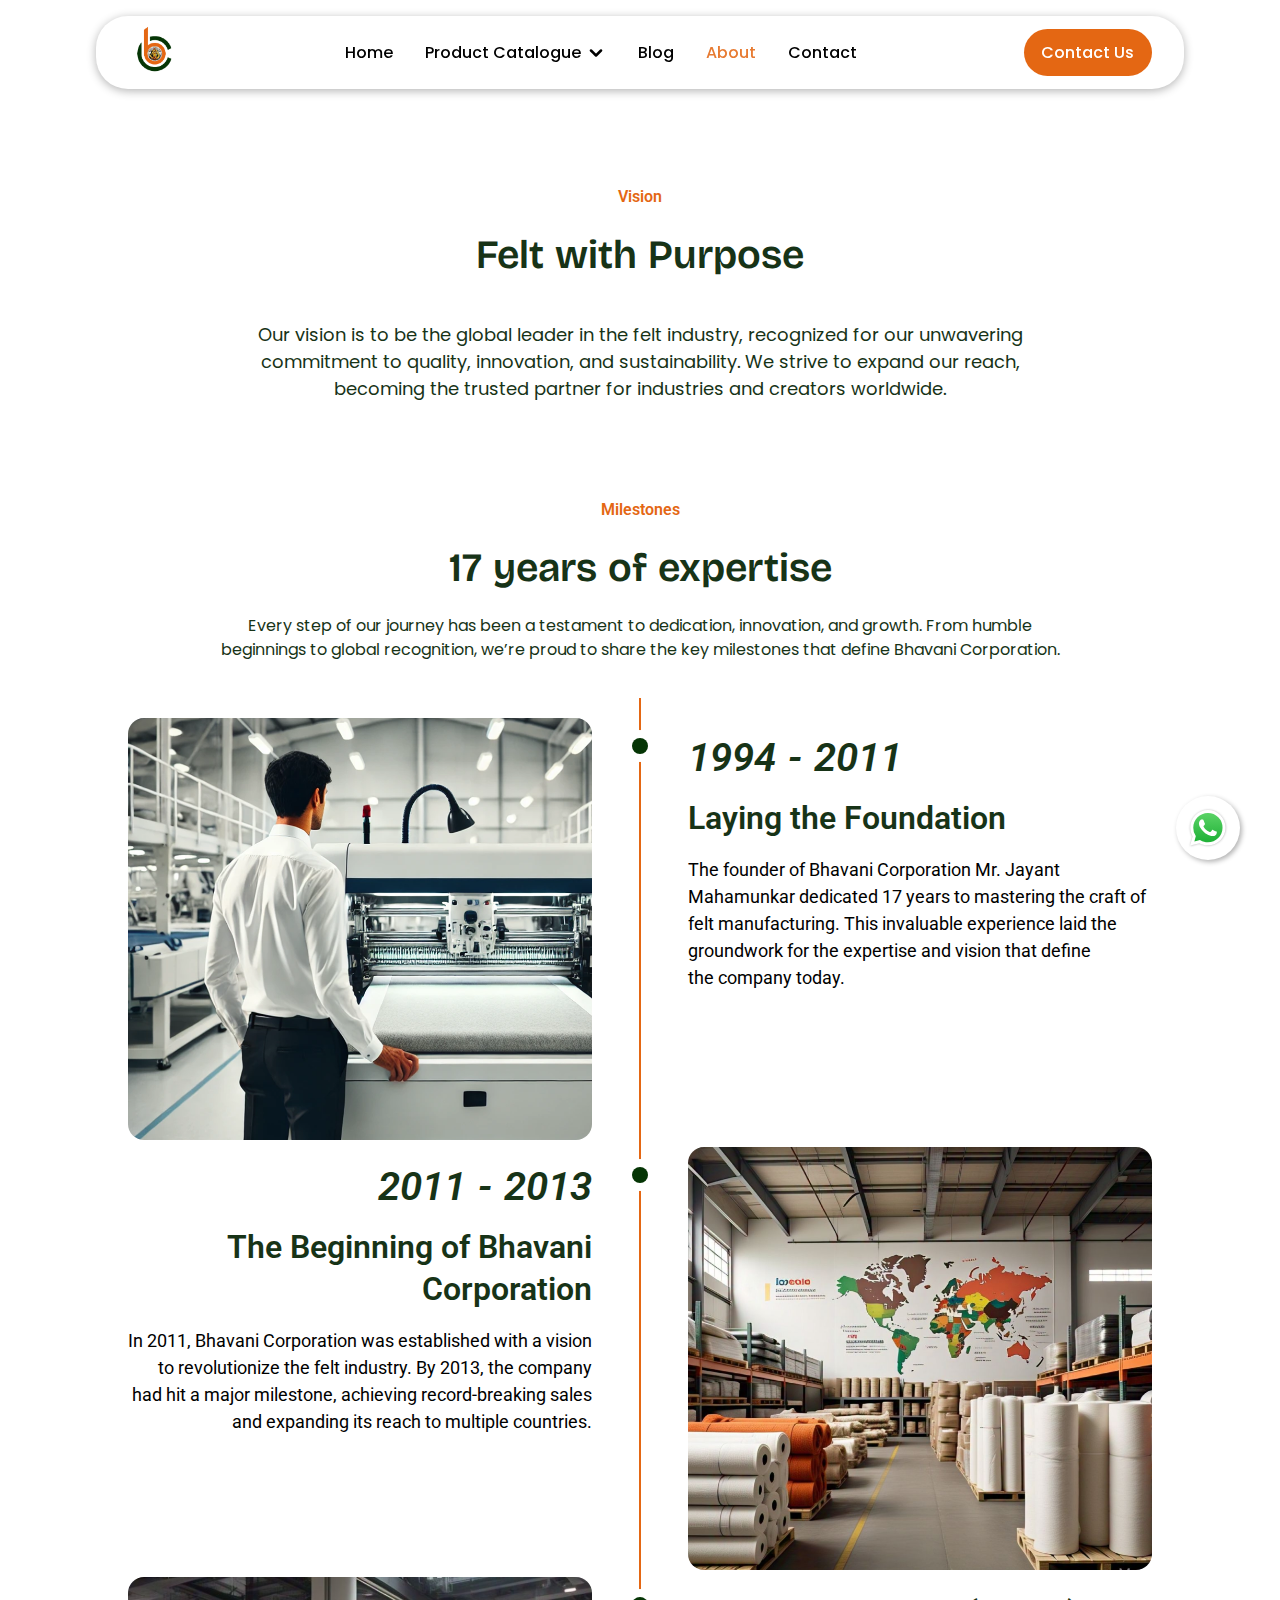
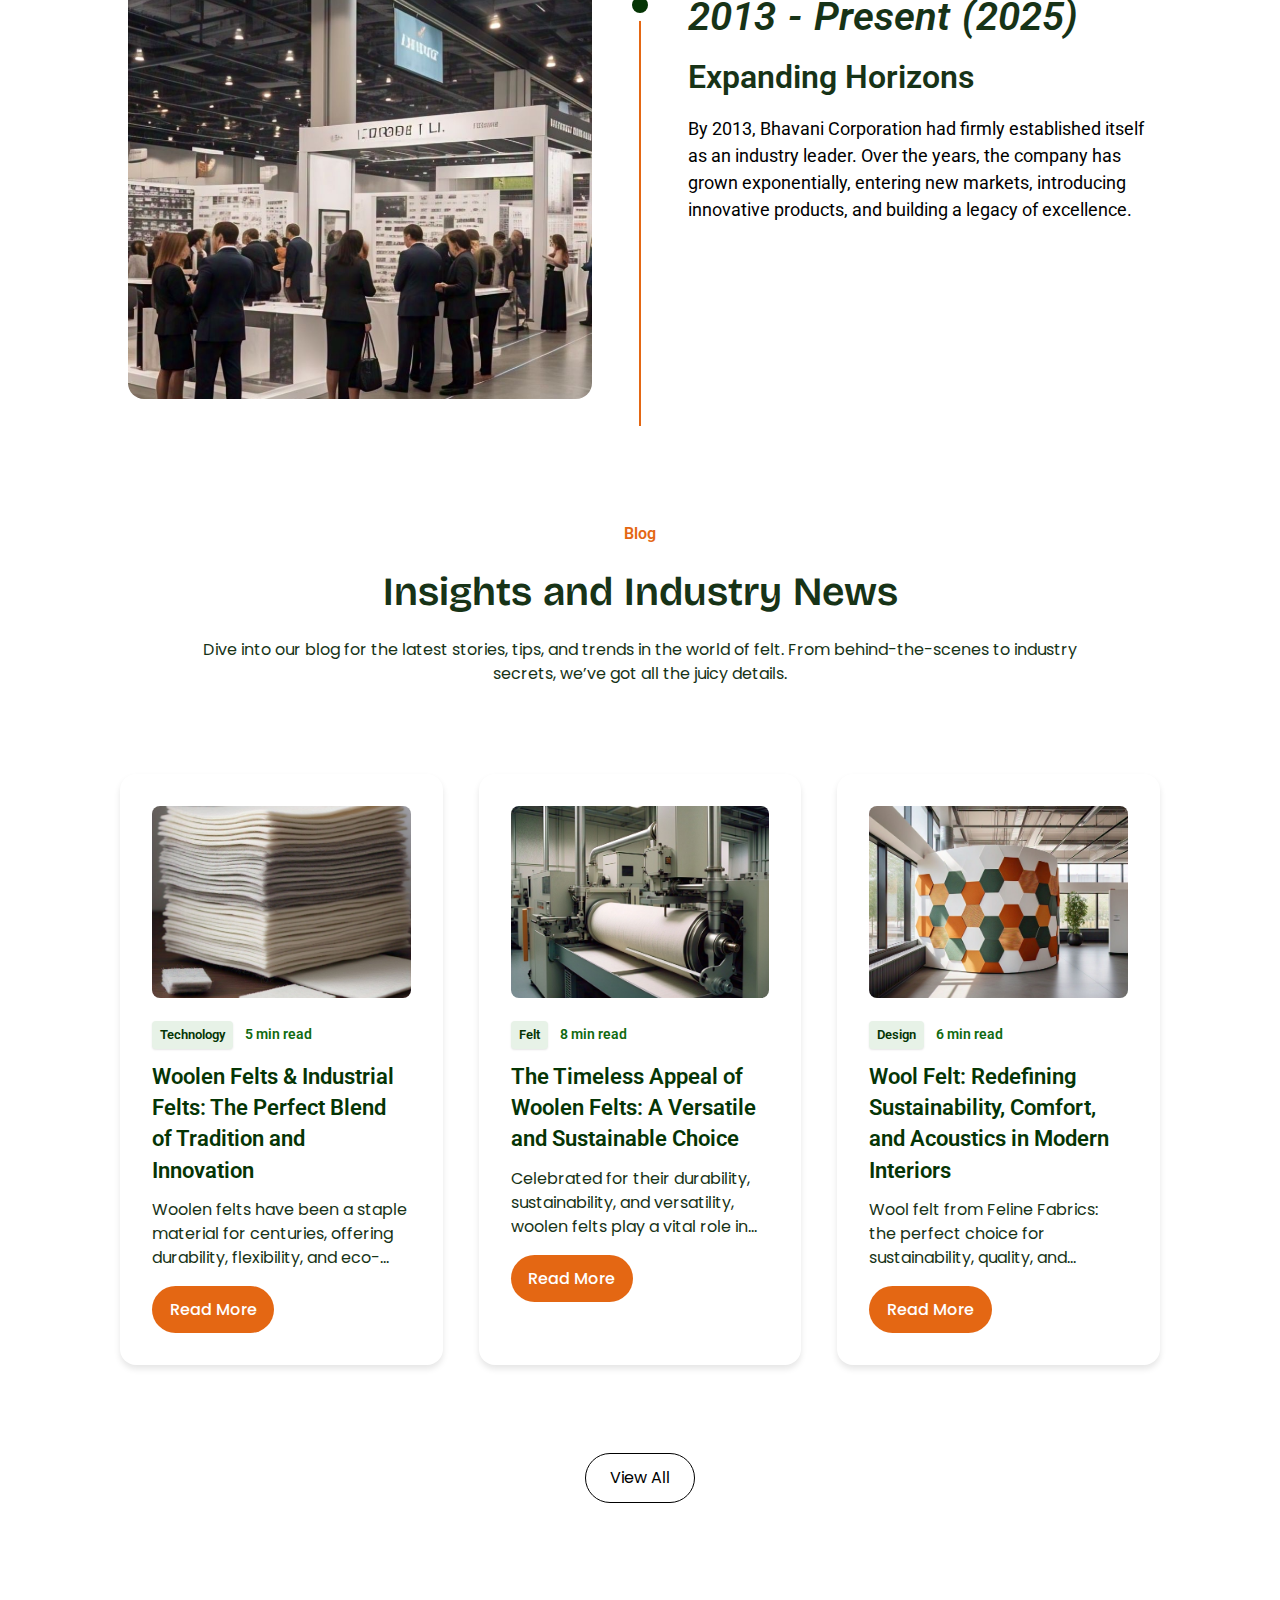
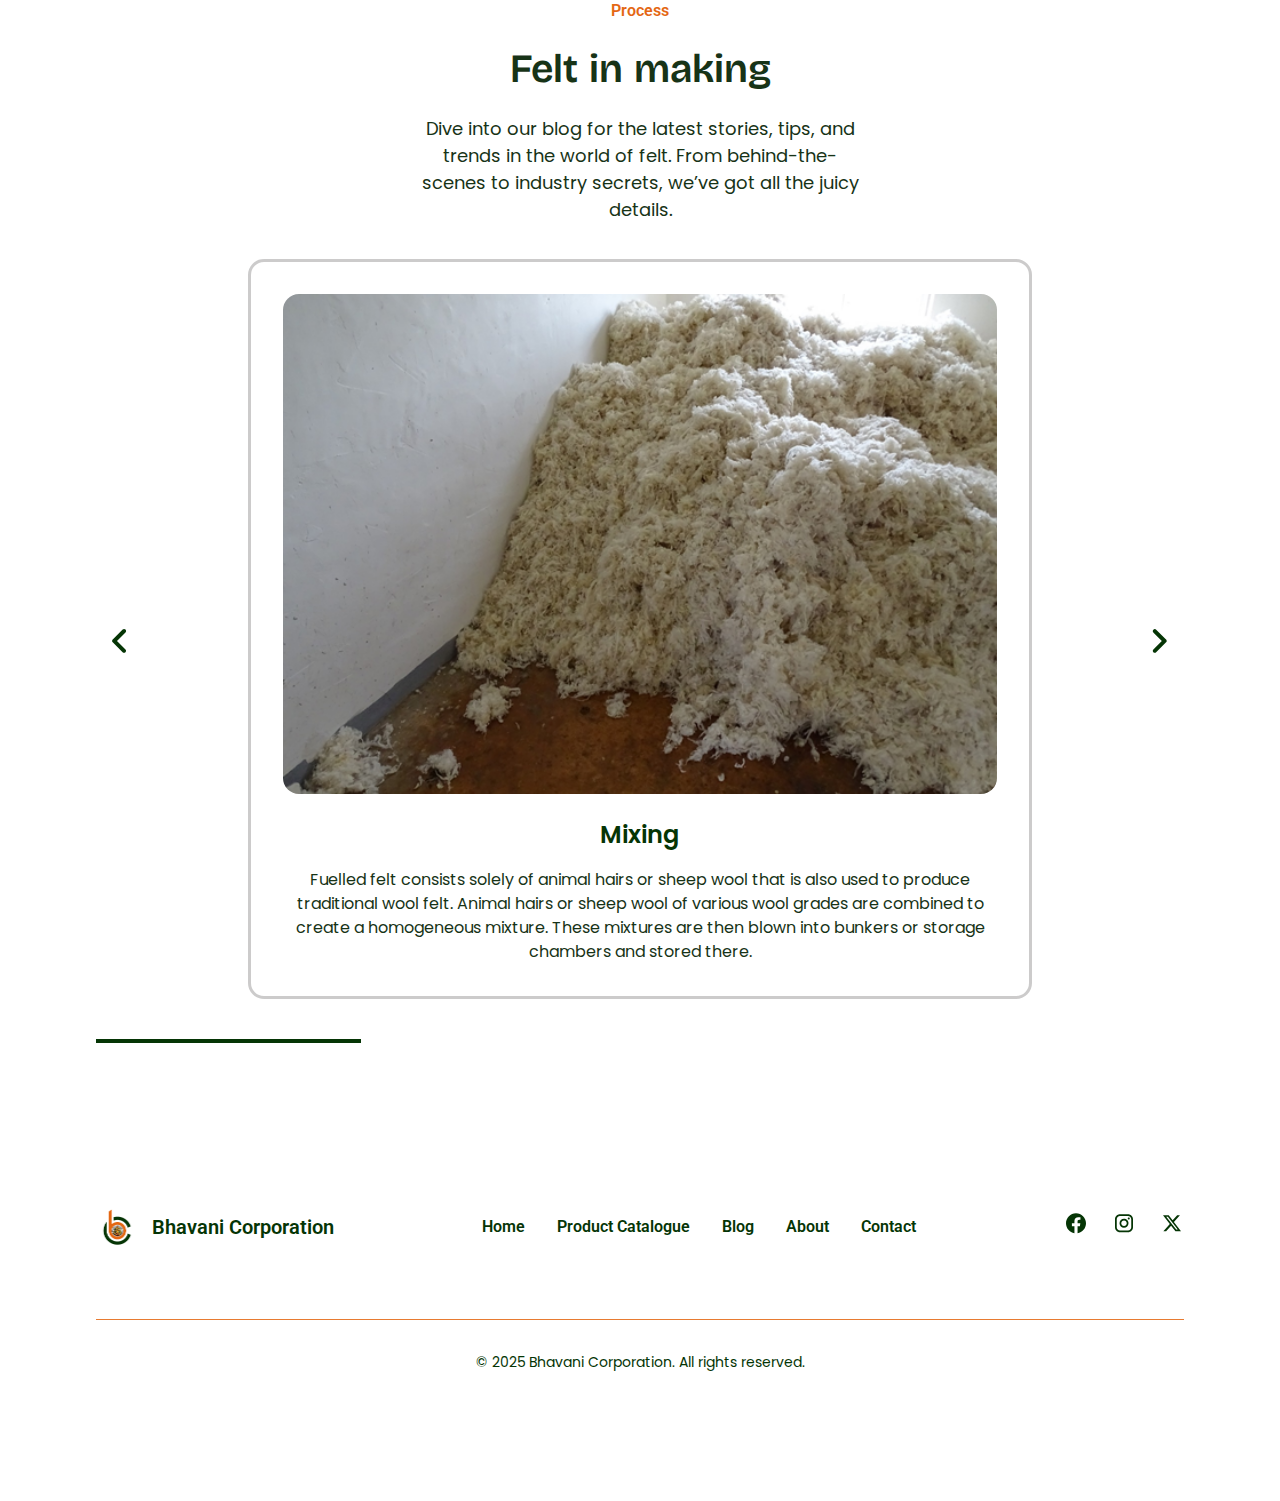
==== commit 5ebf8034: "Release v2" ====
--- a/About.html
+++ b/About.html
@@ -20,7 +20,7 @@
             ----------->
             <nav class="navbar">
                 <div class="logo">
-                    <a href="./HomePage.html">
+                    <a href="./index.html">
                         <img
                             src="./assets/Bhavani Corporation.png"
                             alt="Logo"
@@ -29,7 +29,7 @@
                 </div>
 
                 <div class="nav-items font-primary">
-                    <a href="./HomePage.html" class="nav-link">Home</a>
+                    <a href="./index.html" class="nav-link">Home</a>
                     <div class="dropdown">
                         <a href="./ProductCatalogue.html" class="nav-link">
                             Product Catalogue
@@ -125,11 +125,12 @@
                                     Laying the Foundation
                                 </h3>
                                 <p>
-                                    The founder of Bhavani Corporation dedicated
-                                    17 years to mastering the craft of felt
-                                    manufacturing. This invaluable experience
-                                    laid the groundwork for the expertise and
-                                    vision that define the company today.
+                                    The founder of Bhavani Corporation Mr.
+                                    Jayant Mahamunkar dedicated 17 years to
+                                    mastering the craft of felt manufacturing.
+                                    This invaluable experience laid the
+                                    groundwork for the expertise and vision that
+                                    define the company today.
                                 </p>
                             </div>
                             <div class="timeline-img">
@@ -290,7 +291,7 @@
                     </div>
 
                     <div class="footer-links">
-                        <a href="./HomePage.html" class="footer-link">Home</a>
+                        <a href="./index.html" class="footer-link">Home</a>
                         <a href="./ProductCatalogue.html" class="footer-link"
                             >Product Catalogue</a
                         >
--- a/style.css
+++ b/style.css
@@ -2311,7 +2311,7 @@
     }
 
     .app-card-image {
-        min-height: 140px;
+        min-height: 100px;
         border-radius: 8px;
         margin-bottom: 1px;
     }
@@ -2540,6 +2540,10 @@
     }
     .stat-item {
         text-align: left;
+    }
+
+    .app-card-image {
+        max-height: 200px;
     }
 
     /*CERTIFICATION SECTION MOBILE*/
@@ -3007,6 +3011,12 @@
 
 @media (max-width: 375px) {
     .dropdown-menu.active {
-        padding: 0;
-    }
-}
+        padding: 10px;
+    }
+}
+
+@media (max-width: 320px) {
+    .dropdown-menu {
+        min-width: 260px;
+    }
+}
